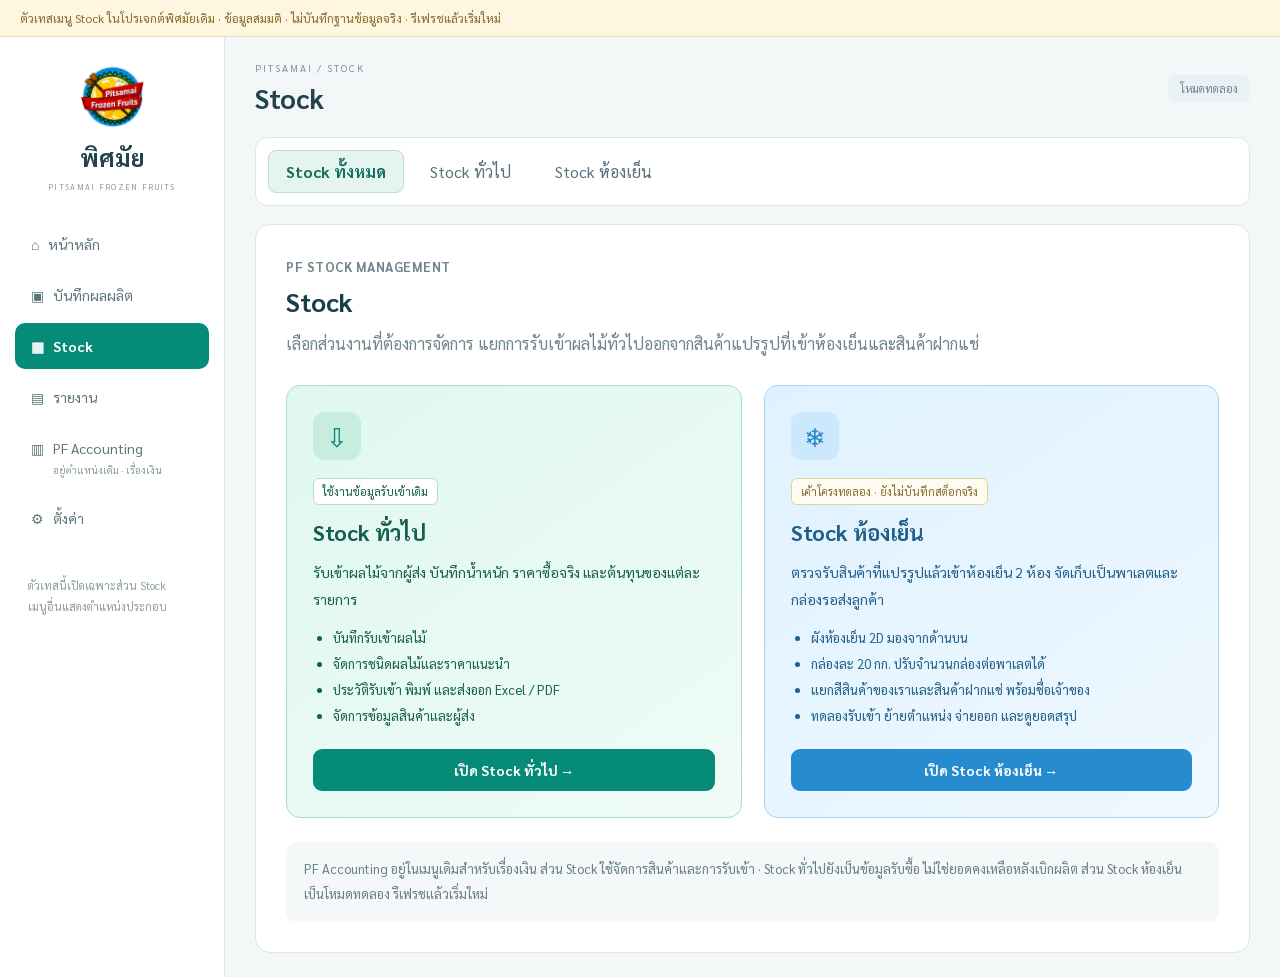
==== stock-test.html @ 8ff1a162 "Add files via upload" ====
<!doctype html><html lang="th"><head><meta charset="utf-8"><meta name="viewport" content="width=device-width,initial-scale=1"><title>พิศมัย · ตัวเทส Stock สองส่วน</title><link rel="stylesheet" href="styles.css"><link rel="stylesheet" href="stock.css?v=stock-colors"><link rel="stylesheet" href="stock-test.css"></head><body><div class="st-banner">ตัวเทสเมนู Stock ในโปรเจกต์พิศมัยเดิม · ข้อมูลสมมติ · ไม่บันทึกฐานข้อมูลจริง · รีเฟรชแล้วเริ่มใหม่</div><div class="st-shell"><aside class="st-sidebar"><div class="st-brand"><img src="assets/pitsamai-logo.png" alt=""><strong>พิศมัย</strong><small>PITSAMAI FROZEN FRUITS</small></div><div class="st-item">⌂ &nbsp; หน้าหลัก</div><div class="st-item">▣ &nbsp; บันทึกผลผลิต</div><button class="st-item st-active" data-route="stock" type="button">▦ &nbsp; Stock</button><div class="st-item">▤ &nbsp; รายงาน</div><div class="st-item">▥ &nbsp; PF Accounting<small>อยู่ตำแหน่งเดิม · เรื่องเงิน</small></div><div class="st-item">⚙ &nbsp; ตั้งค่า</div><p class="st-sidebar-note">ตัวเทสนี้เปิดเฉพาะส่วน Stock<br>เมนูอื่นแสดงตำแหน่งประกอบ</p></aside><main class="st-main"><header class="st-header"><div><p>PITSAMAI / STOCK</p><h1 id="st-title">Stock</h1></div><span>โหมดทดลอง</span></header><div id="st-content"></div></main></div><script src="stock-test.js"></script></body></html>
---- styles.css ----
:root {
  --bg: #eef2f6;
  --surface: #ffffff;
  --surface-soft: #f7fafc;
  --line: #d7dee8;
  --text: #1f2937;
  --muted: #667085;
  --primary: #0f766e;
  --primary-dark: #115e59;
  --danger: #b42318;
  --danger-soft: #fef3f2;
  --warning: #a15c07;
  --warning-soft: #fffaeb;
  --success: #067647;
  --success-soft: #ecfdf3;
  --shadow: 0 16px 40px rgba(16, 24, 40, 0.08);
}

/* Inbound fruit purchasing */
.inbound-page-head{display:flex;align-items:flex-start;justify-content:space-between;gap:20px;margin-bottom:16px}.inbound-page-head h2{margin:3px 0 4px;font-size:26px}.inbound-page-head p{margin:0;color:var(--muted)}.inbound-head-actions{display:flex;gap:10px;flex-wrap:wrap}.inbound-head-actions .is-active{color:#fff;background:var(--primary);border-color:var(--primary)}.inbound-head-actions button:disabled{opacity:.45}.inbound-loading{padding:42px;text-align:center;color:var(--muted)}.inbound-alert{margin-bottom:14px;padding:12px 14px;border:1px solid #a6f4c5;border-radius:8px;color:var(--success);background:var(--success-soft)}.inbound-alert.is-error{color:var(--danger);border-color:#fecdca;background:var(--danger-soft)}
.inbound-entry-card{max-width:920px;padding:20px}.inbound-entry-form{display:grid;grid-template-columns:repeat(2,minmax(0,1fr));gap:15px 20px}.inbound-entry-form .field{margin:0}.inbound-entry-form .field>span,.inbound-inline-form .field>span,.inbound-price-panel .field>span{display:block;margin-bottom:6px;font-weight:700}.inbound-entry-form input,.inbound-entry-form select,.inbound-entry-form textarea,.inbound-management-grid input,.inbound-management-grid select,.inbound-management-grid textarea,.inbound-filters input,.inbound-filters select{width:100%;border:1px solid var(--line);border-radius:7px;background:#fff;color:var(--text)}.inbound-entry-form input,.inbound-entry-form select,.inbound-management-grid input,.inbound-management-grid select,.inbound-filters input,.inbound-filters select{height:42px;padding:0 11px}.inbound-entry-form textarea,.inbound-management-grid textarea{padding:10px 11px;resize:vertical}.inbound-price-hint{grid-column:1/-1;padding:10px 12px;border:1px solid #b2ddff;border-radius:7px;color:#175cd3;background:#eff8ff}.inbound-price-input{display:flex;align-items:center;gap:8px}.inbound-price-input input{flex:1}.inbound-price-input b{padding:7px 9px;border-radius:5px;color:var(--primary);background:#e7f6f3;font-size:12px;white-space:nowrap}.inbound-total{grid-column:1/-1;display:grid;grid-template-columns:auto 1fr auto;align-items:center;gap:8px;padding:14px 16px;border:1px solid #abefc6;border-radius:8px;background:#ecfdf3}.inbound-total>span{font-weight:700}.inbound-total>strong{text-align:right;color:#067647;font-size:30px}.inbound-total>small{grid-column:1/-1;text-align:right;color:#475467}.inbound-note{grid-column:1/-1}.inbound-entry-actions{grid-column:1/-1;display:flex;justify-content:flex-end;gap:10px;padding-top:4px}.inbound-empty-callout{margin-top:14px;padding:12px;color:var(--warning);background:var(--warning-soft);border-radius:7px}
.inbound-modal-backdrop{position:fixed;inset:0;z-index:1000;display:grid;place-items:center;padding:20px;background:rgba(16,24,40,.5)}.inbound-confirm{position:relative;width:min(460px,100%);padding:22px;border-radius:10px;background:#fff;box-shadow:0 24px 70px rgba(0,0,0,.24)}.inbound-confirm h3{margin:0 0 4px;font-size:22px}.inbound-confirm>p{margin:0 0 16px;color:var(--muted)}.inbound-modal-close{position:absolute;top:12px;right:12px;border:0;background:transparent;font-size:25px;cursor:pointer}.inbound-confirm dl{margin:0;border:1px solid var(--line);border-radius:8px;overflow:hidden}.inbound-confirm dl div{display:flex;justify-content:space-between;gap:16px;padding:10px 12px;border-bottom:1px solid var(--line)}.inbound-confirm dl div:last-child{border-bottom:0}.inbound-confirm dt{color:var(--muted)}.inbound-confirm dd{margin:0;font-weight:700}.inbound-confirm .is-total{color:var(--success);background:var(--success-soft);font-size:18px}.inbound-lock-note{margin:14px 0;padding:11px 12px;border:1px solid #fedf89;border-radius:7px;color:#93370d;background:#fffaeb}.inbound-confirm-actions{display:flex;justify-content:flex-end;gap:10px}
.inbound-management-grid{display:grid;grid-template-columns:minmax(0,1.55fr) minmax(300px,.8fr);gap:16px}.inbound-management-grid>.panel{padding:18px}.inbound-management-grid h3{margin:0 0 12px}.inbound-inline-form{display:grid;grid-template-columns:1fr auto;align-items:end;gap:10px;padding-bottom:18px;border-bottom:1px solid var(--line)}.inbound-inline-form .field{margin:0}.inbound-fruit-list{display:grid;gap:8px;margin-top:18px}.inbound-fruit-list>h3{margin-bottom:4px}.inbound-fruit-list article{display:grid;grid-template-columns:minmax(130px,1.2fr) minmax(130px,.8fr) minmax(130px,1fr) auto;align-items:center;gap:12px;padding:12px;border:1px solid var(--line);border-radius:7px}.inbound-fruit-list article>div{display:flex;align-items:center;gap:8px}.inbound-fruit-list article small{color:var(--muted)}.inbound-price-panel>p{color:var(--muted)}.inbound-price-panel form{display:grid;gap:13px}.inbound-price-panel .field{margin:0}
.inbound-metrics{display:grid;grid-template-columns:repeat(3,minmax(0,1fr));gap:12px;margin-bottom:14px}.inbound-metrics>div{display:grid;grid-template-columns:1fr auto;gap:3px 8px;padding:15px 17px;border:1px solid var(--line);border-radius:8px;background:#fff}.inbound-metrics span{color:var(--muted)}.inbound-metrics strong{grid-column:1;font-size:25px}.inbound-metrics small{grid-column:2;grid-row:2;align-self:end}.inbound-history-panel{padding:0;overflow:hidden}.inbound-filters{display:grid;grid-template-columns:repeat(4,minmax(120px,1fr)) minmax(180px,1.5fr) auto auto;align-items:end;gap:10px;padding:14px}.inbound-filters label{min-width:0}.inbound-filters label>span{display:block;margin-bottom:5px;color:var(--muted);font-size:12px;font-weight:700}.inbound-info-strip{padding:10px 14px;color:#175cd3;background:#eff8ff;border-top:1px solid #b2ddff;border-bottom:1px solid #b2ddff}.inbound-table{width:100%;border-collapse:collapse;min-width:1020px}.inbound-table th,.inbound-table td{padding:10px 11px;border-bottom:1px solid var(--line);text-align:left;vertical-align:middle}.inbound-table thead th{color:#475467;background:#f8fafc;font-size:12px}.inbound-table .number-cell{text-align:right;font-variant-numeric:tabular-nums}.inbound-table .is-price{background:#fffaeb}.inbound-table tfoot th{color:#067647;background:#f0fdf4}.inbound-table tbody tr:hover td{background:#f9fafb}.inbound-table tbody tr:hover .is-price{background:#fff4d6}
@media(max-width:1050px){.inbound-management-grid{grid-template-columns:1fr}.inbound-filters{grid-template-columns:repeat(3,1fr)}.inbound-fruit-list article{grid-template-columns:1fr 1fr}.inbound-metrics{grid-template-columns:1fr 1fr 1fr}}
.inbound-selection-bar{display:flex;align-items:center;justify-content:space-between;gap:16px;padding:12px 14px;border-top:1px solid var(--line);background:#fff}.inbound-selection-bar>div:first-child{display:flex;flex-direction:column;gap:2px}.inbound-selection-bar small{color:var(--muted)}.inbound-selection-bar>div:last-child{display:flex;gap:8px}.inbound-selection-bar .btn:disabled{opacity:.45}.inbound-check-cell{width:42px!important;padding-left:14px!important;padding-right:6px!important;text-align:center!important}.inbound-check-cell input{width:17px;height:17px;accent-color:var(--primary);cursor:pointer}.inbound-table tbody tr.is-selected td{background:#ecfdf3}.inbound-table tbody tr.is-selected .is-price{background:#dcfae6}
@media(max-width:720px){.inbound-page-head{flex-direction:column}.inbound-head-actions{width:100%}.inbound-head-actions .btn{flex:1}.inbound-entry-form{grid-template-columns:1fr}.inbound-price-hint,.inbound-total,.inbound-note,.inbound-entry-actions{grid-column:1}.inbound-metrics{grid-template-columns:1fr}.inbound-filters{grid-template-columns:1fr 1fr}.inbound-filters .is-search{grid-column:1/-1}.inbound-fruit-list article{grid-template-columns:1fr}.inbound-inline-form{grid-template-columns:1fr}.inbound-entry-card{padding:14px}.inbound-selection-bar{align-items:stretch;flex-direction:column}.inbound-selection-bar>div:last-child{display:grid;grid-template-columns:repeat(3,1fr)}}

/* Production save queue */
.production-queue-open-button {
  display: inline-flex;
  align-items: center;
  gap: 8px;
}

.production-queue-count {
  display: inline-grid;
  place-items: center;
  min-width: 22px;
  height: 22px;
  padding: 0 6px;
  border-radius: 11px;
  color: #ffffff;
  background: var(--primary);
  font-size: 12px;
  font-weight: 700;
}

.production-queue-count[hidden] {
  display: none;
}

.production-queue-page {
  display: grid;
  gap: 16px;
  min-width: 0;
}

.production-queue-header {
  display: flex;
  align-items: flex-start;
  justify-content: space-between;
  gap: 20px;
}

.production-queue-header h2 {
  margin: 5px 0 4px;
}

.production-queue-header p {
  margin: 0;
  color: var(--muted);
}

.production-queue-breadcrumb {
  color: #667085;
  font-size: 13px;
}

.production-queue-breadcrumb b {
  margin: 0 5px;
  color: #98a2b3;
}

.production-queue-header-actions {
  display: flex;
  align-items: center;
  gap: 12px;
}

.production-queue-online {
  display: inline-flex;
  align-items: center;
  gap: 8px;
  color: #087443;
  white-space: nowrap;
}

.production-queue-online i {
  width: 8px;
  height: 8px;
  border-radius: 50%;
  background: #22a866;
  box-shadow: 0 0 0 4px #dcfce7;
}

.production-queue-metrics {
  display: grid;
  grid-template-columns: repeat(4, minmax(0, 1fr));
  border: 1px solid var(--line);
  border-radius: 7px;
  background: #ffffff;
  overflow: hidden;
}

.production-queue-metrics > div {
  display: grid;
  grid-template-columns: minmax(0, 1fr) auto;
  gap: 2px 10px;
  min-width: 0;
  padding: 14px 16px;
  border-right: 1px solid var(--line);
}

.production-queue-metrics > div:last-child {
  border-right: 0;
}

.production-queue-metrics span,
.production-queue-metrics small {
  overflow: hidden;
  color: #667085;
  text-overflow: ellipsis;
  white-space: nowrap;
}

.production-queue-metrics strong {
  grid-column: 2;
  grid-row: 1 / 3;
  align-self: center;
  color: #101828;
  font-size: 24px;
}

.production-queue-panel {
  padding: 0;
  overflow: hidden;
}

.production-fruit-creator {
  display: grid;
  grid-template-columns: minmax(220px, .7fr) minmax(0, 2fr);
  gap: 20px;
  margin: 0 0 18px;
  padding: 20px;
  border: 1px solid #b7e4cc;
  border-radius: 18px;
  background: linear-gradient(135deg, #f0fdf4 0%, #ffffff 68%);
  box-shadow: 0 14px 34px rgba(15, 122, 61, .09);
}

.production-fruit-menu-actions {
  flex-wrap: nowrap;
  align-items: center;
  overflow-x: auto;
  padding-bottom: 2px;
}

.production-fruit-menu-actions .btn {
  flex: 0 0 auto;
  white-space: nowrap;
}

.production-fruit-creator h3,
.production-fruit-creator p {
  margin: 0;
}

.production-fruit-creator p {
  margin-top: 5px;
  color: #667085;
}

.production-fruit-creator form {
  display: grid;
  grid-template-columns: repeat(3, minmax(0, 1fr));
  gap: 12px;
}

.production-fruit-category-editor {
  display: grid;
  gap: 9px;
  grid-column: span 2;
}

.production-fruit-category-editor > span {
  font-weight: 700;
}

.production-fruit-category-editor small {
  color: #667085;
}

.production-fruit-category-row {
  display: grid;
  grid-template-columns: minmax(180px, 1fr) auto;
  gap: 8px;
  margin-bottom: 8px;
}

.production-fruit-category-row input {
  min-width: 0;
}

.production-fruit-creator-actions {
  display: flex;
  align-items: flex-end;
  gap: 8px;
}

.production-fruit-creator [hidden] {
  display: none;
}

.production-queue-toolbar {
  display: flex;
  align-items: flex-end;
  justify-content: space-between;
  gap: 14px;
  padding: 12px 14px;
  border-bottom: 1px solid var(--line);
}

.production-queue-search {
  width: min(300px, 100%);
  margin: 0;
}

.production-queue-columns,
.production-queue-row {
  display: grid;
  grid-template-columns: minmax(74px, .65fr) minmax(170px, 1.45fr) minmax(105px, .85fr) minmax(180px, 1.2fr) minmax(125px, 1fr) minmax(190px, 1.55fr) minmax(112px, 1fr);
  gap: 10px;
  align-items: center;
}

.production-queue-columns {
  min-height: 38px;
  padding: 0 14px;
  color: #667085;
  background: #f8fafc;
  border-bottom: 1px solid var(--line);
  font-size: 12px;
  font-weight: 700;
}

.production-queue-list {
  min-width: 0;
}

.production-queue-row {
  position: relative;
  min-height: 76px;
  padding: 10px 14px;
  border-bottom: 1px solid var(--line);
  background: #ffffff;
}

.production-queue-row:last-child {
  border-bottom: 0;
}

.production-queue-row.status-review,
.production-queue-row.status-failed {
  background: #fffaf3;
  box-shadow: inset 3px 0 0 #f59e0b;
}

.production-queue-cell {
  display: flex;
  flex-direction: column;
  gap: 3px;
  min-width: 0;
}

.production-queue-cell > span {
  display: none;
  color: #667085;
  font-size: 11px;
}

.production-queue-cell strong,
.production-queue-cell small {
  overflow: hidden;
  text-overflow: ellipsis;
  white-space: nowrap;
}

.production-queue-cell.queue-date small,
.production-queue-cell.queue-actor small {
  overflow: visible;
  line-height: 1.35;
  white-space: normal;
}

.production-queue-cell strong {
  color: #101828;
}

.production-queue-cell small {
  color: #667085;
  font-size: 12px;
}

.production-queue-weight-details {
  display: flex;
  flex-wrap: wrap;
  gap: 4px;
}

.production-queue-weight-chip,
.production-queue-weight-total {
  display: inline-flex;
  align-items: center;
  gap: 3px;
  width: fit-content;
  padding: 2px 7px;
  border-radius: 999px;
  color: #175cd3;
  background: #eff8ff;
  font-size: 12px;
  white-space: nowrap;
}

.production-queue-weight-chip b {
  color: #1849a9;
}

.production-queue-weight-total {
  color: #344054;
  background: #f2f4f7;
}

.production-queue-status {
  display: flex;
  align-items: center;
  gap: 7px;
  min-width: 0;
}

.production-queue-cell.queue-status > small {
  overflow: visible;
  white-space: normal;
}

.production-queue-status i {
  display: inline-grid;
  place-items: center;
  flex: 0 0 24px;
  width: 24px;
  height: 24px;
  border-radius: 50%;
  font-style: normal;
  font-weight: 700;
}

.production-queue-status.queued {
  color: #667085;
}

.production-queue-status.queued i {
  background: #f2f4f7;
}

.production-queue-status.processing {
  color: #075985;
}

.production-queue-status.processing i {
  color: transparent;
  border: 2px solid #38a3cf;
  border-right-color: transparent;
  animation: production-queue-spin .8s linear infinite;
}

.production-queue-status.succeeded {
  color: #087443;
}

.production-queue-status.succeeded i {
  color: #087443;
  background: #dcfce7;
}

.production-queue-status.review,
.production-queue-status.failed {
  color: #9a4407;
}

.production-queue-status.review i,
.production-queue-status.failed i {
  color: #9a4407;
  background: #ffedd5;
}

.production-queue-status.cancelled {
  color: #667085;
}

.production-queue-status.cancelled i {
  background: #eaecf0;
}

.production-queue-row-actions {
  display: flex;
  flex-wrap: wrap;
  gap: 5px;
}

.production-queue-row-actions .btn {
  min-width: 0;
}

.production-queue-row-actions .production-queue-confirm-save {
  color: #ffffff;
  background: #087443;
  border-color: #087443;
}

.production-queue-locked {
  color: #98a2b3;
  font-size: 12px;
}

.production-queue-pagination {
  display: grid;
  grid-template-columns: 1fr auto 1fr;
  align-items: center;
  gap: 12px;
  padding: 11px 14px;
  border-top: 1px solid var(--line);
  color: #667085;
  font-size: 12px;
}

.production-queue-pagination > div {
  display: flex;
  align-items: center;
  gap: 10px;
}

.production-queue-history-note {
  text-align: right;
}

@keyframes production-queue-spin {
  to { transform: rotate(360deg); }
}

@media (prefers-reduced-motion: reduce) {
  .production-queue-status.processing i {
    animation: none;
    border-right-color: #38a3cf;
  }
}

@media (max-width: 1180px) {
  .production-queue-columns {
    display: none;
  }

  .production-queue-row {
    grid-template-columns: minmax(72px, .55fr) minmax(170px, 1.4fr) minmax(100px, .8fr) minmax(100px, .8fr) minmax(185px, 1.4fr);
  }

  .production-queue-row .queue-actor {
    display: none;
  }

  .production-queue-row .queue-actions {
    grid-column: 4 / 6;
  }

  .production-queue-cell > span {
    display: block;
  }
}

@media (max-width: 900px) {
  .settings-pile-editor form { grid-template-columns: repeat(2, minmax(0, 1fr)); }
  .settings-pile-editor form .btn { width: 100%; }
  .production-queue-header,
  .production-queue-toolbar {
    align-items: flex-start;
    flex-direction: column;
  }

  .production-queue-metrics {
    grid-template-columns: repeat(2, minmax(0, 1fr));
  }

  .production-queue-metrics > div:nth-child(2) {
    border-right: 0;
  }

  .production-queue-metrics > div:nth-child(-n + 2) {
    border-bottom: 1px solid var(--line);
  }

  .production-queue-row {
    grid-template-columns: minmax(72px, .55fr) minmax(170px, 1.35fr) minmax(100px, .8fr) minmax(180px, 1.25fr);
  }

  .production-queue-row .queue-date {
    display: none;
  }

  .production-queue-row .queue-actions {
    grid-column: 3 / 5;
  }
}

@media (max-width: 680px) {
  .production-queue-header-actions {
    align-items: flex-start;
    flex-direction: column;
  }

  .production-queue-metrics {
    grid-template-columns: 1fr;
  }

  .production-queue-metrics > div {
    border-right: 0;
    border-bottom: 1px solid var(--line);
  }

  .production-queue-row {
    grid-template-columns: 72px minmax(0, 1fr);
    gap: 8px 12px;
  }

  .production-queue-row .queue-amount,
  .production-queue-row .queue-status,
  .production-queue-row .queue-actions {
    grid-column: 2;
  }

  .production-queue-pagination {
    grid-template-columns: 1fr;
  }

  .production-queue-history-note {
    text-align: left;
  }
}

* {
  box-sizing: border-box;
}

body {
  margin: 0;
  min-width: 320px;
  min-height: 100vh;
  color: var(--text);
  background: var(--bg);
  font-family: "Segoe UI", Arial, sans-serif;
}

button,
input,
select {
  font: inherit;
}

button {
  cursor: pointer;
}

.page {
  min-height: 100vh;
}

.login-page {
  position: relative;
  display: grid;
  min-height: 100vh;
  place-items: center;
  overflow: hidden;
  padding: 32px 16px 64px;
  background:
    radial-gradient(circle at 93% 11%, rgba(22, 163, 74, 0.2) 0 8%, transparent 22%),
    radial-gradient(circle at 95% 73%, rgba(244, 63, 94, 0.17) 0 7%, transparent 20%),
    linear-gradient(105deg, #042d22 0 41%, #f8faf7 41% 100%);
}

.login-shell {
  position: relative;
  display: grid;
  z-index: 1;
  width: min(1280px, 100%);
  min-height: 640px;
  grid-template-columns: minmax(0, 0.95fr) minmax(440px, 1.05fr);
  overflow: visible;
  border: 0;
  border-radius: 0;
  background: transparent;
  box-shadow: none;
}

.login-intro {
  position: relative;
  display: flex;
  flex-direction: column;
  justify-content: space-between;
  overflow: hidden;
  min-height: 640px;
  padding: 54px 54px 44px;
  color: #ffffff;
  background:
    linear-gradient(180deg, rgba(2, 44, 34, 0.78), rgba(2, 31, 31, 0.9)),
    radial-gradient(circle at 22% 21%, rgba(79, 172, 86, 0.28), transparent 23%),
    radial-gradient(circle at 24% 87%, rgba(253, 224, 71, 0.22), transparent 19%),
    linear-gradient(135deg, #053826, #071f25);
  border-right: 6px solid #d4a83d;
  border-radius: 0 46% 46% 0 / 0 100% 100% 0;
  box-shadow: 16px 0 34px rgba(83, 64, 22, 0.2);
}

.login-intro::before,
.login-intro::after {
  position: absolute;
  content: "";
  pointer-events: none;
}

.login-intro::before {
  inset: auto auto -85px -45px;
  width: 360px;
  height: 220px;
  border: 2px solid rgba(255, 255, 255, 0.12);
  border-radius: 50%;
  background:
    radial-gradient(circle at 25% 36%, rgba(104, 163, 45, 0.75) 0 9px, transparent 10px),
    radial-gradient(circle at 43% 30%, rgba(71, 128, 32, 0.75) 0 11px, transparent 12px),
    radial-gradient(circle at 58% 42%, rgba(47, 101, 29, 0.72) 0 10px, transparent 11px),
    radial-gradient(circle at 35% 57%, rgba(124, 58, 237, 0.36) 0 30px, transparent 31px),
    rgba(158, 120, 72, 0.24);
  filter: blur(0.2px);
  transform: rotate(-9deg);
}

.login-intro::after {
  inset: 0;
  background:
    radial-gradient(ellipse at 20% 27%, rgba(255, 255, 255, 0.08), transparent 22%),
    radial-gradient(ellipse at 39% 12%, rgba(255, 255, 255, 0.06), transparent 17%),
    radial-gradient(ellipse at 11% 74%, rgba(255, 255, 255, 0.05), transparent 21%);
  mix-blend-mode: screen;
}

.eyebrow {
  margin: 0;
  color: var(--primary);
  font-size: 13px;
  font-weight: 700;
  letter-spacing: 0.04em;
  text-transform: uppercase;
}

h1,
h2,
h3,
p {
  margin-top: 0;
}

.login-intro h1 {
  max-width: 520px;
  margin: 22px 0 8px;
  color: #ffffff;
  font-size: 60px;
  line-height: 1;
  text-shadow: 0 12px 28px rgba(0, 0, 0, 0.24);
}

.login-intro h1 span {
  color: #69c346;
}

.intro-text {
  max-width: 430px;
  color: rgba(255, 255, 255, 0.92);
  font-size: 18px;
  line-height: 1.7;
  text-align: center;
}

.brand-mark,
.login-copy,
.login-feature-row {
  position: relative;
  z-index: 1;
}

.brand-mark {
  display: flex;
  justify-content: center;
}

.brand-logo {
  display: block;
  width: clamp(188px, 18vw, 244px);
  height: auto;
  object-fit: contain;
  filter: drop-shadow(0 18px 28px rgba(0, 0, 0, 0.34));
}

.login-copy {
  display: grid;
  justify-items: center;
  margin-top: 8px;
}

.login-copy .eyebrow {
  color: #a7f3d0;
}

.brand-subtitle {
  margin: 0;
  color: rgba(255, 255, 255, 0.94);
  font-size: 24px;
  font-weight: 700;
}

.login-divider {
  width: min(380px, 76%);
  height: 1px;
  margin: 24px 0 22px;
  background: linear-gradient(90deg, transparent, #d4a83d, transparent);
}

.login-feature-row {
  display: grid;
  grid-template-columns: repeat(3, 1fr);
  gap: 10px;
}

.login-feature-row div {
  min-height: 78px;
  border: 1px solid rgba(212, 168, 61, 0.42);
  border-radius: 8px;
  padding: 14px;
  background: rgba(255, 255, 255, 0.08);
  backdrop-filter: blur(8px);
}

.login-feature-row span {
  display: block;
  color: #a7f3d0;
  font-size: 12px;
  font-weight: 700;
  text-transform: uppercase;
}

.login-feature-row strong {
  display: block;
  margin-top: 8px;
  color: #ffffff;
  font-size: 14px;
}

.login-panel {
  position: relative;
  display: grid;
  align-items: center;
  min-height: 640px;
  padding: 40px 64px;
}

.login-panel::before,
.login-panel::after {
  position: absolute;
  content: "";
  pointer-events: none;
}

.login-panel::before {
  top: -64px;
  right: -30px;
  width: 220px;
  height: 250px;
  border-radius: 60% 40% 52% 48%;
  background:
    radial-gradient(ellipse at 40% 28%, rgba(90, 131, 61, 0.28), transparent 40%),
    radial-gradient(ellipse at 68% 24%, rgba(121, 169, 74, 0.22), transparent 42%);
  filter: blur(2px);
  transform: rotate(19deg);
}

.login-panel::after {
  right: 4%;
  bottom: 5%;
  width: 170px;
  height: 170px;
  border-radius: 50%;
  background:
    radial-gradient(circle at 50% 50%, rgba(255, 255, 255, 0.88) 0 28%, transparent 29%),
    conic-gradient(from 0deg, rgba(244, 63, 94, 0.2), rgba(250, 204, 21, 0.16), rgba(22, 163, 74, 0.12), rgba(244, 63, 94, 0.2));
  filter: blur(1px);
  opacity: 0.72;
}

.login-card {
  position: relative;
  z-index: 1;
  width: min(520px, 100%);
  margin: 0 auto;
  border: 1px solid rgba(215, 222, 232, 0.82);
  border-radius: 12px;
  padding: 30px 42px;
  background: rgba(255, 255, 255, 0.86);
  box-shadow: 0 22px 56px rgba(15, 23, 42, 0.16);
  backdrop-filter: blur(14px);
  text-align: center;
}

.login-card h2 {
  margin: 14px 0 6px;
  color: #2e7d32;
  font-size: 32px;
  line-height: 1.2;
}

.login-card .hint {
  margin-bottom: 20px;
  color: var(--muted);
}

.login-lock {
  display: grid;
  width: 64px;
  height: 64px;
  place-items: center;
  margin: 4px auto 0;
  border-radius: 50%;
  background: #eef7ec;
}

.login-lock span {
  position: relative;
  display: block;
  width: 25px;
  height: 22px;
  border: 3px solid #2e7d32;
  border-radius: 5px;
}

.login-lock span::before {
  position: absolute;
  left: 3px;
  top: -18px;
  width: 13px;
  height: 16px;
  border: 3px solid #2e7d32;
  border-bottom: 0;
  border-radius: 12px 12px 0 0;
  content: "";
}

.field {
  display: block;
  margin-bottom: 14px;
  text-align: left;
}

.field span {
  display: block;
  margin-bottom: 8px;
  color: #344054;
  font-size: 14px;
  font-weight: 600;
}

.field input,
.field select,
.field textarea {
  width: 100%;
  border: 1px solid #cbd5e1;
  border-radius: 6px;
  padding: 0 14px;
  color: #111827;
  background: #ffffff;
  outline: none;
}

.field input,
.field select {
  height: 50px;
}

.field textarea {
  min-height: 120px;
  padding: 12px 14px;
  resize: vertical;
}

.login-card .field input {
  border-color: #d3dae3;
  background: rgba(255, 255, 255, 0.9);
}

.field input:focus,
.field select:focus,
.field textarea:focus {
  border-color: var(--primary);
  box-shadow: 0 0 0 3px rgba(15, 118, 110, 0.13);
}

.btn {
  display: inline-flex;
  min-height: 42px;
  align-items: center;
  justify-content: center;
  gap: 8px;
  border: 1px solid transparent;
  border-radius: 6px;
  padding: 0 16px;
  font-weight: 700;
}

.btn-primary {
  width: 100%;
  height: 48px;
  color: #ffffff;
  background: var(--primary);
}

.btn-primary:hover {
  background: var(--primary-dark);
}

.login-options {
  display: flex;
  align-items: center;
  justify-content: space-between;
  gap: 12px;
  margin: 2px 0 20px;
  color: #475467;
  font-size: 14px;
  line-height: 1.35;
}

.remember-check {
  display: inline-flex;
  align-items: center;
  gap: 9px;
  min-height: 24px;
  text-align: left;
}

.remember-check input {
  position: relative;
  display: grid;
  flex: 0 0 auto;
  width: 18px;
  height: 18px;
  place-content: center;
  border: 1px solid #cbd5e1;
  border-radius: 4px;
  margin: 0;
  appearance: none;
  background: #ffffff;
}

.remember-check input:checked {
  border-color: #3f8f35;
  background: #3f8f35;
}

.remember-check input:checked::after {
  width: 5px;
  height: 9px;
  border-right: 2px solid #ffffff;
  border-bottom: 2px solid #ffffff;
  content: "";
  transform: translateY(-1px) rotate(45deg);
}

.forgot-button {
  display: inline-flex;
  min-height: 24px;
  align-items: center;
  border: 0;
  padding: 0;
  color: #2e7d32;
  background: transparent;
  font-weight: 700;
}

.login-submit {
  height: 54px;
  align-items: center;
  justify-content: center;
  gap: 12px;
  border-radius: 7px;
  background: linear-gradient(180deg, #43a337, #348d2e);
  box-shadow: 0 13px 24px rgba(52, 141, 46, 0.2);
  font-size: 16px;
  line-height: 1;
}

.login-submit:hover {
  background: linear-gradient(180deg, #378d2f, #287624);
}

.login-arrow {
  position: relative;
  display: inline-grid;
  width: 22px;
  height: 22px;
  flex: 0 0 auto;
  place-items: center;
  border: 2px solid rgba(255, 255, 255, 0.88);
  border-radius: 50%;
}

.login-arrow::before,
.login-arrow::after {
  position: absolute;
  content: "";
}

.login-arrow::before {
  width: 7px;
  height: 7px;
  border-right: 2px solid #ffffff;
  border-bottom: 2px solid #ffffff;
  transform: translateX(-1px) rotate(-45deg);
}

.login-arrow::after {
  width: 9px;
  height: 2px;
  border-radius: 999px;
  background: #ffffff;
  transform: translateX(-2px);
}

.login-separator {
  display: flex;
  align-items: center;
  gap: 16px;
  margin: 22px 0 18px;
  color: #98a2b3;
  font-size: 14px;
}

.login-separator::before,
.login-separator::after {
  flex: 1;
  height: 1px;
  background: #d7dee8;
  content: "";
}

.secure-note {
  position: relative;
  min-height: 64px;
  margin: 0;
  border: 1px solid #d1e6ca;
  border-radius: 8px;
  padding: 14px 18px 14px 58px;
  color: #2f6d2e;
  background: linear-gradient(180deg, #f5fbf2, #edf7e9);
  font-size: 14px;
  font-weight: 600;
  line-height: 1.45;
  text-align: left;
}

.secure-note::before {
  position: absolute;
  left: 18px;
  top: 18px;
  display: grid;
  width: 26px;
  height: 26px;
  place-items: center;
  border-radius: 50%;
  color: #ffffff;
  background: #3f8f35;
  content: "";
  font-weight: 900;
}

.secure-note::after {
  position: absolute;
  left: 27px;
  top: 26px;
  width: 7px;
  height: 12px;
  border-right: 2px solid #ffffff;
  border-bottom: 2px solid #ffffff;
  content: "";
  transform: rotate(42deg);
}

.login-footer {
  position: absolute;
  z-index: 1;
  right: 40px;
  bottom: 22px;
  display: flex;
  width: min(560px, calc(56% - 72px));
  align-items: center;
  justify-content: center;
  gap: 24px;
  color: #667085;
  font-size: 14px;
}

.login-footer span + span {
  border-left: 1px solid #c8ced8;
  padding-left: 24px;
}

.btn-outline {
  color: #344054;
  border-color: #cbd5e1;
  background: #ffffff;
}

.btn-outline:hover {
  background: #f8fafc;
}

.btn-small {
  min-height: 34px;
  padding: 0 10px;
  font-size: 13px;
}

.btn-danger {
  color: #ffffff;
  background: var(--danger);
}

.btn-danger:hover {
  background: #912018;
}

.btn:disabled,
input:disabled {
  cursor: not-allowed;
  opacity: 0.55;
}

.alert {
  margin-bottom: 16px;
  border-radius: 6px;
  padding: 12px 14px;
  font-size: 14px;
  line-height: 1.5;
  white-space: pre-wrap;
}

.alert-error {
  color: var(--danger);
  border: 1px solid #fecdca;
  background: var(--danger-soft);
}

.alert-success {
  color: var(--success);
  border: 1px solid #abefc6;
  background: var(--success-soft);
}

.demo-note {
  margin-top: 18px;
  color: var(--muted);
  font-size: 13px;
  line-height: 1.6;
}

.app-layout {
  min-height: 100vh;
}

.welcome-toast {
  position: fixed;
  top: 78px;
  left: 50%;
  z-index: 120;
  max-width: min(360px, calc(100vw - 32px));
  border: 1px solid rgba(167, 243, 208, 0.42);
  border-radius: 8px;
  padding: 12px 16px;
  color: #ffffff;
  background: rgba(15, 118, 110, 0.96);
  box-shadow: 0 16px 36px rgba(15, 23, 42, 0.18);
  font-weight: 800;
  line-height: 1.45;
  text-align: center;
  transform: translateX(-50%);
  transition: opacity 0.24s ease, transform 0.24s ease;
}

.welcome-toast-hide {
  opacity: 0;
  transform: translate(-50%, -8px);
  pointer-events: none;
}

.topbar {
  border-bottom: 1px solid #0f1c2a;
  background: #0f1723;
}

.topbar-inner {
  display: flex;
  width: min(1280px, 100%);
  align-items: center;
  justify-content: space-between;
  gap: 16px;
  margin: 0 auto;
  padding: 16px 20px;
}

.topbar-brand-row {
  display: flex;
  min-width: 0;
  align-items: center;
  gap: 12px;
}

.mobile-menu-button,
.drawer-overlay {
  display: none;
}

.mobile-menu-button {
  position: relative;
  width: 42px;
  height: 42px;
  flex: 0 0 auto;
  place-items: center;
  border: 1px solid rgba(215, 224, 236, 0.2);
  border-radius: 8px;
  padding: 9px;
  background: rgba(255, 255, 255, 0.06);
}

.mobile-notification-badge,
.nav-notification-badge {
  display: inline-grid;
  min-width: 20px;
  height: 20px;
  flex: 0 0 auto;
  place-items: center;
  border: 2px solid #142236;
  border-radius: 999px;
  padding: 0 5px;
  color: #ffffff;
  background: #dc2626;
  box-shadow: 0 0 0 3px rgba(220, 38, 38, 0.16);
  font-size: 11px;
  font-weight: 900;
  line-height: 1;
}

.mobile-notification-badge[hidden],
.nav-notification-badge[hidden] {
  display: none;
}

.mobile-notification-badge {
  position: absolute;
  top: -7px;
  right: -8px;
  border-color: #ffffff;
}

.mobile-menu-button span {
  display: block;
  width: 20px;
  height: 2px;
  border-radius: 999px;
  background: #ffffff;
}

.brand-title {
  margin: 3px 0 0;
  color: #ffffff;
  font-size: 20px;
  font-weight: 800;
}

.topbar-clock {
  display: block;
  margin-top: 4px;
  color: #a8b3c3;
  font-size: 13px;
  font-weight: 700;
}

.user-box {
  display: flex;
  align-items: center;
  gap: 12px;
}

.online-users-widget {
  display: inline-flex;
  min-height: 34px;
  align-items: center;
  gap: 7px;
  border: 1px solid rgba(167, 243, 208, 0.26);
  border-radius: 999px;
  padding: 0 12px;
  color: #d7e0ec;
  background: rgba(15, 118, 110, 0.2);
  font-size: 13px;
  font-weight: 800;
  white-space: nowrap;
}

.online-users-widget strong {
  color: #ffffff;
}

.online-dot {
  width: 8px;
  height: 8px;
  border-radius: 999px;
  background: #22c55e;
  box-shadow: 0 0 0 4px rgba(34, 197, 94, 0.16);
}

.user-meta {
  text-align: right;
}

.user-meta strong,
.user-meta span {
  display: block;
}

.user-meta span {
  color: #a8b3c3;
  font-size: 13px;
}

.user-meta strong {
  color: #ffffff;
}

.content {
  display: grid;
  width: min(1280px, 100%);
  grid-template-columns: 260px minmax(0, 1fr);
  gap: 20px;
  margin: 0 auto;
  padding: 24px 20px;
}

.sidebar,
.panel,
.metric-card,
.table-card {
  border: 1px solid var(--line);
  border-radius: 8px;
  background: var(--surface);
  box-shadow: 0 6px 20px rgba(16, 24, 40, 0.04);
}

.sidebar {
  position: sticky;
  top: 20px;
  display: flex;
  min-height: calc(100vh - 112px);
  flex-direction: column;
  height: fit-content;
  padding: 12px;
  color: #d7e0ec;
  border-color: #132236;
  background: #142236;
}

.nav-button {
  display: flex;
  width: 100%;
  min-height: 44px;
  align-items: center;
  justify-content: space-between;
  border: 0;
  border-radius: 6px;
  padding: 0 12px;
  color: #d7e0ec;
  background: transparent;
  text-align: left;
}

.nav-button:hover,
.nav-button.active {
  color: #ffffff;
  background: #16a34a;
}

.nav-button.has-notification:not(.active) {
  color: #ffffff;
  background: rgba(220, 38, 38, 0.12);
  box-shadow: inset 3px 0 #ef4444;
}

.nav-button.active .nav-notification-badge,
.nav-button:hover .nav-notification-badge {
  border-color: #16a34a;
}

.nav-button.locked {
  color: #718096;
  cursor: pointer;
  opacity: 0.65;
}

.nav-button.locked:hover {
  color: #d7e0ec;
  background: rgba(148, 163, 184, 0.14);
}

.nav-lock {
  flex: 0 0 auto;
  border: 1px solid rgba(148, 163, 184, 0.28);
  border-radius: 999px;
  padding: 2px 6px;
  color: #cbd5e1;
  font-size: 11px;
  font-weight: 800;
}

.nav-label {
  display: inline-flex;
  min-width: 0;
  align-items: center;
  gap: 10px;
}

.nav-icon {
  display: inline-grid;
  width: 22px;
  height: 22px;
  place-items: center;
  color: currentColor;
  font-size: 15px;
  line-height: 1;
}

.nav-stack {
  display: grid;
  gap: 4px;
}

.sidebar-brand {
  display: grid;
  gap: 6px;
  border-bottom: 1px solid rgba(215, 224, 236, 0.14);
  padding: 4px 6px 14px;
  margin-bottom: 12px;
}

.sidebar-brand strong {
  color: #ffffff;
  font-size: 15px;
}

.sidebar-brand span {
  color: #a8b3c3;
  font-size: 12px;
}

.sidebar-session {
  display: grid;
  gap: 8px;
  margin-top: auto;
  border: 1px solid rgba(215, 224, 236, 0.18);
  border-radius: 8px;
  padding: 12px;
  background: rgba(15, 23, 35, 0.58);
}

.sidebar-session strong {
  color: #a7f3d0;
  font-size: 13px;
}

.sidebar-session span {
  color: #d7e0ec;
  font-size: 12px;
}

.sidebar-session b {
  color: #ffffff;
  font-weight: 800;
}

.sidebar-logout {
  min-height: 36px;
  border: 0;
  border-radius: 6px;
  color: #ffffff;
  background: #dc2626;
  font-weight: 800;
}

.sidebar-logout:hover {
  background: #b91c1c;
}

.main-stack {
  display: grid;
  gap: 20px;
}

.panel {
  padding: 22px;
}

.compact-panel {
  padding: 16px 22px;
}

.panel-head {
  display: flex;
  align-items: flex-start;
  justify-content: space-between;
  gap: 16px;
  margin-bottom: 18px;
}

.panel-head h2 {
  margin-bottom: 6px;
  color: #111827;
  font-size: 24px;
}

.panel-head p {
  margin-bottom: 0;
  color: var(--muted);
  line-height: 1.6;
}

.metrics {
  display: grid;
  grid-template-columns: repeat(4, 1fr);
  gap: 14px;
}

.factory-dashboard {
  display: grid;
  gap: 20px;
}

.factory-hero {
  display: grid;
  grid-template-columns: minmax(0, 1fr) 280px;
  gap: 24px;
  overflow: hidden;
  border: 1px solid #c9d5df;
  border-radius: 8px;
  padding: 32px;
  color: #ffffff;
  background:
    linear-gradient(135deg, rgba(5, 56, 38, 0.96), rgba(14, 39, 57, 0.95)),
    linear-gradient(90deg, #053826, #142236);
  box-shadow: var(--shadow);
}

.factory-hero-copy {
  display: flex;
  min-height: 260px;
  flex-direction: column;
  justify-content: center;
}

.factory-hero .eyebrow {
  color: #bbf7d0;
}

.factory-hero h2 {
  max-width: 760px;
  margin: 12px 0 12px;
  color: #ffffff;
  font-size: 38px;
  line-height: 1.18;
}

.factory-hero p {
  max-width: 680px;
  margin-bottom: 0;
  color: rgba(255, 255, 255, 0.86);
  font-size: 17px;
  line-height: 1.7;
}

.factory-hero-actions {
  display: flex;
  flex-wrap: wrap;
  gap: 12px;
  margin-top: 28px;
}

.factory-hero-actions .btn {
  width: auto;
}

.factory-hero-actions .btn-primary {
  min-width: 160px;
  background: #16a34a;
}

.factory-hero-actions .btn-outline {
  color: #ffffff;
  border-color: rgba(255, 255, 255, 0.52);
  background: rgba(255, 255, 255, 0.08);
}

.factory-hero-brand {
  display: grid;
  place-items: center;
  align-content: center;
  gap: 16px;
  border-left: 1px solid rgba(212, 168, 61, 0.48);
  padding-left: 24px;
  text-align: center;
}

.factory-hero-brand img {
  width: min(190px, 100%);
  height: auto;
  filter: drop-shadow(0 18px 28px rgba(0, 0, 0, 0.28));
}

.factory-hero-brand span {
  color: #fde68a;
  font-weight: 800;
}

.factory-status-strip {
  display: grid;
  grid-template-columns: repeat(3, minmax(0, 1fr));
  gap: 14px;
}

.factory-status-strip div,
.factory-section,
.factory-action-card,
.factory-notice {
  border: 1px solid var(--line);
  border-radius: 8px;
  background: var(--surface);
  box-shadow: 0 6px 20px rgba(16, 24, 40, 0.04);
}

.factory-status-strip div {
  padding: 18px;
}

.factory-status-strip span,
.factory-action-card small,
.factory-section p,
.factory-notice p {
  color: var(--muted);
}

.factory-status-strip span {
  display: block;
  margin-bottom: 8px;
  font-size: 13px;
  font-weight: 700;
}

.factory-status-strip strong {
  color: #111827;
  font-size: 17px;
}

.factory-section {
  padding: 22px;
}

.factory-section h3,
.factory-notice h3 {
  margin-bottom: 6px;
  color: #111827;
}

.factory-action-grid {
  display: grid;
  grid-template-columns: repeat(4, minmax(0, 1fr));
  gap: 14px;
  margin-top: 16px;
}

.factory-action-card {
  display: grid;
  min-height: 156px;
  align-content: start;
  gap: 10px;
  padding: 18px;
  text-align: left;
  position: relative;
}

.factory-action-card:hover {
  border-color: #16a34a;
  box-shadow: 0 10px 28px rgba(16, 24, 40, 0.09);
}

.factory-action-card.locked {
  background: #f8fafc;
  border-style: dashed;
}

.factory-action-card.locked .factory-action-icon {
  color: #64748b;
  background: #e2e8f0;
}

.factory-action-card.locked strong,
.factory-action-card.locked small {
  color: #64748b;
}

.factory-card-lock {
  align-self: end;
  display: inline-flex;
  width: fit-content;
  padding: 5px 8px;
  border-radius: 999px;
  color: #475569;
  background: #e2e8f0;
  font-size: 12px;
  font-weight: 800;
}

.btn-locked {
  color: #475569;
  border-color: #cbd5e1;
  background: #f8fafc;
}

.factory-action-icon {
  display: inline-grid;
  width: 42px;
  height: 42px;
  place-items: center;
  border-radius: 8px;
  color: #0f5132;
  background: #dcfce7;
  font-size: 20px;
  font-weight: 800;
}

.factory-action-card strong {
  color: #111827;
  font-size: 17px;
}

.factory-action-card small {
  line-height: 1.55;
}

.factory-notice {
  display: flex;
  align-items: center;
  justify-content: space-between;
  gap: 18px;
  padding: 20px;
  background: #f8fafc;
}

.summary-page {
  display: grid;
  gap: 18px;
}

.summary-menu-page {
  align-content: start;
  gap: 14px;
  padding-top: 4px;
}

.summary-menu-page .summary-header {
  width: min(680px, 100%);
  justify-self: center;
}

.summary-choice-grid {
  display: grid;
  width: min(680px, 100%);
  grid-template-columns: 1fr;
  gap: 10px;
  justify-self: center;
}

.summary-choice-button {
  display: grid;
  grid-template-columns: 10px minmax(0, 1fr) auto;
  min-height: 74px;
  align-items: center;
  gap: 14px;
  border: 1px solid #dce3ea;
  border-radius: 8px;
  padding: 16px 18px;
  color: #111827;
  background: rgba(255, 255, 255, 0.82);
  box-shadow: none;
  text-align: left;
  transition: border-color 0.16s ease, background 0.16s ease, transform 0.16s ease;
}

.summary-choice-button:hover {
  border-color: #9bb7b2;
  background: #ffffff;
  transform: translateY(-1px);
}

.summary-choice-icon {
  display: block;
  width: 7px;
  height: 7px;
  overflow: hidden;
  border-radius: 999px;
  color: transparent;
  background: var(--primary);
}

.summary-choice-button strong {
  display: block;
  color: #111827;
  font-size: 16px;
  line-height: 1.4;
}

.summary-choice-copy {
  display: grid;
  gap: 2px;
  min-width: 0;
}

.summary-choice-copy small {
  color: #7a8594;
  font-size: 12px;
  line-height: 1.45;
}

.summary-choice-arrow {
  color: #98a2b3;
  font-size: 20px;
  line-height: 1;
  transition: color 0.16s ease, transform 0.16s ease;
}

.summary-choice-button:hover .summary-choice-arrow {
  color: var(--primary-dark);
  transform: translateX(2px);
}

.summary-header {
  display: flex;
  align-items: flex-start;
  justify-content: space-between;
  gap: 16px;
}

.summary-header h2 {
  margin-bottom: 6px;
  color: #111827;
  font-size: 28px;
}

.summary-header p {
  margin: 0;
  color: var(--muted);
}

.summary-filters {
  display: flex;
  flex-wrap: wrap;
  gap: 10px;
  justify-content: flex-end;
}

.summary-date-field {
  display: grid;
  gap: 6px;
  color: #344054;
  font-size: 13px;
  font-weight: 700;
}

.summary-date-field input,
.summary-date-field select {
  height: 42px;
  border: 1px solid #cbd5e1;
  border-radius: 6px;
  padding: 0 12px;
  color: #111827;
  background: #ffffff;
}

.summary-mode-pill {
  display: inline-flex;
  min-height: 42px;
  align-items: center;
  align-self: end;
  border: 1px solid #cbd5e1;
  border-radius: 6px;
  padding: 0 14px;
  color: #344054;
  background: #ffffff;
  font-weight: 700;
}

.summary-metrics {
  display: grid;
  grid-template-columns: repeat(4, minmax(0, 1fr));
  gap: 14px;
}

.summary-export-panel {
  display: grid;
  grid-template-columns: minmax(220px, 1fr) auto auto auto;
  gap: 16px;
  align-items: center;
  border: 1px solid var(--line);
  border-radius: 8px;
  padding: 16px;
  background: #ffffff;
}

.summary-export-panel strong,
.summary-export-panel span {
  display: block;
}

.summary-export-panel strong {
  color: #111827;
  font-size: 16px;
}

.summary-export-panel > div > span {
  margin-top: 4px;
  color: var(--muted);
  font-size: 13px;
}

.summary-export-range {
  display: flex;
  flex-wrap: wrap;
  gap: 10px;
}

.summary-export-range label {
  display: grid;
  gap: 5px;
  color: #344054;
  font-size: 13px;
  font-weight: 700;
}

.summary-export-range input,
.summary-export-range select {
  height: 38px;
  min-width: 150px;
  border: 1px solid #cbd5e1;
  border-radius: 6px;
  padding: 0 10px;
  color: #111827;
  background: #ffffff;
}

.summary-main-export-workspace .summary-export-range .summary-mode-pill {
  align-self: end;
  min-height: 38px;
}

.summary-export-options {
  display: flex;
  flex-wrap: wrap;
  gap: 10px;
}

.summary-export-options label {
  display: inline-flex;
  min-height: 38px;
  align-items: center;
  gap: 8px;
  border: 1px solid #d7dee8;
  border-radius: 6px;
  padding: 0 12px;
  color: #344054;
  background: #f8fafc;
  font-weight: 700;
}

.summary-export-options input {
  width: 16px;
  height: 16px;
  accent-color: var(--primary);
}

.summary-main-export-workspace {
  position: relative;
  grid-template-columns: minmax(260px, 0.9fr) minmax(320px, 1.1fr);
  align-items: start;
}

.summary-main-export-workspace > div:first-child {
  grid-column: 1;
}

.summary-main-export-workspace .summary-export-range {
  grid-column: 2;
  justify-content: flex-end;
}

.summary-main-export-workspace .summary-export-options {
  display: grid;
  grid-column: 1 / -1;
  grid-template-columns: repeat(3, minmax(0, 1fr));
}

.summary-main-export-workspace .summary-export-options label {
  justify-content: center;
}

.summary-main-export-workspace .summary-field-options {
  grid-column: 1 / -1;
}

.summary-main-export-workspace .summary-export-button {
  grid-column: 1;
  width: min(280px, 100%);
}

.summary-main-export-workspace .summary-main-export-menu {
  grid-column: 1 / -1;
  grid-template-columns: repeat(3, minmax(220px, 1fr));
}

.summary-field-options {
  display: grid;
  grid-template-columns: repeat(3, minmax(0, 1fr));
  gap: 12px;
}

.summary-field-group {
  display: grid;
  gap: 9px;
  border: 1px solid #d0d5dd;
  border-radius: 8px;
  padding: 12px;
  background: #ffffff;
}

.summary-field-group strong {
  color: #101828;
  font-size: 13px;
}

.summary-field-group div {
  display: grid;
  gap: 8px;
}

.summary-field-group label {
  display: inline-flex;
  align-items: center;
  gap: 8px;
  color: #344054;
  font-size: 13px;
  font-weight: 700;
}

.summary-field-group input {
  accent-color: #0f766e;
}

.summary-export-button {
  width: auto;
  min-width: 120px;
}

.summary-export-workspace {
  display: grid;
  gap: 18px;
}

.summary-export-form {
  display: grid;
  grid-template-columns: repeat(4, minmax(0, 1fr));
  gap: 14px;
}

.summary-export-form .field {
  display: grid;
  gap: 7px;
  color: #344054;
  font-size: 13px;
  font-weight: 700;
}

.summary-export-form input,
.summary-export-form select {
  height: 42px;
  border: 1px solid #cbd5e1;
  border-radius: 6px;
  padding: 0 12px;
  color: #111827;
  background: #ffffff;
}

.summary-export-preview {
  display: grid;
  grid-template-columns: repeat(4, minmax(0, 1fr));
  border: 1px solid #dce3ea;
  border-radius: 8px;
  overflow: hidden;
  background: #ffffff;
}

.summary-export-preview div {
  display: grid;
  gap: 4px;
  min-height: 72px;
  align-content: center;
  border-right: 1px solid #dce3ea;
  padding: 14px;
}

.summary-export-preview div:last-child {
  border-right: 0;
}

.summary-export-preview span {
  color: var(--muted);
  font-size: 12px;
  font-weight: 700;
}

.summary-export-preview strong {
  color: #111827;
  font-size: 15px;
}

.summary-export-actions {
  display: flex;
  flex-wrap: wrap;
  gap: 10px;
  justify-content: flex-end;
}

.metric-card {
  padding: 18px;
}

.metric-green {
  border-color: #abefc6;
  background: #f0fdf4;
}

.metric-blue {
  border-color: #bfdbfe;
  background: #eff6ff;
}

.metric-purple {
  border-color: #ddd6fe;
  background: #f5f3ff;
}

.metric-orange {
  border-color: #fed7aa;
  background: #fff7ed;
}

.metric-card span {
  color: var(--muted);
  font-size: 13px;
  font-weight: 700;
}

.metric-card strong {
  display: block;
  margin-top: 10px;
  color: #111827;
  font-size: 26px;
}

.metric-card small {
  display: block;
  margin-top: 8px;
  color: var(--success);
}

.badge {
  display: inline-flex;
  min-height: 28px;
  align-items: center;
  border-radius: 999px;
  padding: 0 10px;
  font-size: 13px;
  font-weight: 700;
}

.badge-success {
  color: var(--success);
  background: var(--success-soft);
}

.badge-warning {
  color: var(--warning);
  background: var(--warning-soft);
}

.badge-danger {
  color: var(--danger);
  background: var(--danger-soft);
}

.pay-group-pill {
  display: inline-flex;
  min-width: 96px;
  min-height: 34px;
  align-items: center;
  justify-content: center;
  border: 1px solid transparent;
  border-radius: 8px;
  padding: 5px 10px;
  font-size: 13px;
  font-weight: 800;
  line-height: 1.25;
  text-align: center;
  white-space: normal;
}

.pay-group-select {
  border-width: 2px;
  font-weight: 800;
}

.pay-group-factory {
  border-color: #7dd3fc;
  color: #075985;
  background: #e0f2fe;
}

.pay-group-non {
  border-color: #fcd34d;
  color: #92400e;
  background: #fef3c7;
}

.pay-group-pui {
  border-color: #86efac;
  color: #166534;
  background: #dcfce7;
}

.pay-group-custom {
  border-color: #c4b5fd;
  color: #5b21b6;
  background: #ede9fe;
}

.pay-group-custom-1 {
  border-color: #93c5fd;
  color: #1e40af;
  background: #dbeafe;
}

.pay-group-custom-2 {
  border-color: #fda4af;
  color: #9f1239;
  background: #ffe4e6;
}

.pay-group-custom-3 {
  border-color: #67e8f9;
  color: #155e75;
  background: #cffafe;
}

.pay-group-custom-4 {
  border-color: #c4b5fd;
  color: #5b21b6;
  background: #ede9fe;
}

.pay-group-custom-5 {
  border-color: #fdba74;
  color: #9a3412;
  background: #ffedd5;
}

.pay-group-custom-6 {
  border-color: #f9a8d4;
  color: #9d174d;
  background: #fce7f3;
}

.employee-pay-group-field {
  min-width: 0;
}

.employee-pay-group-control {
  display: grid;
  grid-template-columns: minmax(0, 1fr) auto;
  gap: 8px;
}

.employee-pay-group-add {
  min-height: 50px;
  padding: 0 12px;
  white-space: nowrap;
}

.employee-pay-group-add span {
  display: inline;
  margin: 0;
  color: currentColor;
  font-size: 18px;
  line-height: 1;
}

.employee-pay-group-creator {
  display: grid;
  grid-column: 1 / -1;
  gap: 8px;
  border: 1px solid #99d5ca;
  border-radius: 8px;
  margin-top: 10px;
  padding: 12px;
  background: #f0fdfa;
}

.employee-pay-group-creator[hidden] {
  display: none;
}

.employee-pay-group-creator > label {
  color: #134e4a;
  font-size: 13px;
  font-weight: 800;
}

.employee-pay-group-creator > div {
  display: grid;
  grid-template-columns: minmax(160px, 1fr) auto auto;
  gap: 8px;
}

.employee-pay-group-creator small {
  color: #52706b;
  font-size: 12px;
  line-height: 1.5;
}

.employee-pay-group-error {
  min-height: 0;
  margin: 0;
  color: #b42318;
  font-size: 12px;
  font-weight: 700;
}

.table-card {
  overflow: hidden;
}

.table-heading {
  border-bottom: 1px solid var(--line);
  padding: 14px 16px;
  color: #111827;
  font-size: 16px;
  font-weight: 800;
  background: var(--surface);
}

.summary-grid {
  display: grid;
  grid-template-columns: minmax(0, 1.15fr) minmax(360px, 0.85fr);
  gap: 20px;
}

.chart-panel {
  min-height: 300px;
}

.chart-legend {
  display: flex;
  gap: 14px;
  color: var(--muted);
  font-size: 13px;
  font-weight: 700;
}

.chart-legend span {
  display: inline-flex;
  align-items: center;
  gap: 6px;
}

.chart-legend i {
  display: inline-block;
  width: 12px;
  height: 12px;
  border-radius: 3px;
}

.legend-water,
.summary-bar.water {
  background: #2563eb;
}

.legend-flower,
.summary-bar.flower {
  background: #f59e0b;
}

.bar-chart {
  display: grid;
  min-height: 230px;
  grid-template-columns: repeat(auto-fit, minmax(84px, 1fr));
  gap: 18px;
  align-items: end;
  border-left: 1px solid var(--line);
  border-bottom: 1px solid var(--line);
  padding: 18px 16px 0;
}

.summary-chart {
  display: grid;
  min-height: 230px;
  grid-template-columns: repeat(auto-fit, minmax(84px, 1fr));
  gap: 18px;
  align-items: end;
  border-left: 1px solid var(--line);
  border-bottom: 1px solid var(--line);
  padding: 18px 16px 0;
}

.summary-bar-group {
  display: grid;
  min-height: 210px;
  grid-template-rows: 1fr auto;
  gap: 10px;
  text-align: center;
}

.summary-bars {
  display: flex;
  height: 170px;
  align-items: end;
  justify-content: center;
  gap: 8px;
}

.summary-bar {
  position: relative;
  width: 28px;
  min-height: 8px;
  border-radius: 4px 4px 0 0;
}

.summary-bar span {
  position: absolute;
  left: 50%;
  bottom: calc(100% + 6px);
  transform: translateX(-50%);
  color: #344054;
  font-size: 11px;
  font-weight: 700;
  white-space: nowrap;
}

.summary-bar-group strong {
  color: #475467;
  font-size: 13px;
}

.table-scroll {
  overflow-x: auto;
}

table {
  width: 100%;
  border-collapse: collapse;
}

th,
td {
  border-bottom: 1px solid var(--line);
  padding: 14px 16px;
  text-align: left;
  vertical-align: middle;
}

th {
  color: #475467;
  background: var(--surface-soft);
  font-size: 13px;
}

td {
  color: #344054;
  font-size: 14px;
}

tr:last-child td {
  border-bottom: 0;
}

.toolbar,
.search-form {
  display: flex;
  align-items: flex-end;
  gap: 14px;
}

.toolbar {
  justify-content: space-between;
}

.search-form {
  width: 100%;
}

.search-box {
  display: block;
  width: min(460px, 100%);
}

.search-box span {
  display: block;
  margin-bottom: 8px;
  color: #344054;
  font-size: 14px;
  font-weight: 700;
}

.search-box input {
  width: 100%;
  height: 44px;
  border: 1px solid #cbd5e1;
  border-radius: 6px;
  padding: 0 12px;
  outline: none;
}

.search-box input:focus {
  border-color: var(--primary);
  box-shadow: 0 0 0 3px rgba(15, 118, 110, 0.13);
}

.section-title-row {
  display: flex;
  align-items: center;
  justify-content: space-between;
  gap: 16px;
  margin-bottom: 16px;
}

.section-title-row h3 {
  margin: 0;
  color: #111827;
  font-size: 18px;
}

.employee-form,
.rate-form,
.fast-input-form {
  display: grid;
  gap: 14px;
  align-items: end;
}

.employee-form {
  grid-template-columns: 0.8fr 1.25fr 1fr minmax(260px, 1.4fr) 0.75fr auto;
}

.rate-form {
  grid-template-columns: 1fr 1fr 1fr auto;
}

.fast-input-form {
  grid-template-columns: 150px 110px 160px minmax(180px, 1.3fr) minmax(110px, 1fr) minmax(110px, 1fr) auto;
}

.employee-form .field,
.rate-form .field,
.fast-input-form .field,
.compact-field {
  margin-bottom: 0;
}

.fast-input-panel {
  border-left: 4px solid var(--primary);
}

.production-pile-tone-1 { --production-pile-color: #1d4ed8; }
.production-pile-tone-2 { --production-pile-color: #dc2626; }
.production-pile-tone-3 { --production-pile-color: #111111; }
.production-pile-tone-4 { --production-pile-color: #7e22ce; }
.production-pile-tone-5 { --production-pile-color: #15803d; }
.production-pile-tone-6 { --production-pile-color: #92400e; }

.production-pile-select,
.production-pile-weight,
.batch-side .batch-weight-cell input,
.batch-side .batch-side-head h3 {
  color: var(--production-pile-color, #111111);
  font-weight: 800;
}

.production-pile-select option[value="1"] { color: #1d4ed8; }
.production-pile-select option[value="2"] { color: #dc2626; }
.production-pile-select option[value="3"] { color: #111111; }
.production-pile-select option[value="4"] { color: #7e22ce; }
.production-pile-select option[value="5"] { color: #15803d; }
.production-pile-select option[value="6"] { color: #92400e; }

.batch-side[class*="production-pile-tone-"] {
  border-left: 4px solid var(--production-pile-color);
}

.employee-result {
  min-height: 46px;
  border: 1px solid var(--line);
  border-radius: 6px;
  padding: 6px 12px;
  background: var(--surface-soft);
}

.employee-result span {
  display: block;
  color: var(--muted);
  font-size: 12px;
  font-weight: 700;
}

.employee-result strong {
  display: block;
  margin-top: 4px;
  color: #111827;
  font-size: 15px;
}

.rate-current-grid {
  display: grid;
  grid-template-columns: 240px 1fr 1fr;
  gap: 14px;
  align-items: end;
}

.report-toolbar {
  display: grid;
  grid-template-columns: 240px auto auto;
  gap: 14px;
  align-items: end;
}

.personal-report-form {
  display: grid;
  grid-template-columns: minmax(240px, 1.4fr) minmax(150px, 0.8fr) 170px 170px;
  gap: 14px;
  align-items: end;
}

.personal-report-actions {
  grid-column: 1 / -1;
  display: flex;
  flex-wrap: wrap;
  gap: 10px;
}

.personal-report-actions .btn {
  min-width: 150px;
  white-space: nowrap;
}

.time-entry-form {
  display: grid;
  grid-template-columns: repeat(2, minmax(0, 1fr));
  gap: 14px;
  align-items: end;
}

.time-entry-form .field {
  margin-bottom: 0;
}

.time-entry-form .form-submit {
  width: auto;
  min-width: 180px;
  justify-self: start;
}

.time-page {
  display: grid;
  gap: 18px;
}

.time-mode-switch {
  display: grid;
  grid-template-columns: repeat(2, minmax(0, 1fr));
  gap: 14px;
}

.time-mode-card {
  display: grid;
  gap: 6px;
  border: 1px solid #d0d5dd;
  border-radius: 8px;
  padding: 18px;
  color: #344054;
  background: #ffffff;
  text-align: left;
  box-shadow: 0 8px 22px rgba(16, 24, 40, 0.04);
}

.time-mode-card strong {
  color: #101828;
  font-size: 18px;
}

.time-mode-card span {
  color: #667085;
  font-weight: 700;
}

.time-mode-card.active {
  border-color: #0f766e;
  background: #ecfdf3;
  box-shadow: 0 0 0 3px rgba(15, 118, 110, 0.12);
}

.time-hero {
  display: flex;
  align-items: stretch;
  justify-content: space-between;
  gap: 22px;
  border-top: 4px solid #0f766e;
}

.time-hero h2 {
  margin-bottom: 8px;
  color: #101828;
  font-size: 26px;
}

.time-hero p {
  max-width: 760px;
  margin-bottom: 0;
  color: #475467;
  line-height: 1.65;
}

.time-hero-status {
  display: grid;
  min-width: 210px;
  align-content: center;
  border-left: 1px solid var(--line);
  padding-left: 22px;
  text-align: right;
}

.time-hero-status span,
.time-hero-status small,
.time-section-head span,
.time-table-head span {
  color: #667085;
  font-size: 12px;
  font-weight: 800;
  letter-spacing: 0.04em;
  text-transform: uppercase;
}

.time-hero-status strong {
  display: block;
  margin-top: 8px;
  color: #101828;
  font-size: 22px;
}

.time-hero-status small {
  margin-top: 8px;
}

.time-workspace {
  display: grid;
  grid-template-columns: minmax(0, 1.55fr) minmax(300px, 0.8fr);
  gap: 18px;
}

.time-queue-panel {
  padding: 18px;
  overflow: hidden;
}

.time-hero-actions {
  display: flex;
  align-items: stretch;
  gap: 10px;
}

.time-hero-actions .btn {
  min-height: 52px;
  white-space: nowrap;
}

.time-queue-head,
.time-queue-metrics,
.time-queue-row {
  display: flex;
  align-items: center;
}

.time-queue-head {
  justify-content: space-between;
  gap: 20px;
  margin-bottom: 14px;
}

.time-queue-head h3,
.time-queue-head p { margin: 0; }
.time-queue-head > div > span { color: #087f5b; font-size: 12px; font-weight: 800; text-transform: uppercase; }
.time-queue-head p { color: #64748b; font-size: 13px; }
.time-queue-metrics { gap: 10px; flex-wrap: wrap; justify-content: flex-end; }
.time-queue-metrics > span { padding: 7px 10px; border: 1px solid #cbd5e1; background: #f8fafc; border-radius: 6px; font-size: 12px; }
.time-queue-metrics .has-review { border-color: #fdba74; background: #fff7ed; color: #9a3412; }
.time-queue-filters { display: flex; gap: 6px; margin-bottom: 14px; flex-wrap: wrap; }
.time-queue-list { display: grid; gap: 8px; }
.time-queue-row { display: grid; grid-template-columns: 92px minmax(170px, 1fr) minmax(190px, 1.1fr) minmax(110px, .65fr) minmax(220px, 1.25fr) minmax(250px, 1.35fr); align-items: center; gap: 14px; min-height: 78px; padding: 12px 14px; border: 1px solid #dbe3ed; border-left: 4px solid #94a3b8; background: #fff; }
.time-queue-row.processing { border-left-color: #0284c7; }
.time-queue-row.succeeded { border-left-color: #16a34a; }
.time-queue-row.review { border-left-color: #dc2626; background: #fffafa; }
.time-queue-row small { display: block; color: #64748b; font-size: 11px; }
.time-queue-row strong { display: block; color: #0f172a; font-size: 13px; overflow-wrap: anywhere; }
.time-queue-status span { display: inline-block; padding: 5px 8px; border-radius: 5px; background: #f1f5f9; font-size: 12px; font-weight: 800; }
.time-queue-row.succeeded .time-queue-status span { background: #dcfce7; color: #166534; }
.time-queue-row.processing .time-queue-status span { background: #e0f2fe; color: #075985; }
.time-queue-row.review .time-queue-status span { background: #fee2e2; color: #991b1b; }
.time-queue-status small { margin-top: 3px; white-space: normal; overflow-wrap: anywhere; }
.time-queue-status > strong { margin-top: 5px; }
.time-queue-technical { color: #9a3412 !important; }
.time-queue-actions { display: grid; grid-template-columns: repeat(3, minmax(0, 1fr)); gap: 6px; }
.time-queue-actions .btn { width: 100%; min-width: 0; white-space: normal; }
.time-queue-editor { padding: 18px; }
.time-queue-edit-grid { display: grid; gap: 10px; }
.time-queue-edit-row { display: grid; grid-template-columns: minmax(160px, .8fr) minmax(190px, 1fr) 130px 130px; gap: 12px; padding: 12px; border: 1px solid #dbe3ed; background: #f8fafc; }
.time-queue-editor-actions { display: flex; justify-content: flex-end; margin-top: 14px; }

@media (max-width: 980px) {
  .time-hero-actions { width: 100%; }
  .time-queue-head { align-items: flex-start; flex-direction: column; }
  .time-queue-metrics { justify-content: flex-start; }
  .time-queue-row { grid-template-columns: 90px 1fr 1fr; }
  .time-queue-status { grid-column: 2 / 4; }
  .time-queue-actions { grid-column: 1 / 4; }
  .time-queue-edit-row { grid-template-columns: 1fr 1fr; }
}

@media (max-width: 640px) {
  .time-hero-actions { flex-direction: column; }
  .time-queue-row { grid-template-columns: 80px 1fr; }
  .time-queue-status { grid-column: 1 / 3; }
  .time-queue-actions { grid-column: 1 / 3; grid-template-columns: 1fr; }
  .time-queue-edit-row { grid-template-columns: 1fr; }
}

.time-form-panel,
.time-policy-panel {
  border-color: #d0d5dd;
}

.time-section-head,
.time-table-head {
  display: flex;
  align-items: flex-start;
  justify-content: space-between;
  gap: 16px;
  margin-bottom: 18px;
}

.time-section-head h3,
.time-table-head h3 {
  margin: 4px 0 0;
  color: #101828;
  font-size: 18px;
}

.time-section-head b {
  align-self: center;
  border: 1px solid #d0d5dd;
  border-radius: 999px;
  padding: 7px 11px;
  color: #344054;
  background: #f8fafc;
  font-size: 12px;
}

.time-policy-list {
  display: grid;
  gap: 10px;
}

.time-policy-list div {
  display: grid;
  gap: 5px;
  border-bottom: 1px solid #eaecf0;
  padding-bottom: 10px;
}

.time-policy-list div:last-child {
  border-bottom: 0;
  padding-bottom: 0;
}

.time-policy-list span {
  color: #667085;
  font-size: 13px;
  font-weight: 700;
}

.time-policy-list strong {
  color: #101828;
  font-size: 15px;
}

.time-weekly-panel {
  border-top: 4px solid #0f766e;
}

.time-summary-page {
  display: grid;
  gap: 18px;
}

.time-summary-header {
  align-items: center;
}

.time-summary-control-panel {
  display: grid;
  gap: 14px;
  border-top: 4px solid #0f766e;
}

.time-summary-form {
  display: grid;
  grid-template-columns: repeat(3, minmax(160px, 1fr)) auto auto;
  gap: 14px;
  align-items: end;
}

.time-summary-form .field {
  margin-bottom: 0;
}

.time-summary-export-button {
  min-width: 130px;
}

.time-summary-export-options {
  display: flex;
  flex-wrap: wrap;
  gap: 10px;
}

.time-summary-export-options label {
  display: inline-flex;
  align-items: center;
  gap: 8px;
  border: 1px solid #d0d5dd;
  border-radius: 8px;
  padding: 9px 12px;
  color: #344054;
  background: #f8fafc;
  font-size: 13px;
  font-weight: 800;
}

.time-summary-export-options input {
  accent-color: #0f766e;
}

.time-summary-export-menu {
  display: grid;
  grid-template-columns: repeat(2, minmax(220px, 1fr));
  gap: 12px;
}

.time-export-choice {
  display: grid;
  gap: 6px;
  min-height: 86px;
  border: 1px solid #b8d8d1;
  border-radius: 8px;
  padding: 14px;
  color: #164e44;
  background: #f6fbfa;
  text-align: left;
  cursor: pointer;
}

.time-export-choice:hover:not(:disabled) {
  border-color: #0f766e;
  background: #ecfdf8;
}

.time-export-choice:disabled {
  color: #8a97a4;
  background: #f3f4f6;
  border-color: #d0d5dd;
  cursor: not-allowed;
}

.time-export-choice strong {
  color: inherit;
  font-size: 15px;
}

.time-export-choice span {
  color: #667085;
  font-size: 13px;
  line-height: 1.45;
}

.time-summary-metrics {
  grid-template-columns: repeat(4, minmax(0, 1fr));
}

.time-summary-grid {
  display: grid;
  grid-template-columns: minmax(0, 0.85fr) minmax(0, 1.15fr);
  gap: 18px;
  align-items: start;
}

.weekly-control-bar {
  display: grid;
  grid-template-columns: minmax(280px, 1.2fr) 190px minmax(220px, 0.8fr);
  gap: 14px;
  align-items: end;
  margin-bottom: 18px;
}

.weekly-control-bar .field {
  margin-bottom: 0;
}

.weekly-auto-note {
  display: grid;
  min-height: 50px;
  align-content: center;
  border: 1px solid #d0d5dd;
  border-radius: 8px;
  padding: 9px 12px;
  background: #f8fafc;
}

.weekly-auto-note span {
  color: #667085;
  font-size: 12px;
  font-weight: 800;
}

.weekly-auto-note strong {
  margin-top: 3px;
  color: #101828;
  font-size: 14px;
}

.weekly-grid-scroll {
  overflow-x: auto;
  padding-bottom: 4px;
}

.weekly-grid {
  display: grid;
  min-width: 980px;
  grid-template-columns: repeat(7, minmax(132px, 1fr));
  gap: 10px;
}

.weekly-day-card {
  display: grid;
  gap: 10px;
  border: 1px solid #d0d5dd;
  border-radius: 8px;
  padding: 12px;
  background: #ffffff;
}

.weekly-day-card header {
  border-bottom: 1px solid #eaecf0;
  padding-bottom: 10px;
}

.weekly-day-card header span,
.weekly-day-card label span,
.weekly-day-total span {
  display: block;
  color: #667085;
  font-size: 12px;
  font-weight: 800;
}

.weekly-day-card header strong {
  display: block;
  margin-top: 4px;
  color: #101828;
  font-size: 13px;
}

.weekly-day-card label {
  display: grid;
  gap: 6px;
}

.weekly-day-card input {
  width: 100%;
  height: 40px;
  border: 1px solid #cbd5e1;
  border-radius: 6px;
  padding: 0 8px;
  color: #101828;
  background: #fcfcfd;
  outline: none;
}

.weekly-day-card input:focus {
  border-color: var(--primary);
  box-shadow: 0 0 0 3px rgba(15, 118, 110, 0.13);
}

.weekly-day-total {
  border-radius: 6px;
  padding: 10px;
  background: #f8fafc;
}

.weekly-day-total strong {
  display: block;
  margin-top: 4px;
  color: #101828;
  font-size: 18px;
}

.weekly-day-total strong[data-state="valid"] {
  color: #0f766e;
}

.weekly-day-total strong[data-state="error"] {
  color: #b42318;
}

.weekly-footer {
  display: flex;
  align-items: flex-end;
  justify-content: space-between;
  gap: 18px;
  margin-top: 18px;
  border-top: 1px solid #eaecf0;
  padding-top: 16px;
}

.weekly-policy {
  grid-template-columns: repeat(2, minmax(0, 1fr));
  flex: 1;
}

.weekly-actions {
  display: flex;
  flex-wrap: wrap;
  gap: 10px;
  justify-content: flex-end;
}

.weekly-saved-records {
  margin-top: 18px;
}

.group-report-page {
  display: grid;
  gap: 18px;
}

.group-report-controls {
  border-top: 4px solid #0f766e;
}

.group-report-form {
  display: grid;
  grid-template-columns: repeat(5, minmax(140px, 1fr)) auto;
  gap: 14px;
  align-items: end;
}

.group-report-form .field {
  margin-bottom: 0;
}

.group-report-export-panel {
  display: flex;
  flex-direction: column;
  align-items: stretch;
}

.group-report-export-panel .summary-export-options {
  display: grid;
  grid-template-columns: repeat(4, minmax(0, 1fr));
}

.group-report-export-panel .summary-export-button {
  max-width: 280px;
}

.group-report-export-menu {
  grid-template-columns: repeat(2, minmax(220px, 1fr));
}

.group-report-bars {
  display: grid;
  min-height: 210px;
  grid-template-columns: repeat(3, minmax(0, 1fr));
  gap: 14px;
  align-items: end;
  padding: 8px 6px 0;
}

.group-report-bar-item {
  display: grid;
  gap: 8px;
  justify-items: center;
  color: #344054;
  text-align: center;
}

.group-report-bar-track {
  display: grid;
  align-items: end;
  width: 54px;
  height: 145px;
  border-radius: 8px 8px 4px 4px;
  background: #ecfdf3;
  overflow: hidden;
}

.group-report-bar-fill {
  border-radius: 8px 8px 0 0;
  background: linear-gradient(180deg, #0f766e, #14b8a6);
}

.group-report-bar-item strong {
  color: #101828;
  font-size: 12px;
}

.group-report-bar-item span {
  color: #0f766e;
  font-size: 12px;
  font-weight: 800;
}

.group-report-top-grid {
  grid-template-columns: minmax(0, 1fr);
  gap: 14px;
}

.group-report-top-grid .chart-panel {
  min-height: 245px;
  padding-inline: 14px;
}

.group-report-top-grid .table-card {
  min-width: 0;
  overflow: hidden;
}

.group-report-top-grid .table-scroll {
  overflow-x: auto;
  width: 100%;
}

.group-report-compact-table {
  table-layout: auto;
  min-width: 1060px;
  width: 100%;
}

.group-report-compact-table th,
.group-report-compact-table td {
  min-width: 82px;
  padding: 11px 12px;
  font-size: 12px;
  line-height: 1.35;
  white-space: nowrap;
}

.group-report-summary-card {
  max-width: 100%;
}

.group-report-summary-card th:first-child,
.group-report-summary-card td:first-child {
  min-width: 150px;
}

.group-report-top-grid .group-report-bars {
  gap: 8px;
  padding-inline: 0;
}

.group-report-top-grid .group-report-bar-track {
  width: 42px;
  height: 135px;
}

@media (max-width: 1180px) {
  .group-report-top-grid {
    grid-template-columns: minmax(0, 1fr);
  }
}

.table-title-row {
  padding: 18px 18px 0;
}

.personal-report-grid {
  display: grid;
  grid-template-columns: minmax(0, 1fr) minmax(360px, 0.9fr);
  gap: 20px;
}

.report-primary-button {
  width: auto;
}

.module-tabs {
  display: flex;
  flex-wrap: wrap;
  gap: 8px;
}

.module-tab {
  min-height: 38px;
  border: 1px solid var(--line);
  border-radius: 6px;
  padding: 0 12px;
  color: #344054;
  background: #ffffff;
  font-weight: 700;
}

.module-tab.active,
.module-tab:hover {
  color: var(--primary-dark);
  border-color: #99d7cf;
  background: #e6f4f1;
}

.panel-actions {
  display: flex;
  flex-wrap: wrap;
  gap: 10px;
  align-items: center;
  justify-content: flex-end;
}

.production-fruit-context .panel-head {
  margin-bottom: 0;
}

.production-fruit-grid {
  display: grid;
  grid-template-columns: repeat(4, minmax(0, 1fr));
  gap: 14px;
}

.production-editor-page {
  display: grid;
  gap: 18px;
  align-content: start;
}

.production-editor-filters {
  display: grid;
  grid-template-columns: 180px 180px minmax(240px, 1fr) auto;
  gap: 14px;
  align-items: end;
}

.production-editor-search {
  min-width: 0;
}

.production-editor-filters .summary-mode-pill {
  min-height: 38px;
  display: inline-flex;
  align-items: center;
  justify-content: center;
  white-space: nowrap;
}

.production-edit-panel {
  border-left: 4px solid var(--primary);
}

.production-delete-panel {
  border-left: 4px solid #dc2626;
  background: #fffafa;
}

.production-batch-edit-panel {
  border-left: 4px solid #0f766e;
  background: #f8fffd;
}

.production-batch-edit-head,
.production-editor-table-heading {
  display: flex;
  align-items: center;
  justify-content: space-between;
  gap: 16px;
}

.production-batch-edit-head {
  margin-bottom: 14px;
}

.production-batch-edit-head span {
  color: #0f766e;
  font-size: 12px;
  font-weight: 800;
}

.production-batch-edit-head h3,
.production-batch-edit-head p {
  margin: 0;
}

.production-batch-edit-head p {
  margin-top: 4px;
  color: var(--muted);
}

.production-batch-edit-head > strong,
.production-editor-table-heading > strong {
  flex: 0 0 auto;
  color: #0f766e;
}

.production-batch-date-form {
  display: grid;
  grid-template-columns: 180px minmax(240px, 1fr) auto auto;
  gap: 12px;
  align-items: end;
}

.production-batch-reason {
  min-width: 0;
}

.production-editor-check-cell {
  width: 46px;
  min-width: 46px;
  text-align: center !important;
}

.production-editor-check-cell input {
  width: 18px;
  height: 18px;
  accent-color: #0f766e;
  cursor: pointer;
}

.production-editor-table tr.is-batch-selected td {
  background: #ecfdf5;
}

.production-edit-form {
  display: grid;
  grid-template-columns: repeat(4, minmax(0, 1fr));
  gap: 14px;
  align-items: end;
}

.production-delete-form {
  display: grid;
  grid-template-columns: minmax(0, 1fr) auto;
  gap: 14px;
  align-items: end;
}

.production-row-actions {
  display: flex;
  justify-content: flex-end;
  gap: 8px;
  min-width: 132px;
}

.production-edit-reason {
  grid-column: 1 / -1;
  margin: 0;
}

.production-edit-reason textarea {
  min-height: 76px;
  resize: vertical;
}

.production-edit-submit {
  min-width: 190px;
  justify-self: start;
}

.production-editor-table tr.is-editing td {
  background: #ecfdf3;
}

.production-editor-table tr.is-deleting td {
  background: #fff1f2;
}

.production-editor-table td:last-child,
.production-editor-table th:last-child {
  text-align: right;
}

.production-fruit-card {
  display: grid;
  min-height: 154px;
  align-content: start;
  gap: 10px;
  border: 1px solid var(--line);
  border-radius: 8px;
  padding: 18px;
  color: var(--text);
  background: var(--surface);
  text-align: left;
  box-shadow: 0 6px 20px rgba(16, 24, 40, 0.04);
}

.production-fruit-card:hover {
  border-color: #16a34a;
  box-shadow: 0 10px 28px rgba(16, 24, 40, 0.09);
}

.production-fruit-card span {
  width: fit-content;
  border-radius: 999px;
  padding: 4px 9px;
  color: #0f5132;
  background: #dcfce7;
  font-size: 12px;
  font-weight: 800;
}

.production-fruit-card strong {
  color: #111827;
  font-size: 22px;
}

.production-fruit-card small {
  color: var(--muted);
  line-height: 1.55;
}

/* Production workspace — aligned with the refreshed tropical dashboard */
.production-workspace-header,
.production-fruit-menu-panel {
  position: relative;
  overflow: hidden;
  border: 1px solid rgba(29, 112, 82, .2);
  border-radius: 22px;
  background: radial-gradient(circle at 14% 10%, rgba(255,255,255,.92), transparent 32%), linear-gradient(118deg, #eff9f4 0%, #fff9e9 62%, #f1f8e9 100%);
  box-shadow: 0 18px 45px rgba(18, 74, 54, .1);
}
.production-workspace-header::after,
.production-fruit-menu-panel::after {
  position: absolute; right: -70px; bottom: -110px; width: 230px; height: 230px;
  border-radius: 50%; background: rgba(226, 170, 51, .12); content: ""; pointer-events: none;
}
.production-workspace-header .panel-head {
  display: grid; grid-template-columns: minmax(260px, 1fr) 190px auto; align-items: center; gap: 22px;
}
.production-workspace-header .panel-head,
.production-workspace-header .module-tabs,
.production-fruit-menu-panel > * { position: relative; z-index: 1; }
.production-eyebrow {
  display: block; margin-bottom: 6px; color: #11805f; font-size: 11px; font-weight: 900; letter-spacing: .12em;
}
.production-workspace-header h2,
.production-fruit-menu-panel h2 { color: #123d31; font-size: 26px; }
.production-hero-fruit,
.production-fruit-card-art {
  background-image: url("assets/dashboard-fruits-v2.png"); background-repeat: no-repeat; background-size: 500% auto;
}
.production-hero-fruit {
  width: 190px; height: 104px; justify-self: center; filter: drop-shadow(0 13px 13px rgba(24, 67, 43, .18));
}
.production-hero-fruit-mangosteen { background-position: 0% center; }
.production-hero-fruit-durian { background-position: 25% center; }
.production-hero-fruit-mango { background-position: 50% center; }
.production-hero-fruit-pomelo { background-position: 75% center; }
.production-hero-fruit-coconut { background-position: 100% center; }
.production-workspace-header .module-tabs {
  width: fit-content; border: 1px solid rgba(15,118,110,.14); border-radius: 14px; padding: 5px; background: rgba(255,255,255,.68);
}
.production-workspace-header .module-tab { border: 0; border-radius: 10px; background: transparent; }
.production-workspace-header .module-tab.active {
  color: #fff; background: linear-gradient(135deg, #0f766e, #16835f); box-shadow: 0 7px 16px rgba(15,118,110,.22);
}
.production-entry-panel {
  border: 1px solid #d8e5df; border-left: 0; border-radius: 18px;
  background: linear-gradient(145deg, #fff 0%, #f8fcfa 100%); box-shadow: 0 12px 34px rgba(18,66,51,.07);
}
.production-entry-panel::before {
  display: block; height: 5px; margin: -20px -20px 20px; border-radius: 18px 18px 0 0;
  background: linear-gradient(90deg, var(--primary), #46a36e, #dfae3f); content: "";
}
.production-entry-panel .panel-head h2 { color: #123d31; font-size: 22px; }
.production-entry-panel .field > span { color: #38564c; }
.production-entry-panel input,
.production-entry-panel select,
.production-entry-panel .employee-result { border-radius: 11px; background-color: #fff; }
.production-entry-panel input:focus,
.production-entry-panel select:focus { border-color: #16835f; box-shadow: 0 0 0 4px rgba(22,131,95,.11); }
.production-entry-panel .form-submit,
.production-entry-panel #saveBatchEntry {
  min-height: 46px; border-radius: 11px; box-shadow: 0 9px 18px rgba(15,118,110,.18);
}
.production-latest-table {
  overflow: hidden; border: 1px solid #dbe6e1; border-radius: 18px; box-shadow: 0 10px 28px rgba(18,66,51,.06);
}
.production-latest-table thead th { color: #36574c; background: #eef7f3; }
.production-latest-table tbody tr:hover td { background: #f8fcfa; }
.production-fruit-grid { grid-template-columns: repeat(5, minmax(0, 1fr)); }
.production-fruit-card {
  min-height: 225px; overflow: hidden; border-radius: 17px; background: linear-gradient(145deg, #fff, #f5faf7);
  box-shadow: 0 10px 26px rgba(18,66,51,.07); transition: transform .18s ease, box-shadow .18s ease, border-color .18s ease;
}
.production-fruit-card:hover { transform: translateY(-4px); box-shadow: 0 17px 34px rgba(18,66,51,.13); }
.production-fruit-card-art {
  display: block; width: 100%; height: 86px; margin-bottom: 2px; filter: drop-shadow(0 9px 9px rgba(24,67,43,.14));
}
@media (max-width: 1180px) {
  .production-workspace-header .panel-head { grid-template-columns: 1fr 150px; }
  .production-workspace-header .panel-actions { grid-column: 1 / -1; justify-content: flex-start; }
  .production-fruit-grid { grid-template-columns: repeat(3, minmax(0, 1fr)); }
}
@media (max-width: 760px) {
  .production-workspace-header .panel-head { display: flex; align-items: stretch; flex-direction: column; }
  .production-hero-fruit { width: 100%; height: 92px; }
  .production-workspace-header .panel-actions { justify-content: stretch; }
  .production-workspace-header .panel-actions .btn { flex: 1; }
  .production-workspace-header .module-tabs { display: grid; width: 100%; grid-template-columns: repeat(3, 1fr); }
  .production-fruit-grid { grid-template-columns: repeat(2, minmax(0, 1fr)); }
  .production-entry-panel::before { margin: -18px -18px 18px; }
}
@media (max-width: 480px) { .production-fruit-grid { grid-template-columns: 1fr; } }

.session-form {
  display: grid;
  grid-template-columns: 1fr 1fr 1.2fr 1.5fr auto;
  gap: 14px;
  align-items: end;
}

.session-form .field {
  margin-bottom: 0;
}

.session-strip {
  display: flex;
  flex-wrap: wrap;
  gap: 12px;
  align-items: center;
  margin-bottom: 18px;
  border: 1px solid #99d7cf;
  border-radius: 8px;
  padding: 12px 14px;
  background: #e6f4f1;
}

.session-strip span,
.session-strip strong {
  color: #134e4a;
}

.batch-textarea {
  width: 100%;
  min-height: 220px;
  resize: vertical;
  border: 1px solid #cbd5e1;
  border-radius: 8px;
  padding: 14px;
  color: #111827;
  background: #ffffff;
  font: 15px/1.6 Consolas, "Courier New", monospace;
  outline: none;
}

.batch-textarea:focus {
  border-color: var(--primary);
  box-shadow: 0 0 0 3px rgba(15, 118, 110, 0.13);
}

.batch-actions {
  display: flex;
  gap: 12px;
  margin-top: 14px;
}

.batch-employee-row {
  display: grid;
  grid-template-columns: 180px 180px minmax(260px, 1fr);
  gap: 14px;
  align-items: end;
  margin-bottom: 18px;
}

.batch-grid-entry {
  display: grid;
  grid-template-columns: repeat(2, minmax(0, 1fr));
  gap: 18px;
}

.durian-grade-inputs {
  display: grid;
  grid-template-columns: repeat(5, minmax(110px, 1fr));
  gap: 10px;
  grid-column: 1 / -1;
}

.durian-grade-field {
  padding: 10px;
  border-left: 4px solid #16835f;
  background: #f5fbf8;
}

.durian-grade-field.grade-b,
.durian-grade-side.grade-b { border-left-color: #2f6fc2; }
.durian-grade-field.grade-c,
.durian-grade-side.grade-c { border-left-color: #d49b20; }
.durian-grade-field.grade-d,
.durian-grade-side.grade-d { border-left-color: #d56b32; }
.durian-grade-field.grade-e,
.durian-grade-side.grade-e { border-left-color: #a95370; }

.durian-batch-grid {
  display: grid;
  grid-template-columns: repeat(2, minmax(0, 1fr));
  gap: 16px;
  margin-top: 18px;
}

.durian-grade-side {
  border-left: 4px solid #16835f;
}

.grade-breakdown {
  display: block;
  margin-top: 3px;
  color: #47685b;
  white-space: nowrap;
}

.legend-durian,
.summary-bar.durian {
  background: #16835f;
}

@media (max-width: 900px) {
  .production-editor-filters,
  .production-edit-form,
  .production-delete-form,
  .production-batch-date-form {
    grid-template-columns: 1fr;
  }

  .production-batch-edit-head,
  .production-editor-table-heading {
    align-items: flex-start;
    flex-direction: column;
  }

  .production-edit-reason {
    grid-column: 1;
  }

  .production-edit-submit {
    width: 100%;
  }

  .durian-grade-inputs {
    grid-template-columns: repeat(2, minmax(120px, 1fr));
  }

  .durian-batch-grid {
    grid-template-columns: 1fr;
  }
}

.batch-side {
  border: 1px solid var(--line);
  border-radius: 8px;
  padding: 14px;
  background: var(--surface-soft);
}

.batch-side-head {
  display: flex;
  align-items: end;
  justify-content: space-between;
  gap: 12px;
  margin-bottom: 12px;
}

.batch-side-head h3 {
  margin: 0;
  color: #111827;
  font-size: 18px;
}

.compact-field span {
  display: block;
  margin-bottom: 6px;
  color: #344054;
  font-size: 12px;
  font-weight: 700;
}

.compact-field select,
.compact-field input {
  height: 38px;
  border: 1px solid #cbd5e1;
  border-radius: 6px;
  padding: 0 10px;
  background: #ffffff;
}

.batch-weight-grid {
  display: grid;
  grid-template-columns: repeat(5, minmax(58px, 1fr));
  gap: 8px;
}

.batch-weight-cell {
  display: grid;
  gap: 4px;
}

.batch-weight-cell span {
  color: var(--muted);
  font-size: 11px;
  font-weight: 700;
}

.batch-weight-cell input {
  width: 100%;
  height: 38px;
  border: 1px solid #cbd5e1;
  border-radius: 6px;
  padding: 0 8px;
  color: #111827;
  background: #ffffff;
  text-align: right;
  outline: none;
}

.batch-weight-cell input:focus,
.compact-field select:focus,
.compact-field input:focus {
  border-color: var(--primary);
  box-shadow: 0 0 0 3px rgba(15, 118, 110, 0.13);
}

.metrics-spaced {
  margin-top: 14px;
}

.settings-grid {
  display: grid;
  grid-template-columns: repeat(2, minmax(0, 1fr));
  gap: 14px;
}

.settings-grid-wide {
  grid-template-columns: repeat(3, minmax(0, 1fr));
}

.settings-home-panel .metric-card {
  min-height: 118px;
}

.settings-back-bar {
  display: flex;
  align-items: flex-start;
  justify-content: flex-start;
}

.settings-back-bar .btn {
  align-self: flex-start;
}

.settings-tile {
  display: block;
  min-height: 110px;
  border: 1px solid var(--line);
  border-radius: 8px;
  padding: 18px;
  color: #344054;
  background: var(--surface-soft);
  text-align: left;
}

.settings-tile:hover {
  border-color: #99d7cf;
  background: #e6f4f1;
}

.settings-tile strong,
.settings-tile span {
  display: block;
}

.settings-tile strong {
  margin-bottom: 8px;
  color: #111827;
  font-size: 16px;
}

.settings-tile span {
  color: var(--muted);
  line-height: 1.55;
}

.settings-security-form {
  display: grid;
  grid-template-columns: minmax(220px, 320px) auto;
  gap: 14px;
  align-items: end;
}

.settings-backup-form {
  grid-template-columns: minmax(220px, 320px) minmax(0, 1fr);
}

.backup-gate {
  display: grid;
  min-height: 640px;
  grid-template-columns: minmax(0, 1fr) minmax(360px, 0.92fr);
  overflow: hidden;
  border: 1px solid #d7e0e7;
  border-radius: 8px;
  background: #ffffff;
  box-shadow: 0 12px 32px rgba(18, 42, 57, 0.07);
}

.backup-gate-assurance,
.backup-gate-auth {
  padding: 44px;
}

.backup-gate-assurance {
  border-right: 1px solid #dfe6eb;
  background: #fbfcfd;
}

.backup-progress {
  display: grid;
  grid-template-columns: auto minmax(30px, 1fr) auto minmax(30px, 1fr) auto;
  gap: 12px;
  align-items: center;
  max-width: 470px;
  color: #7a8794;
  font-size: 12px;
  font-weight: 800;
}

.backup-progress i {
  height: 1px;
  background: #cfd9e1;
}

.backup-progress strong {
  color: #087443;
}

.backup-gate-copy {
  max-width: 590px;
  margin-top: 88px;
}

.backup-gate-copy h2 {
  margin: 8px 0 14px;
  color: #10243e;
  font-size: 30px;
}

.backup-gate-copy > p:last-child {
  margin: 0;
  color: #566779;
  font-size: 15px;
  line-height: 1.8;
}

.backup-assurance-list {
  display: grid;
  gap: 0;
  max-width: 590px;
  margin-top: 44px;
}

.backup-assurance-list > div {
  display: flex;
  gap: 16px;
  align-items: flex-start;
  border-top: 1px solid #dfe6eb;
  padding: 22px 0;
}

.backup-assurance-icon {
  display: inline-flex;
  width: 42px;
  height: 42px;
  flex: 0 0 42px;
  align-items: center;
  justify-content: center;
  border: 1px solid #9ed5b5;
  border-radius: 6px;
  color: #087443;
  background: #f2fbf5;
  font-size: 18px;
  font-weight: 900;
}

.backup-assurance-list strong,
.backup-assurance-list small {
  display: block;
}

.backup-assurance-list strong {
  color: #1b334c;
  font-size: 15px;
}

.backup-assurance-list small {
  margin-top: 5px;
  color: #68798a;
  line-height: 1.55;
}

.backup-gate-auth {
  display: flex;
  flex-direction: column;
  justify-content: center;
}

.backup-security-mark {
  color: #087443;
  font-size: 11px;
  font-weight: 900;
}

.backup-gate-auth h3 {
  margin: 8px 0 8px;
  color: #10243e;
  font-size: 25px;
}

.backup-gate-auth > div:first-child p {
  margin: 0;
  color: #667788;
  line-height: 1.6;
}

.backup-gate-form {
  display: grid;
  gap: 14px;
  margin-top: 27px;
}

.backup-gate-form label > span,
.backup-confirm-modal label > span {
  display: block;
  margin-bottom: 8px;
  color: #34495e;
  font-size: 13px;
  font-weight: 800;
}

.backup-password-control {
  display: grid;
  grid-template-columns: minmax(0, 1fr) 48px;
  overflow: hidden;
  border: 1px solid #bcc9d4;
  border-radius: 6px;
  background: #ffffff;
}

.backup-password-control:focus-within {
  border-color: #0f7a4d;
  box-shadow: 0 0 0 3px rgba(15, 122, 77, 0.1);
}

.backup-password-control input {
  height: 52px;
  border: 0;
  padding: 0 15px;
  color: #10243e;
  background: transparent;
  font-size: 22px;
  letter-spacing: 4px;
  outline: 0;
}

.backup-password-control button {
  border: 0;
  border-left: 1px solid #dbe2e8;
  color: #526579;
  background: #f8fafb;
  font-size: 16px;
  cursor: pointer;
}

.backup-gate-submit,
.backup-gate-back {
  min-height: 50px;
}

.backup-gate-back {
  width: 100%;
  margin-top: 12px;
}

.backup-connection-line {
  display: flex;
  align-items: center;
  justify-content: center;
  gap: 9px;
  margin-top: 28px;
  color: #087443;
  font-size: 13px;
  font-weight: 800;
}

.backup-connection-line > span,
.backup-live-status > i {
  width: 9px;
  height: 9px;
  border-radius: 50%;
  background: #0b9b58;
}

.backup-gate-user {
  display: flex;
  align-items: center;
  justify-content: space-between;
  gap: 12px;
  margin-top: 32px;
  border-top: 1px solid #e1e7ec;
  padding-top: 18px;
  color: #667788;
  font-size: 12px;
}

.backup-gate-user strong {
  color: #273b50;
}

.backup-inline-message {
  margin-top: 16px;
  border: 1px solid #a9dbc0;
  border-radius: 6px;
  padding: 11px 13px;
  color: #087443;
  background: #f2fbf5;
  font-size: 13px;
  font-weight: 700;
}

.backup-inline-message.is-error {
  border-color: #efb8b1;
  color: #a12b22;
  background: #fff5f3;
}

.backup-center {
  overflow: hidden;
  border: 1px solid #d7e0e7;
  border-radius: 8px;
  background: #ffffff;
  box-shadow: 0 10px 28px rgba(18, 42, 57, 0.06);
}

.backup-center-header {
  display: flex;
  align-items: center;
  justify-content: space-between;
  gap: 24px;
  padding: 24px 28px 20px;
}

.backup-center-header h2 {
  margin: 4px 0 0;
  color: #10243e;
  font-size: 28px;
}

.backup-center-meta {
  display: flex;
  align-items: center;
  gap: 30px;
  color: #667788;
  font-size: 12px;
}

.backup-center-meta > span {
  display: grid;
  gap: 3px;
}

.backup-center-meta b {
  color: #3e5266;
}

.backup-live-status {
  display: flex !important;
  grid-template-columns: auto 1fr;
  align-items: center;
  color: #087443;
  font-size: 13px;
  font-weight: 800;
}

.backup-tabs {
  display: grid;
  grid-template-columns: repeat(4, minmax(0, 1fr));
  margin: 0 28px;
  border: 1px solid #d5dee5;
  border-radius: 6px;
  background: #f8fafb;
}

.backup-tabs button {
  min-height: 54px;
  border: 0;
  border-right: 1px solid #d5dee5;
  color: #4b5f73;
  background: transparent;
  font: inherit;
  font-size: 14px;
  font-weight: 800;
  cursor: pointer;
}

.backup-tabs button:last-child {
  border-right: 0;
}

.backup-tabs button.active {
  color: #087443;
  background: #ffffff;
  box-shadow: inset 0 -3px 0 #0f8a52;
}

.backup-center > .backup-inline-message {
  margin: 16px 28px 0;
}

.backup-sync-status {
  display: flex;
  align-items: center;
  gap: 12px;
  margin: 16px 28px 0;
  padding: 12px 14px;
  border: 1px solid #bfdbfe;
  border-radius: 8px;
  color: #1e3a5f;
  background: #eff6ff;
}

.backup-sync-status > span {
  width: 18px;
  height: 18px;
  flex: 0 0 auto;
  border: 2px solid #93c5fd;
  border-top-color: #2563eb;
  border-radius: 50%;
  animation: backup-sync-spin .75s linear infinite;
}

.backup-sync-status strong,
.backup-sync-status small {
  display: block;
}

.backup-sync-status strong { font-size: 13px; }
.backup-sync-status small { margin-top: 2px; color: #52677f; font-size: 11px; }

@keyframes backup-sync-spin { to { transform: rotate(360deg); } }

.backup-workspace-grid {
  display: grid;
  grid-template-columns: minmax(0, 1fr) 300px;
  margin-top: 20px;
  border-top: 1px solid #e0e6eb;
}

.backup-storage-card {
  --storage-color: #0f7a3d;
  --storage-soft: #ecfdf3;
  margin-bottom: 18px;
  padding: 24px;
  overflow: hidden;
  position: relative;
  border: 1px solid #cfe5d8;
  border-radius: 20px;
  background: linear-gradient(135deg, #ffffff 0%, var(--storage-soft) 100%);
  box-shadow: 0 16px 36px rgba(15, 64, 42, 0.08);
}

.backup-storage-card.is-moderate { --storage-color: #2563eb; --storage-soft: #eff6ff; }
.backup-storage-card.is-watch { --storage-color: #d97706; --storage-soft: #fff7ed; }
.backup-storage-card.is-critical { --storage-color: #dc2626; --storage-soft: #fff1f2; border-color: #fecaca; }

.backup-storage-card-head { display: flex; align-items: flex-start; justify-content: space-between; gap: 24px; }
.backup-storage-kicker { display: flex; align-items: center; gap: 7px; color: var(--storage-color); font-size: 11px; font-weight: 800; letter-spacing: .11em; }
.backup-storage-kicker i { width: 8px; height: 8px; border-radius: 50%; background: var(--storage-color); box-shadow: 0 0 0 5px color-mix(in srgb, var(--storage-color) 12%, transparent); }
.backup-storage-card h3 { margin: 8px 0 4px; color: #12372a; font-size: 22px; }
.backup-storage-card-head p { margin: 0; color: #64748b; font-size: 13px; }
.backup-storage-score { min-width: 132px; padding: 13px 16px; text-align: right; border-radius: 15px; background: rgba(255,255,255,.75); border: 1px solid rgba(15,23,42,.07); }
.backup-storage-score strong, .backup-storage-score span { display: block; }
.backup-storage-score strong { color: var(--storage-color); font-size: 29px; line-height: 1; }
.backup-storage-score span { margin-top: 6px; color: #475569; font-size: 11px; font-weight: 700; }
.backup-storage-track { height: 18px; margin-top: 24px; position: relative; overflow: visible; border: 4px solid #fff; border-radius: 999px; background: #dce7e2; box-shadow: inset 0 2px 4px rgba(15,23,42,.1), 0 0 0 1px rgba(15,23,42,.05); }
.backup-storage-fill { display: block; height: 100%; min-width: 0; border-radius: inherit; background: linear-gradient(90deg, #22c55e, var(--storage-color)); transition: width .45s ease; }
.backup-storage-threshold { position: absolute; top: -9px; width: 2px; height: 28px; background: #991b1b; }
.backup-storage-threshold b { position: absolute; left: 50%; bottom: 31px; transform: translateX(-50%); padding: 3px 7px; border-radius: 7px; white-space: nowrap; color: #991b1b; background: #fee2e2; font: 800 10px/1.2 inherit; }
.backup-storage-scale { display: flex; justify-content: space-between; margin-top: 9px; color: #64748b; font-size: 10px; font-weight: 700; }
.backup-storage-facts { display: grid; grid-template-columns: repeat(3, 1fr); gap: 10px; margin-top: 18px; }
.backup-storage-facts > div { padding: 12px 14px; border: 1px solid rgba(15,23,42,.06); border-radius: 12px; background: rgba(255,255,255,.72); }
.backup-storage-facts span, .backup-storage-facts strong { display: block; }
.backup-storage-facts span { color: #64748b; font-size: 11px; }
.backup-storage-facts strong { margin-top: 3px; color: #183d30; font-size: 16px; }
.backup-storage-advice { display: flex; align-items: center; gap: 11px; margin-top: 15px; padding: 11px 13px; border-radius: 12px; background: color-mix(in srgb, var(--storage-color) 9%, #fff); }
.backup-storage-advice > span { display: grid; place-items: center; width: 28px; height: 28px; flex: 0 0 auto; border-radius: 50%; color: #fff; background: var(--storage-color); font-weight: 900; }
.backup-storage-advice p, .backup-storage-advice strong, .backup-storage-advice small { display: block; margin: 0; }
.backup-storage-advice strong { color: #173b2f; font-size: 13px; }
.backup-storage-advice small { margin-top: 2px; color: #64748b; font-size: 11px; }
.backup-storage-note { display: block; margin-top: 11px; color: #7c8b84; font-size: 10px; }

@media (max-width: 680px) {
  .backup-storage-card { padding: 18px; }
  .backup-storage-card-head { display: block; }
  .backup-storage-score { margin-top: 14px; text-align: left; }
  .backup-storage-facts { grid-template-columns: 1fr; }
}

.backup-primary-workspace {
  min-width: 0;
  padding: 28px;
}

.backup-section-heading {
  display: flex;
  gap: 14px;
  align-items: flex-start;
}

.backup-section-icon {
  display: inline-flex;
  width: 46px;
  height: 46px;
  flex: 0 0 46px;
  align-items: center;
  justify-content: center;
  border: 1px solid #a7d8bc;
  border-radius: 6px;
  color: #087443;
  background: #f2fbf5;
  font-size: 22px;
  font-weight: 900;
}

.backup-section-heading h3 {
  margin: 0 0 5px;
  color: #10243e;
  font-size: 22px;
}

.backup-section-heading p {
  margin: 0;
  color: #667788;
  line-height: 1.55;
}

.backup-dataset-list {
  margin-top: 22px;
  overflow: hidden;
  border: 1px solid #dbe3e9;
  border-radius: 6px;
}

.backup-dataset-row {
  display: grid;
  grid-template-columns: 54px minmax(0, 1fr) auto 62px;
  gap: 14px;
  align-items: center;
  min-height: 78px;
  border-bottom: 1px solid #e3e8ed;
  padding: 10px 18px;
}

.backup-dataset-row:last-child {
  border-bottom: 0;
}

.backup-dataset-icon {
  color: #153a65;
  font-size: 11px;
  font-weight: 900;
}

.backup-dataset-row strong,
.backup-dataset-row small {
  display: block;
}

.backup-dataset-row strong {
  color: #21384f;
  font-size: 14px;
}

.backup-dataset-row small {
  margin-top: 3px;
  color: #728191;
  font-size: 11px;
}

.backup-dataset-row > b {
  color: #40566c;
  font-size: 13px;
  white-space: nowrap;
}

.backup-ready {
  display: inline-flex;
  align-items: center;
  justify-content: center;
  border-radius: 5px;
  padding: 5px 8px;
  color: #087443;
  background: #eaf8f0;
  font-size: 11px;
  font-weight: 900;
  white-space: nowrap;
}

.backup-download-bar {
  display: flex;
  align-items: center;
  justify-content: space-between;
  gap: 18px;
  margin-top: 18px;
  border: 1px solid #dbe3e9;
  border-radius: 6px;
  padding: 16px 18px;
  background: #fbfcfd;
}

.backup-download-bar span,
.backup-download-bar strong,
.backup-download-bar small {
  display: block;
}

.backup-download-bar span,
.backup-download-bar small {
  color: #68798a;
  font-size: 11px;
}

.backup-download-bar strong {
  margin: 2px 0;
  color: #087443;
  font-size: 20px;
}

.backup-download-bar .btn {
  width: auto;
  min-width: 235px;
}

.backup-action-buttons {
  display: flex;
  align-items: center;
  justify-content: flex-end;
  gap: 8px;
}

.backup-clear-button {
  color: #ffffff;
  border-color: #b42318;
  background: #b42318;
}

.backup-clear-button:hover:not(:disabled) {
  border-color: #912018;
  background: #912018;
}

.backup-clear-button:disabled {
  cursor: not-allowed;
  opacity: .5;
}

.backup-queue-summary {
  display: grid;
  grid-template-columns: repeat(4, minmax(0, 1fr));
  overflow: hidden;
  border: 1px solid var(--line);
  border-radius: 7px;
}

.backup-queue-summary > div {
  display: grid;
  gap: 3px;
  padding: 16px;
  border-right: 1px solid var(--line);
  background: #ffffff;
}

.backup-queue-summary > div:last-child {
  border-right: 0;
}

.backup-queue-summary span,
.backup-queue-summary small {
  color: var(--muted);
}

.backup-queue-summary strong {
  color: #101828;
  font-size: 24px;
}

.backup-clear-safety-list {
  display: grid;
  gap: 7px;
  margin: 14px 0;
  padding: 12px 14px;
  border: 1px solid #fed7aa;
  border-radius: 6px;
  color: #7c2d12;
  background: #fff7ed;
}

.backup-clear-checkbox {
  display: flex;
  align-items: flex-start;
  gap: 9px;
  margin-top: 14px;
}

.backup-clear-checkbox input {
  width: 18px;
  height: 18px;
  margin-top: 2px;
}

.backup-clear-checkbox span {
  color: #344054;
  font-weight: 600;
}

.backup-warning {
  margin-top: 18px;
  border: 1px solid #efd58c;
  border-radius: 6px;
  padding: 11px 14px;
  color: #815d08;
  background: #fffaf0;
  font-size: 12px;
  line-height: 1.55;
}

.backup-warning.is-danger {
  color: #8a4e08;
}

.backup-status-rail {
  border-left: 1px solid #e0e6eb;
  padding: 28px 24px;
  background: #fbfcfd;
}

.backup-status-rail > h3 {
  margin: 0 0 18px;
  color: #20384f;
  font-size: 17px;
}

.backup-status-item {
  display: flex;
  gap: 12px;
  border-bottom: 1px solid #e1e7ec;
  padding: 15px 0;
}

.backup-status-icon {
  display: inline-flex;
  width: 40px;
  height: 40px;
  flex: 0 0 40px;
  align-items: center;
  justify-content: center;
  border: 1px solid #afd8c0;
  border-radius: 6px;
  color: #087443;
  background: #f4fbf6;
  font-size: 11px;
  font-weight: 900;
}

.backup-status-item strong,
.backup-status-item small,
.backup-status-item b {
  display: block;
}

.backup-status-item strong {
  color: #263e55;
  font-size: 12px;
}

.backup-status-item small {
  max-width: 190px;
  margin-top: 3px;
  overflow: hidden;
  color: #718091;
  font-size: 10px;
  text-overflow: ellipsis;
  white-space: nowrap;
}

.backup-status-item b {
  margin-top: 4px;
  color: #087443;
  font-size: 10px;
}

.backup-recent-activity {
  margin-top: 24px;
}

.backup-recent-activity h4 {
  margin: 0 0 12px;
  color: #2a4158;
}

.backup-recent-activity > div {
  display: flex;
  gap: 10px;
  align-items: flex-start;
  min-height: 52px;
}

.backup-recent-activity > div > span {
  width: 8px;
  height: 8px;
  flex: 0 0 8px;
  margin-top: 5px;
  border-radius: 50%;
  background: #0b9b58;
}

.backup-recent-activity p,
.backup-recent-activity strong,
.backup-recent-activity small {
  display: block;
  margin: 0;
}

.backup-recent-activity strong {
  color: #324a60;
  font-size: 11px;
}

.backup-recent-activity small,
.backup-last-import {
  margin-top: 3px;
  color: #758494;
  font-size: 10px;
}

.backup-dropzone {
  display: flex;
  min-height: 165px;
  flex-direction: column;
  align-items: center;
  justify-content: center;
  gap: 7px;
  margin-top: 22px;
  border: 2px dashed #aebdca;
  border-radius: 6px;
  color: #263f58;
  background: #fbfcfd;
  cursor: pointer;
}

.backup-dropzone:hover,
.backup-dropzone.is-dragging {
  border-color: #0f8a52;
  background: #f3fbf6;
}

.backup-dropzone.has-file {
  min-height: 125px;
}

.backup-upload-icon {
  color: #087443;
  font-size: 32px;
  font-weight: 900;
}

.backup-dropzone strong {
  font-size: 17px;
}

.backup-dropzone small {
  color: #718091;
}

.backup-selected-file {
  display: grid;
  grid-template-columns: 48px minmax(0, 1fr) auto;
  gap: 13px;
  align-items: center;
  margin-top: 14px;
  border: 1px solid #dbe3e9;
  border-radius: 6px;
  padding: 12px 15px;
}

.backup-selected-file.is-valid {
  border-color: #aad7bd;
  background: #f7fcf9;
}

.backup-selected-file.is-invalid {
  border-color: #edb9b2;
  background: #fff7f5;
}

.backup-file-icon {
  display: inline-flex;
  width: 44px;
  height: 44px;
  align-items: center;
  justify-content: center;
  border-radius: 5px;
  color: #1d456d;
  background: #edf3f8;
  font-size: 9px;
  font-weight: 900;
}

.backup-selected-file strong,
.backup-selected-file small {
  display: block;
}

.backup-selected-file strong {
  overflow: hidden;
  color: #21384f;
  text-overflow: ellipsis;
  white-space: nowrap;
}

.backup-selected-file small {
  margin-top: 3px;
  color: #718091;
  font-size: 11px;
}

.backup-selected-file > b {
  color: #087443;
  font-size: 12px;
}

.backup-selected-file.is-invalid > b {
  color: #a12b22;
}

.backup-validation-list {
  margin-top: 14px;
  overflow: hidden;
  border: 1px solid #dbe3e9;
  border-radius: 6px;
}

.backup-validation-list > div {
  display: grid;
  grid-template-columns: 30px minmax(0, 1fr) auto;
  gap: 10px;
  align-items: center;
  min-height: 54px;
  border-bottom: 1px solid #e3e8ed;
  padding: 8px 15px;
}

.backup-validation-list > div:last-child {
  border-bottom: 0;
}

.backup-validation-list span,
.backup-validation-list b {
  color: #087443;
  font-size: 12px;
  font-weight: 900;
}

.backup-validation-list strong {
  color: #2b4258;
  font-size: 13px;
}

.backup-validation-errors {
  display: grid;
  gap: 4px;
  margin-top: 12px;
  border-left: 3px solid #c7352b;
  padding: 7px 12px;
  color: #9c2b23;
  background: #fff7f5;
  font-size: 12px;
}

.backup-import-actions {
  display: grid;
  grid-template-columns: repeat(2, minmax(0, 1fr));
  gap: 12px;
  margin-top: 16px;
}

.backup-restore-button {
  border-color: #d29422;
  color: #6f4900;
  background: #f5c45d;
}

.backup-restore-button:hover:not(:disabled) {
  border-color: #b7780b;
  background: #ecb442;
}

.backup-restore-button:disabled {
  cursor: not-allowed;
  opacity: 0.48;
}

.backup-import-empty {
  margin-top: 14px;
  border-left: 3px solid #bdc8d1;
  padding: 12px 14px;
  color: #68798a;
  background: #f7f9fa;
  font-size: 12px;
}

.backup-history-panel {
  padding: 28px;
  border-top: 1px solid #e0e6eb;
  margin-top: 20px;
}

.backup-history-table-wrap {
  margin-top: 22px;
  overflow-x: auto;
  border: 1px solid #dbe3e9;
  border-radius: 6px;
}

.backup-history-table {
  min-width: 850px;
}

.backup-history-table th {
  color: #344b61;
  background: #f4f7f9;
}

.backup-modal-backdrop {
  position: fixed;
  z-index: 1000;
  inset: 0;
  display: grid;
  place-items: center;
  padding: 20px;
  background: rgba(7, 20, 34, 0.66);
}

.backup-confirm-modal {
  width: min(460px, 100%);
  border: 1px solid #d7e0e7;
  border-radius: 8px;
  padding: 28px;
  background: #ffffff;
  box-shadow: 0 24px 70px rgba(6, 18, 30, 0.28);
}

.backup-confirm-icon {
  display: inline-flex;
  width: 46px;
  height: 46px;
  align-items: center;
  justify-content: center;
  border-radius: 6px;
  color: #815d08;
  background: #fff3d5;
  font-size: 22px;
  font-weight: 900;
}

.backup-confirm-modal h3 {
  margin: 16px 0 8px;
  color: #172f47;
  font-size: 21px;
}

.backup-confirm-modal > p {
  margin: 0 0 20px;
  color: #607182;
  line-height: 1.65;
}

.backup-confirm-modal input {
  width: 100%;
  height: 50px;
  border: 1px solid #bcc9d4;
  border-radius: 6px;
  padding: 0 14px;
  font-size: 20px;
  letter-spacing: 4px;
}

.backup-confirm-actions {
  display: grid;
  grid-template-columns: repeat(2, minmax(0, 1fr));
  gap: 12px;
  margin-top: 18px;
}

.backup-confirm-modal .backup-clear-checkbox input {
  flex: 0 0 18px;
  width: 18px;
  height: 18px;
  padding: 0;
  letter-spacing: 0;
}

@media (max-width: 1050px) {
  .backup-gate {
    grid-template-columns: 1fr;
  }

  .backup-gate-assurance {
    border-right: 0;
    border-bottom: 1px solid #dfe6eb;
  }

  .backup-gate-copy {
    margin-top: 50px;
  }

  .backup-workspace-grid {
    grid-template-columns: 1fr;
  }

  .backup-status-rail {
    border-top: 1px solid #e0e6eb;
    border-left: 0;
  }
}

@media (max-width: 720px) {
  .backup-gate-assurance,
  .backup-gate-auth,
  .backup-primary-workspace,
  .backup-status-rail,
  .backup-history-panel {
    padding: 22px 18px;
  }

  .backup-gate-copy {
    margin-top: 40px;
  }

  .backup-gate-copy h2 {
    font-size: 24px;
  }

  .backup-center-header {
    align-items: flex-start;
    flex-direction: column;
    padding: 22px 18px 18px;
  }

  .backup-center-meta {
    align-items: flex-start;
    flex-direction: column;
    gap: 10px;
  }

  .backup-tabs {
    margin: 0 18px;
  }

  .backup-tabs button {
    min-height: 60px;
    padding: 7px;
    font-size: 11px;
    line-height: 1.35;
  }

  .backup-center > .backup-inline-message {
    margin-right: 18px;
    margin-left: 18px;
  }

  .backup-dataset-row {
    grid-template-columns: 42px minmax(0, 1fr) auto;
    min-height: 82px;
    padding: 10px 12px;
  }

  .backup-dataset-row > b {
    font-size: 11px;
  }

  .backup-dataset-row .backup-ready {
    grid-column: 2 / -1;
    justify-self: start;
  }

  .backup-download-bar {
    align-items: stretch;
    flex-direction: column;
  }

  .backup-download-bar .btn {
    width: 100%;
    min-width: 0;
  }

  .backup-action-buttons {
    width: 100%;
    flex-direction: column;
  }

  .backup-queue-summary {
    grid-template-columns: repeat(2, minmax(0, 1fr));
  }

  .backup-queue-summary > div:nth-child(2) {
    border-right: 0;
  }

  .backup-queue-summary > div:nth-child(-n + 2) {
    border-bottom: 1px solid var(--line);
  }

  .backup-import-actions,
  .backup-confirm-actions {
    grid-template-columns: 1fr;
  }

  .backup-selected-file {
    grid-template-columns: 44px minmax(0, 1fr);
  }

  .backup-selected-file > b {
    grid-column: 2;
  }

  .backup-history-table {
    display: block;
    min-width: 0;
  }

  .backup-history-table thead {
    display: none;
  }

  .backup-history-table tbody,
  .backup-history-table tr,
  .backup-history-table td {
    display: block;
    width: 100%;
  }

  .backup-history-table tr {
    border-bottom: 8px solid #f0f3f5;
    padding: 8px 0;
  }

  .backup-history-table td {
    display: grid;
    grid-template-columns: 105px minmax(0, 1fr);
    gap: 10px;
    border-bottom: 1px solid #edf1f4;
    padding: 9px 12px;
  }

  .backup-history-table td::before {
    content: attr(data-label);
    color: #68798a;
    font-size: 10px;
    font-weight: 800;
  }

  .backup-history-table .empty-cell {
    display: block;
    padding: 24px 14px;
  }

  .backup-history-table .empty-cell::before {
    content: none;
  }
}

@media (max-width: 480px) {
  .backup-progress {
    gap: 7px;
    font-size: 10px;
  }

  .backup-gate-assurance {
    padding-bottom: 10px;
  }

  .backup-assurance-list {
    margin-top: 28px;
  }

  .backup-section-heading h3,
  .backup-center-header h2 {
    font-size: 20px;
  }

  .backup-dropzone {
    min-height: 145px;
    padding: 14px;
    text-align: center;
  }
}

.settings-pile-page {
  display: grid;
  gap: 20px;
  --pile-ink: #102a25;
}

.settings-pile-header {
  overflow: hidden;
  border: 1px solid rgba(15, 118, 110, 0.2);
  background:
    radial-gradient(circle at 88% 10%, rgba(45, 212, 191, 0.2), transparent 30%),
    linear-gradient(135deg, #f2fffb 0%, #ffffff 58%, #fffaf0 100%);
  box-shadow: 0 18px 45px rgba(15, 78, 70, 0.09);
}

.settings-pile-command-deck {
  display: flex;
  align-items: center;
  justify-content: space-between;
  gap: 24px;
  overflow: hidden;
  position: relative;
  border: 1px solid rgba(255,255,255,.14);
  border-radius: 22px;
  padding: 24px 28px;
  color: #fff;
  background:
    radial-gradient(circle at 78% -10%, rgba(45,212,191,.45), transparent 34%),
    linear-gradient(120deg, #092d29, #0f5c50 58%, #173f3a);
  box-shadow: 0 22px 50px rgba(8, 47, 43, .22);
}

.settings-pile-command-deck::after {
  content: "";
  position: absolute;
  width: 180px;
  height: 180px;
  right: 22%;
  border: 1px solid rgba(255,255,255,.12);
  border-radius: 50%;
  transform: translateY(-38%);
}

.settings-pile-command-copy { position: relative; z-index: 1; }
.settings-pile-command-copy > span { color: #71ead5; font-size: 10px; font-weight: 900; letter-spacing: .18em; }
.settings-pile-command-copy h3 { margin: 4px 0 5px; color: #fff; font-size: 23px; }
.settings-pile-command-copy p { margin: 0; color: #c5ded9; font-size: 12px; }

.settings-pile-create-button {
  position: relative;
  z-index: 1;
  border: 1px solid rgba(255,255,255,.28);
  border-radius: 14px;
  padding: 13px 18px;
  color: #123c35;
  background: #fff;
  box-shadow: 0 9px 24px rgba(0,0,0,.18);
  font-weight: 900;
  cursor: pointer;
  transition: transform .18s ease, box-shadow .18s ease;
}
.settings-pile-create-button:hover { transform: translateY(-2px); box-shadow: 0 13px 28px rgba(0,0,0,.24); }

.settings-pile-editor {
  border: 1px solid color-mix(in srgb, var(--editor-accent) 35%, #d9e5e2);
  border-left: 6px solid var(--editor-accent);
  border-radius: 18px;
  padding: 22px;
  background: linear-gradient(110deg, color-mix(in srgb, var(--editor-accent) 7%, #fff), #fff 46%);
  box-shadow: 0 14px 34px rgba(20, 45, 40, .08);
}
.settings-pile-editor-head { display:flex; align-items:flex-start; justify-content:space-between; gap:16px; margin-bottom:18px; }
.settings-pile-editor-head span { color:var(--editor-accent); font-size:10px; font-weight:900; letter-spacing:.14em; }
.settings-pile-editor-head h3 { margin:3px 0 0; color:#173b34; }
.settings-pile-editor-head button { border:0; color:#60706c; background:transparent; font-size:28px; cursor:pointer; }
.settings-pile-editor form { display:grid; grid-template-columns: 140px minmax(220px,1fr) 190px minmax(190px,auto) auto; gap:14px; align-items:end; }
.settings-pile-editor label > span { display:block; margin-bottom:7px; color:#53645f; font-size:11px; font-weight:800; }
.settings-pile-editor input[type="number"], .settings-pile-editor input[type="text"], .settings-pile-editor input:not([type]) { width:100%; }
.settings-pile-color-field { display:grid; grid-template-columns:54px 1fr; align-items:center; column-gap:9px; }
.settings-pile-color-field > span { grid-column:1/-1; }
.settings-pile-color-field input { width:54px; height:43px; border:0; padding:2px; background:transparent; cursor:pointer; }
.settings-pile-color-field b { color:#344b46; font-size:12px; text-transform:uppercase; }
.settings-pile-visibility-field { display:flex; align-items:center; gap:9px; min-height:43px; border:1px solid #d8e2df; border-radius:10px; padding:0 12px; background:#fff; }
.settings-pile-visibility-field > span { margin:0 !important; }

.settings-pile-title-row {
  display: flex;
  align-items: flex-start;
  justify-content: space-between;
  gap: 24px;
}

.settings-pile-title-row h2 {
  margin: 4px 0 6px;
  color: #102a25;
  font-size: 27px;
}

.settings-pile-title-row > div:first-child > p:last-child {
  margin: 0;
  color: var(--muted);
}

.settings-pile-export-actions {
  display: flex;
  flex: 0 0 auto;
  gap: 10px;
}

.settings-pile-export-actions .btn {
  width: auto;
  min-width: 130px;
}

.settings-pile-export-actions .btn:disabled {
  cursor: not-allowed;
  opacity: 0.45;
}

.settings-pile-controls {
  display: grid;
  grid-template-columns: minmax(190px, 240px) minmax(190px, 240px) minmax(220px, 1fr);
  gap: 14px;
  align-items: end;
  margin-top: 24px;
  border-top: 1px solid #e1e8e6;
  padding-top: 20px;
}

.settings-pile-controls .field {
  margin-bottom: 0;
}

.settings-pile-current-filter {
  min-height: 50px;
  border-left: 3px solid #d4a83d;
  padding: 5px 0 5px 14px;
}

.settings-pile-current-filter span,
.settings-pile-current-filter small,
.settings-pile-current-filter strong {
  display: block;
}

.settings-pile-current-filter span {
  color: #667085;
  font-size: 11px;
  font-weight: 700;
}

.settings-pile-current-filter strong {
  margin-top: 2px;
  color: #1d2939;
  font-size: 15px;
}

.settings-pile-current-filter small {
  margin-top: 2px;
  color: #8a6810;
  font-weight: 700;
}

.settings-pile-metrics {
  display: grid;
  grid-template-columns: repeat(4, minmax(0, 1fr));
  overflow: hidden;
  border: 1px solid #d6dfe5;
  border-radius: 8px;
  background: #ffffff;
}

.settings-pile-metrics > div {
  min-height: 118px;
  border-right: 1px solid #e1e7eb;
  padding: 18px;
}

.settings-pile-metrics > div:last-child {
  border-right: 0;
}

.settings-pile-metrics span,
.settings-pile-metrics strong,
.settings-pile-metrics small {
  display: block;
}

.settings-pile-metrics span {
  color: #667085;
  font-size: 12px;
  font-weight: 800;
}

.settings-pile-metrics strong {
  margin: 8px 0 6px;
  color: #162f2a;
  font-size: 24px;
}

.settings-pile-metrics small {
  color: #70817d;
}

.settings-pile-section-title {
  margin-bottom: 12px;
}

.settings-pile-section-title > div h3 {
  margin-bottom: 4px;
}

.settings-pile-grid {
  display: grid;
  grid-template-columns: repeat(3, minmax(0, 1fr));
  gap: 14px;
}

.settings-pile-card {
  display: flex;
  min-height: 278px;
  flex-direction: column;
  overflow: hidden;
  position: relative;
  border: 1px solid color-mix(in srgb, var(--fruit-pile-accent) 25%, #dce5e2);
  border-top: 5px solid var(--fruit-pile-accent);
  border-radius: 18px;
  padding: 20px;
  background: linear-gradient(150deg, color-mix(in srgb, var(--fruit-pile-accent) 6%, #fff), #fff 45%);
  box-shadow: 0 12px 30px rgba(16, 42, 37, 0.08);
  transition: transform .2s ease, box-shadow .2s ease;
}
.settings-pile-card:hover { transform: translateY(-4px); box-shadow: 0 20px 38px rgba(16,42,37,.13); }
.settings-pile-card-glow { position:absolute; width:110px; height:110px; right:-45px; top:-52px; border-radius:50%; background:var(--fruit-pile-accent); opacity:.12; filter:blur(2px); }

.settings-pile-card:nth-child(2n) {
  border-top-color: #2563a7;
}

.settings-pile-card:nth-child(3n) {
  border-top-color: #c18b17;
}

.settings-pile-card.is-empty {
  background: linear-gradient(150deg, color-mix(in srgb, var(--fruit-pile-accent) 4%, #fff), #fbfcfc);
}
.settings-pile-card.is-hidden { opacity:.72; filter:saturate(.55); }

.settings-pile-card-head {
  display: flex;
  align-items: flex-start;
  justify-content: space-between;
  gap: 12px;
}

.settings-pile-card-head span {
  color: #778681;
  font-size: 10px;
  font-weight: 900;
}

.settings-pile-card-head h3 {
  margin: 2px 0 0;
  color: #152e29;
  font-size: 20px;
}

.settings-pile-card-head .settings-pile-count {
  border: 1px solid #d5dfdd;
  border-radius: 999px;
  padding: 4px 8px;
  color: #53645f;
  background: #f5f8f7;
  font-size: 11px;
}

.settings-pile-card-status { display:flex; align-items:center; gap:7px; border:1px solid #dbe4e1; border-radius:999px; padding:5px 9px; color:#53645f; background:rgba(255,255,255,.82); font-size:10px; font-weight:800; }
.settings-pile-card-status i { width:8px; height:8px; border-radius:50%; box-shadow:0 0 0 4px color-mix(in srgb, var(--fruit-pile-accent) 14%, transparent); }
.settings-pile-card-actions { display:grid; grid-template-columns:repeat(3,1fr); gap:7px; margin:16px -20px -20px; border-top:1px solid #e4ebe9; padding:11px; background:rgba(247,250,249,.82); }
.settings-pile-card-actions button { border:1px solid #d7e1de; border-radius:9px; padding:8px 5px; color:#36524b; background:#fff; font-size:10px; font-weight:800; cursor:pointer; }
.settings-pile-card-actions button:hover { border-color:var(--fruit-pile-accent); color:var(--fruit-pile-accent); }
.settings-pile-card-actions button.danger:hover { border-color:#dc2626; color:#b91c1c; background:#fff5f5; }
.settings-pile-history-note { margin:16px -20px -20px; border-top:1px dashed #cfd8d5; padding:12px 20px; color:#79610d; background:#fffbeb; font-size:10px; line-height:1.5; }

.settings-pile-total {
  margin: 18px 0 15px;
  border-bottom: 1px solid #e3e9e7;
  padding-bottom: 14px;
}

.settings-pile-total > span {
  display: block;
  color: #667085;
  font-size: 12px;
  font-weight: 700;
}

.settings-pile-total > strong {
  display: block;
  margin-top: 4px;
  color: #0c5549;
  font-size: 27px;
}

.settings-pile-total > strong small {
  font-size: 13px;
}

.settings-pile-breakdown {
  display: grid;
  grid-template-columns: repeat(2, minmax(0, 1fr));
  gap: 10px 14px;
}

.settings-pile-breakdown span,
.settings-pile-breakdown strong {
  display: block;
}

.settings-pile-breakdown span {
  color: #77827f;
  font-size: 11px;
}

.settings-pile-breakdown strong {
  margin-top: 2px;
  color: #344054;
  font-size: 13px;
}

.settings-pile-grades {
  display: grid;
  grid-template-columns: repeat(5, 1fr);
  gap: 4px;
  margin-top: 14px;
}

.settings-pile-grades > span {
  border: 1px solid #dae1e7;
  border-radius: 5px;
  padding: 5px 3px;
  color: #64748b;
  background: #f8fafc;
  font-size: 10px;
  text-align: center;
}

.settings-pile-grades strong {
  display: block;
  margin-top: 2px;
  color: #1e3a5f;
}

.settings-pile-amount {
  display: flex;
  align-items: center;
  justify-content: space-between;
  gap: 12px;
  margin-top: auto;
  border-top: 1px solid #e1e8e6;
  padding-top: 13px;
}

.settings-pile-amount span {
  color: #667085;
  font-size: 12px;
  font-weight: 700;
}

.settings-pile-amount strong {
  color: #8a6010;
  font-size: 16px;
}

.settings-pile-detail-card {
  border-top: 3px solid #b9d7d1;
}

.settings-pile-bottom-grid {
  display: grid;
  grid-template-columns: minmax(0, 1fr) 300px;
  gap: 16px;
  align-items: start;
}

.settings-pile-absence-panel {
  overflow: hidden;
  border-top: 3px solid #d4a83d;
  padding: 0;
}

.settings-pile-absence-head {
  padding: 20px 20px 16px;
  background: #fbfaf5;
}

.settings-pile-absence-head > span {
  color: #8a6810;
  font-size: 10px;
  font-weight: 900;
}

.settings-pile-absence-head h3 {
  margin: 4px 0 5px;
  color: #24322f;
  font-size: 17px;
}

.settings-pile-absence-head p,
.settings-pile-absence-note {
  margin: 0;
  color: #667085;
  font-size: 11px;
  line-height: 1.5;
}

.settings-pile-absence-group {
  padding: 16px 20px;
  border-top: 1px solid #e7ebe9;
}

.settings-pile-absence-group > div:first-child {
  display: flex;
  align-items: center;
  justify-content: space-between;
  gap: 10px;
}

.settings-pile-absence-group strong {
  color: #263b36;
  font-size: 14px;
}

.settings-pile-absence-group small {
  color: #7a8985;
  font-size: 10px;
}

.settings-pile-absent-codes {
  display: flex;
  flex-wrap: wrap;
  gap: 7px;
  margin-top: 11px;
}

.settings-pile-absent-codes span {
  min-width: 34px;
  border: 1px solid #efb7b1;
  border-radius: 5px;
  padding: 5px 8px;
  color: #a5281d;
  background: #fff3f1;
  font-size: 12px;
  font-weight: 800;
  text-align: center;
}

.settings-pile-complete,
.settings-pile-roster-empty {
  display: inline-flex;
  margin-top: 11px;
  border-radius: 5px;
  padding: 6px 9px;
  font-size: 11px;
  font-weight: 800;
}

.settings-pile-complete {
  color: #087443;
  background: #e9f8ef;
}

.settings-pile-roster-empty {
  color: #667085;
  background: #f1f4f3;
}

.settings-pile-absence-note {
  border-top: 1px solid #e7ebe9;
  padding: 14px 20px 17px;
}

.settings-pile-detail-card .table-heading {
  display: flex;
  align-items: center;
  justify-content: space-between;
}

.settings-pile-detail-card .table-heading span {
  margin-left: 8px;
  color: #667085;
  font-size: 12px;
  font-weight: 600;
}

.settings-pile-table {
  min-width: 1080px;
}

.settings-pile-table tbody tr:hover {
  background: #f0f8f6;
}

.settings-pile-number {
  display: inline-flex;
  border: 1px solid #9ed2c8;
  border-radius: 6px;
  padding: 5px 8px;
  color: #0b5f53;
  background: #edf9f6;
  font-size: 12px;
  font-weight: 800;
  white-space: nowrap;
}

.settings-pile-employee-name {
  display: block;
  margin-top: 3px;
  color: #667085;
  font-size: 12px;
}

.settings-pile-weight-detail {
  max-width: 330px;
  color: #475467;
  line-height: 1.55;
}

.audit-gate-shell {
  display: grid;
  min-height: 520px;
  grid-template-columns: minmax(300px, 0.9fr) minmax(380px, 1.1fr);
  overflow: hidden;
  border: 1px solid #b9c7c4;
  border-radius: 8px;
  background: #ffffff;
  box-shadow: 0 18px 44px rgba(16, 42, 37, 0.12);
}

.main-stack:has(.audit-gate-shell) {
  align-content: start;
}

.audit-gate-security {
  position: relative;
  display: flex;
  flex-direction: column;
  overflow: hidden;
  padding: 38px;
  color: #ffffff;
  background:
    linear-gradient(145deg, rgba(3, 48, 39, 0.97), rgba(10, 30, 39, 0.98)),
    #0a3028;
}

.audit-gate-classification,
.audit-gate-auth-status {
  display: flex;
  align-items: center;
  gap: 9px;
  font-size: 12px;
  font-weight: 800;
}

.audit-gate-classification {
  color: #e7ca78;
}

.audit-gate-classification span,
.audit-gate-auth-status span {
  width: 8px;
  height: 8px;
  flex: 0 0 8px;
  border-radius: 50%;
  background: #d4a83d;
  box-shadow: 0 0 0 4px rgba(212, 168, 61, 0.16);
}

.audit-gate-lock {
  position: relative;
  width: 78px;
  height: 66px;
  margin: 72px 0 30px;
  border: 2px solid #e1bd5f;
  border-radius: 8px;
  background: rgba(212, 168, 61, 0.12);
  box-shadow: 0 14px 36px rgba(0, 0, 0, 0.2);
}

.audit-gate-lock::before {
  position: absolute;
  left: 17px;
  bottom: 62px;
  width: 40px;
  height: 35px;
  border: 5px solid #e1bd5f;
  border-bottom: 0;
  border-radius: 22px 22px 0 0;
  content: "";
}

.audit-gate-lock::after {
  position: absolute;
  top: 22px;
  left: 34px;
  width: 8px;
  height: 20px;
  border-radius: 4px;
  background: #e1bd5f;
  content: "";
}

.audit-gate-security-copy {
  position: relative;
  z-index: 1;
}

.audit-gate-security-copy p {
  margin: 0 0 8px;
  color: #a9c8c1;
  font-size: 13px;
  font-weight: 700;
}

.audit-gate-security-copy h2 {
  margin: 0 0 14px;
  color: #ffffff;
  font-size: 30px;
}

.audit-gate-security-copy > span {
  display: block;
  max-width: 390px;
  color: #c9d9d5;
  line-height: 1.7;
}

.audit-gate-clearance {
  position: relative;
  z-index: 1;
  display: grid;
  grid-template-columns: repeat(2, minmax(0, 1fr));
  gap: 10px;
  margin-top: auto;
  padding-top: 30px;
}

.audit-gate-clearance > div {
  border-top: 1px solid rgba(212, 168, 61, 0.35);
  padding-top: 12px;
}

.audit-gate-clearance span,
.audit-gate-clearance strong {
  display: block;
}

.audit-gate-clearance span {
  color: #91aaa5;
  font-size: 11px;
  font-weight: 700;
}

.audit-gate-clearance strong {
  margin-top: 5px;
  color: #f4dd9d;
  font-size: 14px;
}

.audit-gate-auth {
  display: flex;
  flex-direction: column;
  justify-content: center;
  padding: 46px;
}

.audit-gate-auth-status {
  color: #16705d;
}

.audit-gate-auth-status span {
  background: #199473;
  box-shadow: 0 0 0 4px rgba(25, 148, 115, 0.12);
}

.audit-gate-auth h3 {
  margin: 18px 0 8px;
  color: #102a25;
  font-size: 27px;
}

.audit-gate-intro {
  margin: 0 0 26px;
  color: #667085;
  line-height: 1.65;
}

.audit-gate-error {
  display: grid;
  gap: 4px;
  margin-bottom: 18px;
  border: 1px solid #f6b8b3;
  border-left: 4px solid #b42318;
  border-radius: 6px;
  padding: 12px 14px;
  color: #7a271a;
  background: #fff3f2;
}

.audit-gate-error span {
  font-size: 13px;
}

.audit-gate-form {
  display: grid;
}

.audit-gate-form > label {
  margin-bottom: 9px;
  color: #344054;
  font-size: 13px;
  font-weight: 800;
}

.audit-pin-input-wrap {
  position: relative;
}

.audit-pin-input-wrap input {
  width: 100%;
  height: 68px;
  border: 2px solid #b9c8c5;
  border-radius: 8px;
  padding: 0 18px 0 74px;
  color: #102a25;
  background: #f8fbfa;
  font-size: 24px;
  font-weight: 800;
  text-align: center;
  outline: none;
}

.audit-pin-input-wrap input:focus {
  border-color: #0f766e;
  background: #ffffff;
  box-shadow: 0 0 0 4px rgba(15, 118, 110, 0.12);
}

.audit-pin-input-wrap input::placeholder {
  color: #98a6a2;
  font-size: 16px;
  font-weight: 600;
}

.audit-pin-icon {
  position: absolute;
  top: 50%;
  left: 14px;
  z-index: 1;
  display: inline-flex;
  width: 45px;
  height: 34px;
  align-items: center;
  justify-content: center;
  border-right: 1px solid #c9d5d2;
  color: #0f766e;
  font-size: 11px;
  font-weight: 900;
  transform: translateY(-50%);
}

.audit-gate-form > small {
  margin: 8px 0 18px;
  color: #7b8986;
  font-size: 12px;
}

.audit-gate-submit {
  width: 100%;
  min-height: 52px;
  border-color: #0c665d;
  color: #ffffff;
  background: #0f766e;
  box-shadow: 0 8px 20px rgba(15, 118, 110, 0.18);
}

.audit-gate-submit:hover {
  background: #0b5f59;
}

.audit-gate-user {
  display: grid;
  grid-template-columns: 38px minmax(0, 1fr) auto;
  gap: 11px;
  align-items: center;
  margin-top: 24px;
  border-top: 1px solid #e2e8e6;
  padding-top: 18px;
}

.audit-gate-user-initial {
  display: inline-flex;
  width: 38px;
  height: 38px;
  align-items: center;
  justify-content: center;
  border-radius: 50%;
  color: #ffffff;
  background: #214f47;
  font-weight: 800;
}

.audit-gate-user div span,
.audit-gate-user div strong {
  display: block;
}

.audit-gate-user div span {
  color: #7a8985;
  font-size: 11px;
}

.audit-gate-user div strong {
  margin-top: 2px;
  color: #1d2939;
  font-size: 14px;
}

.audit-gate-user-level {
  border: 1px solid #d2b052;
  border-radius: 999px;
  padding: 4px 9px;
  color: #735b15;
  background: #fff8df;
  font-size: 12px;
  font-weight: 900;
}

.audit-log-header {
  border-top: 4px solid #0f766e;
}

.audit-level-badge {
  color: #0f4c3a;
  background: #dff5ea;
}

.audit-summary-grid {
  display: grid;
  grid-template-columns: repeat(3, minmax(0, 1fr));
  gap: 12px;
}

.audit-summary-item {
  min-height: 112px;
  border: 1px solid #d8e2e8;
  border-radius: 8px;
  padding: 16px;
  background: #f8fbfa;
}

.audit-summary-item span,
.audit-summary-item small,
.audit-date-cell span,
.audit-user span,
.audit-action-cell span {
  display: block;
  color: var(--muted);
}

.audit-summary-item span {
  font-size: 13px;
  font-weight: 700;
}

.audit-summary-item strong {
  display: block;
  margin: 6px 0 4px;
  color: #102a25;
  font-size: 28px;
}

.audit-filter-panel {
  padding-top: 18px;
  padding-bottom: 14px;
}

.audit-filter-form {
  display: grid;
  grid-template-columns: minmax(260px, 1fr) minmax(190px, 240px) auto auto;
  gap: 12px;
  align-items: end;
}

.audit-filter-form .field {
  margin-bottom: 0;
}

.audit-filter-form .btn {
  min-height: 44px;
}

.audit-filter-result {
  margin-top: 12px;
  color: var(--muted);
  font-size: 13px;
}

.audit-filter-result strong {
  color: #111827;
}

.audit-log-card {
  border-top: 3px solid #b9d7d1;
}

.audit-table-scroll {
  max-height: 680px;
}

.audit-log-table {
  min-width: 980px;
}

.audit-log-table thead th {
  position: sticky;
  z-index: 1;
  top: 0;
  padding-top: 13px;
  padding-bottom: 13px;
  color: #344054;
  background: #edf3f2;
}

.audit-log-table tbody tr:nth-child(even) {
  background: #fbfcfd;
}

.audit-log-table tbody tr:hover {
  background: #f0f8f6;
}

.audit-log-table th:nth-child(1) { width: 145px; }
.audit-log-table th:nth-child(2) { width: 210px; }
.audit-log-table th:nth-child(3) { width: 145px; }
.audit-log-table th:nth-child(4) { width: 205px; }

.audit-date-cell strong,
.audit-user strong,
.audit-action-cell strong {
  color: #1d2939;
  font-size: 14px;
}

.audit-date-cell span,
.audit-user span,
.audit-action-cell span {
  margin-top: 4px;
  font-size: 12px;
}

.audit-user {
  display: flex;
  align-items: center;
  gap: 10px;
}

.audit-user .audit-user-initial {
  display: inline-flex;
  width: 34px;
  height: 34px;
  flex: 0 0 34px;
  align-items: center;
  justify-content: center;
  border-radius: 50%;
  color: #ffffff;
  background: #246b5f;
  font-size: 14px;
  font-weight: 800;
}

.audit-category {
  display: inline-flex;
  min-height: 28px;
  align-items: center;
  border: 1px solid transparent;
  border-radius: 999px;
  padding: 4px 9px;
  font-size: 12px;
  font-weight: 800;
  white-space: nowrap;
}

.audit-category-create { border-color: #86efac; color: #166534; background: #dcfce7; }
.audit-category-update { border-color: #93c5fd; color: #1e40af; background: #dbeafe; }
.audit-category-delete { border-color: #fca5a5; color: #991b1b; background: #fee2e2; }
.audit-category-access { border-color: #c4b5fd; color: #5b21b6; background: #ede9fe; }
.audit-category-export { border-color: #fcd34d; color: #92400e; background: #fef3c7; }
.audit-category-system { border-color: #cbd5e1; color: #475569; background: #f1f5f9; }

.audit-detail-cell {
  max-width: 420px;
  color: #475467;
  line-height: 1.55;
  overflow-wrap: anywhere;
}

.audit-empty-cell strong,
.audit-empty-cell span {
  display: block;
  text-align: center;
}

.audit-empty-cell span {
  margin-top: 6px;
  color: var(--muted);
  font-size: 13px;
}

.account-choice-grid {
  align-items: stretch;
}

.account-choice-tile {
  min-height: 150px;
}

.account-choice-tile strong {
  font-size: 22px;
}

.account-form {
  display: grid;
  grid-template-columns: repeat(2, minmax(0, 1fr));
  gap: 0 16px;
}

.account-role-overview {
  display: grid;
  grid-template-columns: minmax(220px, 0.75fr) minmax(0, 1.25fr);
  gap: 18px;
  align-items: start;
  border-top: 1px solid var(--line);
  margin-top: 18px;
  padding-top: 18px;
}

.account-role-overview-copy {
  display: grid;
  gap: 4px;
}

.account-role-overview-copy strong {
  color: #172033;
}

.account-role-overview-copy span,
.account-form .field small {
  color: var(--muted);
  font-size: 12px;
  line-height: 1.5;
}

.account-role-chips {
  display: flex;
  flex-wrap: wrap;
  gap: 8px;
}

.account-role-chip {
  display: inline-flex;
  min-height: 30px;
  align-items: center;
  gap: 7px;
  border: 1px solid #cbd5e1;
  border-radius: 999px;
  padding: 4px 9px 4px 11px;
  color: #344054;
  background: #f8fafc;
  font-size: 12px;
  font-weight: 700;
}

.account-role-chip.is-custom {
  border-color: #99d5ca;
  color: #0f5f50;
  background: #effaf7;
}

.account-role-chip b {
  display: inline-grid;
  min-width: 20px;
  height: 20px;
  place-items: center;
  border-radius: 999px;
  padding: 0 5px;
  color: #ffffff;
  background: #475467;
  font-size: 10px;
}

.account-custom-role-field[hidden] {
  display: none;
}

.account-form .form-submit {
  align-self: end;
  margin-bottom: 18px;
}

.form-submit {
  width: auto;
  min-width: 140px;
}

.row-actions {
  display: flex;
  align-items: center;
  gap: 8px;
}

.muted-text {
  margin: 0;
  color: var(--muted);
}

.empty-cell {
  padding: 28px 16px;
  color: var(--muted);
  text-align: center;
}

.empty-state {
  padding: 32px;
  color: var(--muted);
  text-align: center;
}

.access-page {
  display: grid;
  min-height: 100vh;
  place-items: center;
  padding: 24px;
}

.access-card {
  width: min(520px, 100%);
  border: 1px solid var(--line);
  border-radius: 8px;
  padding: 28px;
  background: var(--surface);
  box-shadow: var(--shadow);
}

.access-card h1 {
  margin-bottom: 8px;
}

.summary-export-panel.summary-main-export-workspace {
  display: flex;
  flex-direction: column;
  align-items: stretch;
  gap: 16px;
}

.summary-export-panel.summary-main-export-workspace > div:first-child,
.summary-export-panel.summary-main-export-workspace .summary-export-range,
.summary-export-panel.summary-main-export-workspace .summary-export-options,
.summary-export-panel.summary-main-export-workspace .summary-field-options,
.summary-export-panel.summary-main-export-workspace .summary-export-button,
.summary-export-panel.summary-main-export-workspace .summary-main-export-menu {
  width: 100%;
}

.summary-export-panel.summary-main-export-workspace .summary-export-range {
  justify-content: flex-start;
}

.summary-export-panel.summary-main-export-workspace .summary-export-options {
  display: grid;
  grid-template-columns: repeat(3, minmax(180px, 1fr));
}

.summary-export-panel.summary-main-export-workspace .summary-field-options {
  display: grid;
  grid-template-columns: repeat(3, minmax(220px, 1fr));
}

.summary-export-panel.summary-main-export-workspace .summary-field-group {
  min-width: 0;
}

.summary-export-panel.summary-main-export-workspace .summary-field-group label {
  white-space: normal;
  line-height: 1.35;
}

.summary-export-panel.summary-main-export-workspace .summary-export-button {
  max-width: 280px;
}

.summary-export-panel.summary-main-export-workspace .summary-main-export-menu {
  grid-template-columns: repeat(3, minmax(220px, 1fr));
}

@media (max-width: 920px) {
  .summary-export-panel.summary-main-export-workspace .summary-export-options,
  .summary-export-panel.summary-main-export-workspace .summary-field-options,
  .summary-export-panel.summary-main-export-workspace .summary-main-export-menu {
    grid-template-columns: 1fr;
  }
}

@media (max-width: 920px) {
  .login-shell,
  .metrics,
  .factory-hero,
  .factory-status-strip,
  .factory-action-grid,
  .summary-metrics,
  .summary-choice-grid,
  .time-mode-switch,
  .time-workspace,
  .time-summary-form,
  .time-summary-metrics,
  .time-summary-grid,
  .weekly-control-bar,
  .group-report-form,
  .group-report-export-panel .summary-export-options,
  .group-report-export-menu,
  .summary-grid,
  .summary-export-panel,
  .summary-main-export-workspace,
  .summary-main-export-workspace .summary-export-options,
  .summary-field-options,
  .summary-main-export-workspace .summary-main-export-menu,
  .summary-export-form,
  .summary-export-preview,
  .employee-form,
  .account-form,
  .account-role-overview,
  .rate-form,
  .fast-input-form,
  .batch-employee-row,
  .batch-grid-entry,
  .rate-current-grid,
  .report-toolbar,
  .personal-report-form,
  .time-entry-form,
  .personal-report-grid,
  .production-fruit-grid,
  .session-form,
  .settings-grid,
  .settings-security-form,
  .audit-summary-grid,
  .audit-filter-form {
    grid-template-columns: 1fr;
  }

  .employee-pay-group-creator > div {
    grid-template-columns: 1fr;
  }

  .employee-pay-group-creator .btn {
    width: 100%;
  }

  .summary-main-export-workspace > div:first-child,
  .summary-main-export-workspace .summary-export-range,
  .summary-main-export-workspace .summary-export-options,
  .summary-main-export-workspace .summary-field-options,
  .summary-main-export-workspace .summary-export-button,
  .summary-main-export-workspace .summary-main-export-menu {
    grid-column: 1;
  }

.summary-main-export-workspace .summary-export-range {
  justify-content: stretch;
}

.summary-export-panel.summary-main-export-workspace {
  display: flex;
  flex-direction: column;
  align-items: stretch;
  gap: 16px;
}

.summary-export-panel.summary-main-export-workspace > div:first-child,
.summary-export-panel.summary-main-export-workspace .summary-export-range,
.summary-export-panel.summary-main-export-workspace .summary-export-options,
.summary-export-panel.summary-main-export-workspace .summary-field-options,
.summary-export-panel.summary-main-export-workspace .summary-export-button,
.summary-export-panel.summary-main-export-workspace .summary-main-export-menu {
  width: 100%;
}

.summary-export-panel.summary-main-export-workspace .summary-export-range {
  justify-content: flex-start;
}

.summary-export-panel.summary-main-export-workspace .summary-export-options {
  display: grid;
  grid-template-columns: repeat(3, minmax(180px, 1fr));
}

.summary-export-panel.summary-main-export-workspace .summary-field-options {
  display: grid;
  grid-template-columns: repeat(3, minmax(220px, 1fr));
}

.summary-export-panel.summary-main-export-workspace .summary-field-group {
  min-width: 0;
}

.summary-export-panel.summary-main-export-workspace .summary-field-group label {
  white-space: normal;
  line-height: 1.35;
}

.summary-export-panel.summary-main-export-workspace .summary-export-button {
  max-width: 280px;
}

.summary-export-panel.summary-main-export-workspace .summary-main-export-menu {
  grid-template-columns: repeat(3, minmax(220px, 1fr));
}

@media (max-width: 920px) {
  .summary-export-panel.summary-main-export-workspace .summary-export-options,
  .summary-export-panel.summary-main-export-workspace .summary-field-options,
  .summary-export-panel.summary-main-export-workspace .summary-main-export-menu {
    grid-template-columns: 1fr;
  }
}

  .time-hero,
  .time-section-head,
  .time-table-head {
    display: grid;
  }

  .time-hero-status {
    min-width: 0;
    border-left: 0;
    border-top: 1px solid var(--line);
    padding: 16px 0 0;
    text-align: left;
  }

  .weekly-footer {
    display: grid;
  }

  .weekly-policy {
    grid-template-columns: 1fr;
  }

  .content {
    display: block;
    width: min(100%, 720px);
    padding: 18px 16px 28px;
  }

  .mobile-menu-button {
    display: grid;
  }

  .topbar {
    position: sticky;
    top: 0;
    z-index: 80;
  }

  .topbar-inner {
    align-items: center;
    flex-direction: row;
    padding: 12px 16px;
  }

  .topbar-brand-row {
    width: 100%;
  }

  .brand-title {
    font-size: 17px;
  }

  .topbar .eyebrow {
    font-size: 11px;
  }

  .drawer-overlay {
    position: fixed;
    inset: 0;
    z-index: 90;
    border: 0;
    background: rgba(2, 8, 23, 0.52);
    opacity: 0;
    pointer-events: none;
    transition: opacity 0.2s ease;
  }

  .drawer-open .drawer-overlay {
    display: block;
    opacity: 1;
    pointer-events: auto;
  }

  .sidebar {
    position: fixed;
    top: 0;
    left: 0;
    z-index: 100;
    width: min(82vw, 320px);
    height: 100dvh;
    min-height: 100dvh;
    overflow-y: auto;
    border-radius: 0;
    border-width: 0 1px 0 0;
    padding: 16px 14px;
    transform: translateX(-104%);
    transition: transform 0.22s ease;
  }

  .drawer-open .sidebar {
    transform: translateX(0);
  }

  .login-intro {
    min-height: auto;
    border-right: 0;
    border-bottom: 4px solid #d4a83d;
    border-radius: 0 0 28px 28px;
    padding: 32px 24px;
  }

  .login-page {
    padding-bottom: 96px;
    background:
      linear-gradient(180deg, #052d22 0 35%, #f8faf7 35% 100%);
  }

  .login-shell {
    width: min(640px, 100%);
    min-height: 0;
  }

  .login-intro h1 {
    font-size: 44px;
  }

  .brand-mark {
    display: none;
  }

  .brand-subtitle {
    font-size: 20px;
  }

  .intro-text {
    font-size: 16px;
  }

  .login-feature-row {
    margin-top: 24px;
  }

  .login-panel {
    min-height: 0;
    padding: 28px 18px;
  }

  .login-footer {
    left: 16px;
    right: 16px;
    flex-direction: column;
    gap: 8px;
    width: calc(100% - 32px);
    transform: none;
  }

  .login-footer span + span {
    border-left: 0;
    padding-left: 0;
  }

  .summary-header,
  .panel-head,
  .user-box {
    align-items: stretch;
    flex-direction: column;
  }

  .user-meta {
    text-align: right;
  }

  .user-box {
    display: none;
  }

  .toolbar,
  .search-form,
  .section-title-row,
  .batch-actions {
    align-items: stretch;
    flex-direction: column;
  }

  .form-submit {
    width: 100%;
  }

  .factory-hero {
    padding: 26px;
  }

  .factory-hero-copy {
    min-height: auto;
  }

  .factory-hero-brand {
    border-top: 1px solid rgba(212, 168, 61, 0.48);
    border-left: 0;
    padding-top: 22px;
    padding-left: 0;
  }

  .factory-notice {
    align-items: stretch;
    flex-direction: column;
  }
}

@media (max-width: 560px) {
  .settings-pile-command-deck { align-items:stretch; flex-direction:column; padding:22px; }
  .settings-pile-create-button { width:100%; }
  .settings-pile-editor form { grid-template-columns:1fr; }
  .summary-choice-button {
    min-height: 68px;
    padding: 14px 16px;
  }

  .summary-choice-arrow {
    font-size: 18px;
  }

  .login-panel,
  .panel {
    padding: 20px;
  }

  .login-intro {
    padding: 28px 18px 24px;
  }

  .login-intro h1 {
    font-size: 38px;
    margin-top: 12px;
  }

  .login-card {
    padding: 24px 18px;
  }

  .login-card h2 {
    font-size: 28px;
  }

  .login-card .hint {
    margin-bottom: 14px;
  }

  .factory-hero,
  .factory-section {
    padding: 20px;
  }

  .factory-hero h2 {
    font-size: 30px;
  }

  .factory-hero-actions .btn,
  .factory-notice .btn {
    width: 100%;
  }

  .login-lock {
    width: 54px;
    height: 54px;
  }

  .field input,
  .field select {
    height: 46px;
  }

  .brand-subtitle {
    font-size: 18px;
  }

  .login-divider {
    margin: 16px 0 14px;
  }

  .intro-text {
    margin-bottom: 0;
    font-size: 14px;
  }

  .login-options {
    align-items: center;
    flex-direction: row;
    gap: 8px;
    margin-bottom: 16px;
  }

  .remember-check {
    min-width: 0;
    flex: 1 1 auto;
  }

  .remember-check span {
    white-space: nowrap;
  }

  .forgot-button {
    flex: 0 0 auto;
    white-space: nowrap;
  }

  .login-feature-row {
    display: none;
  }

  .login-separator {
    margin: 16px 0 14px;
  }

  .secure-note {
    min-height: 0;
    padding: 12px 14px 12px 48px;
    font-size: 13px;
  }

  .secure-note::before {
    left: 14px;
    top: 15px;
  }

  .content {
    padding: 16px;
  }

  th,
  td {
    padding: 12px 10px;
  }
}

@media (max-width: 720px) {
  .settings-pile-detail-card .table-scroll {
    overflow: visible;
  }

  .settings-pile-table {
    display: block;
    min-width: 0;
  }

  .settings-pile-table thead {
    display: none;
  }

  .settings-pile-table tbody,
  .settings-pile-table tr,
  .settings-pile-table td {
    display: block;
    width: 100%;
  }

  .settings-pile-table tbody tr {
    border-bottom: 8px solid var(--bg);
    padding: 7px 0;
    background: #ffffff;
  }

  .settings-pile-table tbody tr:last-child {
    border-bottom: 0;
  }

  .settings-pile-table td {
    display: grid;
    grid-template-columns: 105px minmax(0, 1fr);
    gap: 10px;
    align-items: start;
    border-bottom: 1px solid #edf1f5;
    padding: 9px 14px;
  }

  .settings-pile-table td::before {
    content: attr(data-label);
    color: #667085;
    font-size: 11px;
    font-weight: 800;
  }

  .settings-pile-table .settings-pile-weight-detail {
    max-width: none;
  }

  .settings-pile-table .empty-cell {
    display: block;
    padding: 28px 16px;
  }

  .settings-pile-table .empty-cell::before {
    content: none;
  }

  .audit-table-scroll {
    max-height: none;
    overflow: visible;
  }

  .audit-log-table {
    display: block;
    min-width: 0;
  }

  .audit-log-table thead {
    display: none;
  }

  .audit-log-table tbody,
  .audit-log-table tr,
  .audit-log-table td {
    display: block;
    width: 100%;
  }

  .audit-log-table tbody tr {
    border-bottom: 8px solid var(--bg);
    padding: 8px 0;
    background: #ffffff;
  }

  .audit-log-table tbody tr:last-child {
    border-bottom: 0;
  }

  .audit-log-table td {
    display: grid;
    grid-template-columns: 105px minmax(0, 1fr);
    gap: 10px;
    align-items: start;
    border-bottom: 1px solid #edf1f5;
    padding: 10px 14px;
  }

  .audit-log-table td::before {
    content: attr(data-label);
    color: #667085;
    font-size: 12px;
    font-weight: 800;
  }

  .audit-log-table .audit-detail-cell {
    max-width: none;
  }

  .audit-log-table .audit-empty-cell {
    display: block;
    padding: 28px 16px;
  }

  .audit-log-table .audit-empty-cell::before {
    content: none;
  }
}

@media (max-width: 900px) {
  .settings-pile-bottom-grid {
    grid-template-columns: 1fr;
  }

  .settings-pile-title-row {
    align-items: stretch;
    flex-direction: column;
  }

  .settings-pile-export-actions {
    width: 100%;
  }

  .settings-pile-export-actions .btn {
    flex: 1 1 0;
  }

  .settings-pile-controls,
  .settings-pile-metrics {
    grid-template-columns: repeat(2, minmax(0, 1fr));
  }

  .settings-pile-metrics > div:nth-child(2) {
    border-right: 0;
  }

  .settings-pile-metrics > div:nth-child(-n + 2) {
    border-bottom: 1px solid #e1e7eb;
  }

  .settings-pile-grid {
    grid-template-columns: repeat(2, minmax(0, 1fr));
  }

  .audit-gate-shell {
    grid-template-columns: 1fr;
  }

  .audit-gate-security {
    min-height: 300px;
    padding: 30px;
  }

  .audit-gate-lock {
    width: 62px;
    height: 54px;
    margin: 58px 0 24px;
  }

  .audit-gate-lock::before {
    left: 13px;
    bottom: 50px;
    width: 32px;
    height: 29px;
  }

  .audit-gate-lock::after {
    top: 17px;
    left: 26px;
  }

  .audit-gate-auth {
    padding: 36px 30px;
  }
}

@media (max-width: 560px) {
  .settings-pile-export-actions,
  .settings-pile-section-title {
    align-items: stretch;
    flex-direction: column;
  }

  .settings-pile-export-actions .btn {
    width: 100%;
  }

  .settings-pile-controls,
  .settings-pile-metrics,
  .settings-pile-grid {
    grid-template-columns: 1fr;
  }

  .settings-pile-metrics > div,
  .settings-pile-metrics > div:nth-child(2) {
    border-right: 0;
    border-bottom: 1px solid #e1e7eb;
  }

  .settings-pile-metrics > div:last-child {
    border-bottom: 0;
  }

  .audit-gate-security,
  .audit-gate-auth {
    padding: 26px 20px;
  }

  .audit-gate-security {
    min-height: 275px;
  }

  .audit-gate-security-copy h2 {
    font-size: 26px;
  }

  .audit-gate-auth h3 {
    font-size: 23px;
  }

  .audit-gate-clearance {
    grid-template-columns: 1fr 1fr;
  }

  .audit-pin-input-wrap input {
    height: 62px;
    padding-left: 64px;
    font-size: 21px;
  }

  .audit-pin-icon {
    left: 10px;
    width: 40px;
  }
}

/* Deduction entry */
.deduction-page {
  display: grid;
  min-width: 0;
  gap: 18px;
}

.deduction-page .summary-header {
  align-items: flex-start;
}

.deduction-page .summary-header p {
  max-width: 760px;
  margin-bottom: 0;
}

.deduction-cloud-badge {
  white-space: nowrap;
}

.deduction-tabs {
  width: fit-content;
  border: 1px solid #cbd5e1;
  border-radius: 8px;
  padding: 4px;
  background: #ffffff;
}

.deduction-tabs .module-tab {
  min-height: 42px;
  border: 0;
  padding-inline: 18px;
}

.deduction-tabs .module-tab.active {
  color: #ffffff;
  background: var(--primary);
}

.deduction-tabs .module-tab.bonus-tab.active {
  color: #ffffff;
  background: #067647;
}

.deduction-kind-switch {
  display: flex;
  width: fit-content;
  align-items: center;
  gap: 6px;
  border: 1px solid #abefc6;
  border-radius: 8px;
  padding: 5px;
  color: #166534;
  background: #f0fdf4;
}

.deduction-kind-switch > span {
  padding: 0 9px;
  font-size: 13px;
  font-weight: 800;
}

.deduction-kind-switch button {
  min-height: 36px;
  border: 0;
  border-radius: 6px;
  padding: 0 12px;
  color: #344054;
  background: transparent;
  font-weight: 700;
}

.deduction-kind-switch button.active {
  color: #ffffff;
  background: #067647;
}

.btn-success {
  color: #ffffff;
  border-color: #067647;
  background: #067647;
}

.btn-success:hover {
  background: #05603a;
}

.deduction-readonly-field input[readonly] {
  color: #166534;
  border-color: #86efac;
  background: #f0fdf4;
  font-weight: 800;
}

.deduction-control-panel {
  display: flex;
  align-items: end;
  justify-content: space-between;
  gap: 20px;
  border-top: 4px solid var(--primary);
  padding-block: 18px;
}

.deduction-control-copy {
  display: grid;
  gap: 4px;
}

.deduction-control-copy strong {
  color: #101828;
  font-size: 16px;
}

.deduction-control-copy span {
  color: var(--muted);
  font-size: 13px;
}

.deduction-filter-form {
  display: grid;
  grid-template-columns: minmax(190px, 230px) auto;
  gap: 10px;
  align-items: end;
}

.deduction-filter-form .field {
  display: grid;
  gap: 7px;
  margin: 0;
  color: #344054;
  font-size: 13px;
  font-weight: 700;
}

.deduction-filter-form input {
  height: 42px;
  border: 1px solid #cbd5e1;
  border-radius: 6px;
  padding: 0 12px;
  color: #111827;
  background: #ffffff;
}

.deduction-load-button,
.deduction-submit-button {
  min-height: 42px;
  white-space: nowrap;
}

.deduction-export-note {
  display: flex;
  min-height: 68px;
  align-items: center;
  gap: 14px;
  border: 1px solid #a7d8d2;
  border-radius: 8px;
  padding: 13px 16px;
  color: #134e4a;
  background: #f0fdfa;
}

.deduction-export-note-mark {
  display: grid;
  width: 38px;
  height: 38px;
  flex: 0 0 38px;
  place-items: center;
  border-radius: 50%;
  color: #ffffff;
  background: var(--primary);
  font-size: 20px;
  font-weight: 800;
}

.deduction-export-note div {
  display: grid;
  gap: 3px;
}

.deduction-export-note strong {
  font-size: 14px;
}

.deduction-export-note div span {
  color: #376b67;
  font-size: 13px;
}

.withholding-tax-panel {
  border-left: 4px solid #0f766e;
}

.withholding-tax-options {
  display: grid;
  grid-template-columns: repeat(auto-fit, minmax(180px, 1fr));
  gap: 10px;
}

.withholding-tax-option {
  display: flex;
  min-height: 44px;
  align-items: center;
  gap: 10px;
  border: 1px solid #cbd5e1;
  border-radius: 8px;
  padding: 10px 12px;
  color: #0f172a;
  background: #ffffff;
  font-weight: 800;
}

.withholding-tax-option input {
  width: 18px;
  height: 18px;
  accent-color: #0f766e;
}

.withholding-tax-note {
  margin: 0;
  color: #64748b;
  font-size: 13px;
}

.withholding-tax-confirm-row {
  display: flex;
  align-items: center;
  justify-content: space-between;
  gap: 16px;
  margin-top: 14px;
  border-top: 1px solid #dbe4ea;
  padding-top: 14px;
}

.withholding-tax-note.is-pending {
  color: #9a3412;
  font-weight: 800;
}

.withholding-tax-confirm-button {
  min-width: 230px;
}

.withholding-tax-confirm-button:disabled {
  cursor: not-allowed;
  opacity: 0.5;
}

@media (max-width: 720px) {
  .withholding-tax-confirm-row {
    align-items: stretch;
    flex-direction: column;
  }

  .withholding-tax-confirm-button {
    width: 100%;
    min-width: 0;
  }
}

.deduction-metrics {
  grid-template-columns: repeat(3, minmax(0, 1fr));
}

.deduction-form-panel {
  border-top: 4px solid #2563eb;
}

.deduction-form {
  grid-template-columns: minmax(210px, 1.35fr) minmax(160px, 0.85fr) minmax(190px, 1fr);
  align-items: end;
}

.deduction-form .field {
  min-width: 0;
  margin: 0;
}

.deduction-form input,
.deduction-form select {
  width: 100%;
}

.deduction-submit-button {
  width: 100%;
  min-width: 156px;
}

.deduction-table-heading {
  display: flex;
  align-items: center;
  justify-content: space-between;
  gap: 16px;
}

.deduction-table-heading div {
  display: grid;
  gap: 3px;
}

.deduction-table-heading div > span {
  color: var(--muted);
  font-size: 12px;
  font-weight: 600;
}

.deduction-table-total {
  border: 1px solid #fed7aa;
  border-radius: 6px;
  padding: 7px 10px;
  color: #9a3412;
  background: #fff7ed;
  font-size: 13px;
  font-weight: 800;
  white-space: nowrap;
}

.deduction-table-total.bonus-total {
  color: #166534;
  border-color: #86efac;
  background: #f0fdf4;
}

.deduction-date-cell {
  color: #344054;
  font-weight: 700;
  white-space: nowrap;
}

.deduction-tabs .module-tab.approval-tab {
  color: #0f5132;
}

.deduction-tabs .module-tab.approval-tab.active {
  color: #fff;
  background: #0f7a3d;
  border-color: #0f7a3d;
}

.deduction-approval-toolbar {
  display: flex;
  align-items: end;
  flex-wrap: wrap;
  justify-content: space-between;
  gap: 20px;
  margin-bottom: 18px;
}

.deduction-approval-toolbar .deduction-kind-switch {
  margin: 0;
}

.deduction-approval-view-switch {
  border-color: #bfdbfe;
  color: #1d4ed8;
  background: #eff6ff;
}

.deduction-approval-view-switch button.active {
  background: #2563eb;
}

.deduction-approval-date {
  width: min(280px, 100%);
}

.deduction-approval-date input {
  min-height: 46px;
}

.deduction-approval-table-card {
  margin-bottom: 88px;
}

.deduction-approval-amount {
  width: 128px;
  min-height: 40px;
  padding: 8px 10px;
  border: 1px solid #b8c7d9;
  border-radius: 6px;
  font: inherit;
  text-align: right;
}

.deduction-approval-amount:disabled {
  color: #718096;
  background: #edf2f7;
}

.deduction-approved-edit-input {
  width: 128px;
  min-height: 38px;
  border: 1px solid #cbd5e1;
  border-radius: 6px;
  padding: 0 9px;
  color: #0f172a;
  background: #ffffff;
  font-weight: 700;
}

.deduction-approved-note-row td {
  background: #f8fafc;
}

.deduction-approved-note-row .field {
  max-width: 620px;
}

.deduction-remaining {
  color: #b42318;
}

.deduction-row-balance {
  display: block;
  margin-top: 3px;
  color: #537067;
  white-space: nowrap;
}

.deduction-approval-footer {
  position: sticky;
  bottom: 12px;
  z-index: 5;
  display: flex;
  align-items: center;
  justify-content: space-between;
  gap: 24px;
  margin-top: -68px;
  padding: 14px 18px;
  border: 1px solid #b9d9c8;
  border-radius: 8px;
  background: rgba(255, 255, 255, 0.97);
  box-shadow: 0 10px 28px rgba(18, 52, 38, 0.14);
}

.deduction-approval-footer > div {
  display: grid;
  grid-template-columns: auto auto;
  gap: 2px 12px;
  align-items: baseline;
}

.deduction-approval-footer small {
  grid-column: 1 / -1;
  color: #4b6575;
}

@media (max-width: 760px) {
  .deduction-approval-toolbar,
  .deduction-approval-footer {
    align-items: stretch;
    flex-direction: column;
  }

  .deduction-approval-date,
  .deduction-approval-footer .deduction-submit-button {
    width: 100%;
  }
}

/* Compact settings control center */
.settings-control-page { display: grid; gap: 16px; }
.settings-control-hero {
  padding: 22px 24px;
  border-color: #d3e2dc;
  background: linear-gradient(125deg, #ffffff 0%, #f3faf7 62%, #f2f7fd 100%);
  box-shadow: 0 10px 28px rgba(18, 70, 52, .06);
}
.settings-control-head { display: flex; align-items: center; justify-content: space-between; gap: 20px; }
.settings-control-eyebrow { color: #16825d; font-size: 10px; font-weight: 900; letter-spacing: .12em; }
.settings-control-head h2 { margin: 4px 0 2px; color: #123f32; font-size: 25px; }
.settings-control-head p { margin: 0; color: #64748b; font-size: 13px; }
.settings-control-role {
  display: inline-flex;
  min-height: 30px;
  align-items: center;
  border: 1px solid #b9dfcf;
  border-radius: 999px;
  padding: 0 12px;
  color: #116548;
  background: #edf9f3;
  font-size: 12px;
  font-weight: 800;
}
.settings-control-stats {
  display: grid;
  grid-template-columns: repeat(4, minmax(0, 1fr));
  margin-top: 18px;
  border: 1px solid #dce8e3;
  border-radius: 12px;
  overflow: hidden;
  background: rgba(255,255,255,.78);
}
.settings-control-stats > div { min-width: 0; padding: 13px 16px; border-left: 1px solid #e1eae6; }
.settings-control-stats > div:first-child { border-left: 0; }
.settings-control-stats span { display: block; color: #708078; font-size: 11px; font-weight: 700; }
.settings-control-stats strong { display: inline-block; margin: 3px 5px 0 0; color: #173e32; font-size: 21px; line-height: 1; }
.settings-control-stats small { color: #789087; font-size: 10px; }
.settings-control-menu { padding: 20px 22px 22px; border-color: #dbe5e1; box-shadow: 0 10px 28px rgba(18, 70, 52, .05); }
.settings-control-menu-head { display: flex; align-items: center; justify-content: space-between; gap: 16px; margin-bottom: 14px; }
.settings-control-menu-head h3 { margin: 0; color: #173e32; font-size: 17px; }
.settings-control-menu-head p { margin: 3px 0 0; color: #7a8983; font-size: 12px; }
.settings-control-menu-head > span { color: #71817a; font-size: 11px; font-weight: 800; }
.settings-control-grid { display: grid; grid-template-columns: repeat(3, minmax(0, 1fr)); gap: 10px; }
.settings-control-tile {
  display: grid;
  grid-template-columns: 38px minmax(0, 1fr) 22px;
  min-height: 78px;
  align-items: center;
  gap: 12px;
  border: 1px solid #e0e8e4;
  border-radius: 12px;
  padding: 13px 14px;
  color: #263c35;
  background: #fff;
  text-align: left;
  cursor: pointer;
  transition: border-color .16s ease, box-shadow .16s ease, transform .16s ease;
}
.settings-control-tile:hover { border-color: #a8cfc0; box-shadow: 0 8px 18px rgba(24, 79, 60, .08); transform: translateY(-1px); }
.settings-control-icon { display: grid; width: 38px; height: 38px; place-items: center; border-radius: 10px; font-size: 11px; font-weight: 900; }
.settings-control-copy { min-width: 0; }
.settings-control-copy strong, .settings-control-copy small { display: block; }
.settings-control-copy strong { color: #183c31; font-size: 14px; }
.settings-control-copy small { overflow: hidden; margin-top: 3px; color: #75847e; font-size: 11px; line-height: 1.4; text-overflow: ellipsis; white-space: nowrap; }
.settings-control-arrow { color: #9badA6; font-size: 17px; transition: transform .16s ease; }
.settings-control-tile:hover .settings-control-arrow { transform: translateX(3px); }
.settings-control-green .settings-control-icon { color: #126244; background: #e7f7ef; }
.settings-control-orange .settings-control-icon { color: #9a4e10; background: #fff2df; }
.settings-control-blue .settings-control-icon { color: #245ca5; background: #eaf2ff; }
.settings-control-purple .settings-control-icon { color: #6845a8; background: #f1ebff; }
.settings-control-slate .settings-control-icon { color: #475569; background: #eef2f6; }
.settings-control-cyan .settings-control-icon { color: #0e7180; background: #e5f7fa; }

.pf-desktop-page { display: grid; gap: 16px; }
.pf-desktop-hero { display: flex; align-items: center; justify-content: space-between; gap: 20px; padding: 24px 26px; border: 1px solid #cfe5dc; border-radius: 18px; background: radial-gradient(circle at 88% 15%, rgba(46, 170, 132, .16), transparent 28%), linear-gradient(135deg, #fbfffd, #eef9f5); box-shadow: 0 12px 30px rgba(16, 83, 61, .07); }
.pf-desktop-hero h2 { margin: 5px 0 3px; color: #103f31; font-size: 25px; }
.pf-desktop-hero p { max-width: 700px; margin: 0; color: #607a70; font-size: 13px; line-height: 1.6; }
.pf-desktop-status { padding: 8px 13px; border: 1px solid #b8e5d4; border-radius: 999px; color: #087653; background: #e9faf3; font-size: 11px; font-weight: 900; white-space: nowrap; }
.pf-desktop-split { display: grid; grid-template-columns: minmax(0, 1fr) minmax(0, 1fr); gap: 16px; }
.pf-desktop-zone { min-width: 0; padding: 22px; border-radius: 18px; }
.pf-desktop-receive { border-top: 4px solid #148765; }
.pf-desktop-send { border-top: 4px solid #356fa9; }
.pf-desktop-zone-head { display: flex; align-items: center; gap: 12px; margin-bottom: 20px; }
.pf-desktop-zone-head h3 { margin: 0; color: #173f34; font-size: 18px; }
.pf-desktop-zone-head p { margin: 3px 0 0; color: #71847d; font-size: 12px; }
.pf-zone-icon { display: grid; flex: 0 0 42px; height: 42px; place-items: center; border-radius: 12px; color: #087453; background: #e5f7ef; font-size: 11px; font-weight: 900; letter-spacing: .06em; }
.pf-desktop-send .pf-zone-icon { color: #235f9a; background: #e9f2fc; }
.pf-upload-box { display: grid; margin-top: 14px; padding: 25px 18px; border: 1px dashed #8ec9b3; border-radius: 14px; color: #17664f; background: #f4fcf8; text-align: center; cursor: pointer; }
.pf-upload-box:hover { border-color: #168463; background: #edf9f4; }
.pf-upload-box small { margin-top: 5px; color: #71867d; font-size: 11px; }
.pf-upload-box input { margin: 14px auto 0; max-width: 100%; color: #52675f; font-size: 11px; }
.pf-import-summary { display: grid; grid-template-columns: repeat(3, minmax(0, 1fr)); gap: 8px; margin-top: 14px; }
.pf-import-summary div, .pf-master-list > div { padding: 13px; border: 1px solid #dce9e4; border-radius: 12px; background: #fbfefd; }
.pf-import-summary span, .pf-master-list span { display: block; color: #74867f; font-size: 10px; font-weight: 800; }
.pf-import-summary strong { display: block; overflow: hidden; margin-top: 5px; color: #153f33; font-size: 17px; text-overflow: ellipsis; white-space: nowrap; }
.pf-import-errors { margin-top: 12px; padding: 12px; border-radius: 12px; color: #934134; background: #fff5f2; font-size: 11px; }
.pf-import-errors ul { max-height: 170px; overflow: auto; margin: 10px 0 0; padding-left: 20px; }
.pf-desktop-main-action { width: 100%; margin-top: 14px; }
.pf-master-list { display: grid; gap: 9px; }
.pf-master-list > div { display: grid; grid-template-columns: 1fr auto; align-items: center; gap: 3px 12px; }
.pf-master-list strong { color: #17493a; font-size: 20px; }
.pf-master-list small { grid-column: 1 / -1; overflow: hidden; color: #73847e; font-size: 10px; line-height: 1.45; text-overflow: ellipsis; white-space: nowrap; }
.pf-desktop-actions { display: grid; grid-template-columns: 1fr 1fr; gap: 8px; margin-top: 14px; }
.pf-zone-note { display: grid; gap: 3px; margin-top: 14px; padding: 12px 14px; border-radius: 12px; color: #41665a; background: #f0f7f4; font-size: 11px; }
.pf-zone-note strong { color: #185844; }

@media (max-width: 900px) {
  .settings-control-grid { grid-template-columns: repeat(2, minmax(0, 1fr)); }
  .pf-desktop-split { grid-template-columns: 1fr; }
}
@media (max-width: 620px) {
  .settings-control-hero, .settings-control-menu { padding: 18px; }
  .settings-control-stats { grid-template-columns: repeat(2, minmax(0, 1fr)); }
  .settings-control-stats > div:nth-child(odd) { border-left: 0; }
  .settings-control-stats > div:nth-child(n + 3) { border-top: 1px solid #e1eae6; }
  .settings-control-grid { grid-template-columns: 1fr; }
  .pf-desktop-hero { align-items: flex-start; padding: 19px; }
  .pf-desktop-status { display: none; }
  .pf-import-summary, .pf-desktop-actions { grid-template-columns: 1fr; }
}

/* Employee management hub */
.employee-hub-page { display: grid; gap: 16px; }
.employee-hub-hero { padding: 22px 24px; border-color: #d5e3dd; background: linear-gradient(125deg, #fff 0%, #f3faf7 65%, #f2f7fd 100%); box-shadow: 0 10px 28px rgba(18, 70, 52, .06); }
.employee-hub-head { display: flex; align-items: center; justify-content: space-between; gap: 20px; }
.employee-hub-eyebrow { color: #16825d; font-size: 10px; font-weight: 900; letter-spacing: .12em; }
.employee-hub-head h2 { margin: 4px 0 2px; color: #123f32; font-size: 24px; }
.employee-hub-head p { margin: 0; color: #64748b; font-size: 13px; }
.employee-hub-status { border: 1px solid #c8e2d7; border-radius: 999px; padding: 7px 11px; color: #176448; background: #f0faf5; font-size: 11px; font-weight: 800; }
.employee-hub-summary { display: grid; grid-template-columns: repeat(4, minmax(0, 1fr)); margin-top: 18px; border: 1px solid #dce8e3; border-radius: 12px; overflow: hidden; background: rgba(255,255,255,.82); }
.employee-hub-summary > div { padding: 13px 16px; border-left: 1px solid #e1eae6; }
.employee-hub-summary > div:first-child { border-left: 0; }
.employee-hub-summary span { display: block; color: #708078; font-size: 11px; font-weight: 700; }
.employee-hub-summary strong { display: inline-block; margin: 4px 5px 0 0; color: #173e32; font-size: 21px; line-height: 1; }
.employee-hub-summary small { color: #7d8e87; font-size: 10px; }
.employee-hub-menu { padding: 20px 22px 22px; border-color: #dbe5e1; box-shadow: 0 10px 28px rgba(18, 70, 52, .05); }
.employee-hub-menu-head { margin-bottom: 14px; }
.employee-hub-menu-head h3 { margin: 0; color: #173e32; font-size: 17px; }
.employee-hub-menu-head p { margin: 3px 0 0; color: #7a8983; font-size: 12px; }
.employee-hub-grid { display: grid; grid-template-columns: repeat(2, minmax(0, 1fr)); gap: 12px; }
.employee-hub-card { display: grid; grid-template-columns: 44px minmax(0, 1fr) 24px; min-height: 94px; align-items: center; gap: 14px; border: 1px solid #dfe8e4; border-radius: 14px; padding: 16px; color: #263c35; background: #fff; text-align: left; cursor: pointer; transition: border-color .16s ease, box-shadow .16s ease, transform .16s ease; }
.employee-hub-card:hover { border-color: #a8cfc0; box-shadow: 0 9px 20px rgba(24, 79, 60, .08); transform: translateY(-1px); }
.employee-hub-card-icon { display: grid; width: 44px; height: 44px; place-items: center; border-radius: 12px; font-size: 12px; font-weight: 900; }
.employee-hub-weight .employee-hub-card-icon { color: #126244; background: #e7f7ef; }
.employee-hub-time .employee-hub-card-icon { color: #245ca5; background: #eaf2ff; }
.employee-hub-card-copy strong, .employee-hub-card-copy small, .employee-hub-card-copy b { display: block; }
.employee-hub-card-copy strong { color: #173e32; font-size: 15px; }
.employee-hub-card-copy small { margin-top: 3px; color: #75847e; font-size: 11px; line-height: 1.4; }
.employee-hub-card-copy b { margin-top: 7px; color: #16825d; font-size: 10px; }
.employee-hub-arrow { color: #9bada6; font-size: 18px; transition: transform .16s ease; }
.employee-hub-card:hover .employee-hub-arrow { transform: translateX(3px); }

@media (max-width: 700px) {
  .employee-hub-hero, .employee-hub-menu { padding: 18px; }
  .employee-hub-summary { grid-template-columns: repeat(2, minmax(0, 1fr)); }
  .employee-hub-summary > div:nth-child(odd) { border-left: 0; }
  .employee-hub-summary > div:nth-child(n + 3) { border-top: 1px solid #e1eae6; }
  .employee-hub-grid { grid-template-columns: 1fr; }
}

/* Wage rate settings */
.wage-rate-page { display: grid; gap: 16px; }
.wage-rate-hero {
  padding: 22px 24px;
  border-color: #d6e3de;
  background: linear-gradient(125deg, #fff 0%, #f4faf7 62%, #f1f7ff 100%);
  box-shadow: 0 10px 28px rgba(18, 70, 52, .06);
}
.wage-rate-head { display: flex; align-items: center; justify-content: space-between; gap: 20px; }
.wage-rate-eyebrow { color: #16825d; font-size: 10px; font-weight: 900; letter-spacing: .12em; }
.wage-rate-head h2 { margin: 4px 0 2px; color: #123f32; font-size: 24px; }
.wage-rate-head p { margin: 0; color: #64748b; font-size: 13px; }
.wage-rate-count { border: 1px solid #c8e2d7; border-radius: 999px; padding: 7px 11px; color: #176448; background: #f0faf5; font-size: 11px; font-weight: 800; }
.wage-rate-latest { display: grid; grid-template-columns: repeat(3, minmax(0, 1fr)); margin-top: 18px; border: 1px solid #dce8e3; border-radius: 12px; overflow: hidden; background: rgba(255,255,255,.82); }
.wage-rate-latest > div { padding: 13px 16px; border-left: 1px solid #e1eae6; }
.wage-rate-latest > div:first-child { border-left: 0; }
.wage-rate-latest span, .wage-rate-latest small { display: block; }
.wage-rate-latest span { color: #6d7e77; font-size: 11px; font-weight: 700; }
.wage-rate-latest strong { display: block; margin-top: 4px; color: #173f32; font-size: 20px; }
.wage-rate-latest small { margin-top: 3px; color: #829089; font-size: 10px; }
.wage-rate-editor { padding: 20px 22px; border-color: #dce5e1; }
.wage-rate-editor-head { display: flex; align-items: center; justify-content: space-between; gap: 16px; margin-bottom: 16px; }
.wage-rate-editor-head span { color: #16825d; font-size: 10px; font-weight: 900; letter-spacing: .1em; }
.wage-rate-editor-head h3 { margin: 3px 0 0; color: #173e32; font-size: 17px; }
.wage-rate-editor-head p { margin: 0; color: #71817a; font-size: 11px; font-weight: 700; }
.wage-rate-editor .rate-form { grid-template-columns: 1.15fr 1fr 1fr auto auto; gap: 12px; }
.wage-rate-history { overflow: hidden; border-color: #d9e4df; box-shadow: 0 10px 28px rgba(18, 70, 52, .05); }
.wage-rate-history-head { display: flex; align-items: flex-end; justify-content: space-between; gap: 20px; padding: 17px 20px; border-bottom: 1px solid #e1e8e5; }
.wage-rate-history-head h3 { margin: 0; color: #173e32; font-size: 17px; }
.wage-rate-history-head p { margin: 4px 0 0; color: #7a8983; font-size: 11px; }
.wage-rate-filters { display: flex; align-items: end; gap: 10px; }
.wage-rate-filters label { display: grid; gap: 4px; color: #6e7f78; font-size: 10px; font-weight: 800; }
.wage-rate-filters select, .wage-rate-filters input { min-width: 150px; height: 36px; border: 1px solid #ccd9d4; border-radius: 8px; padding: 0 10px; color: #29483e; background: #fff; }
.wage-rate-table th, .wage-rate-table td { padding: 13px 15px; font-size: 12px; white-space: nowrap; }
.wage-rate-table thead th { color: #375c50; background: #f7faf9; }
.wage-rate-table tbody tr:hover { background: #f5faf7; }

@media (max-width: 900px) {
  .wage-rate-editor .rate-form { grid-template-columns: 1fr 1fr; }
  .wage-rate-history-head { align-items: stretch; flex-direction: column; }
}
@media (max-width: 620px) {
  .wage-rate-hero, .wage-rate-editor { padding: 18px; }
  .wage-rate-latest, .wage-rate-editor .rate-form { grid-template-columns: 1fr; }
  .wage-rate-latest > div { border-top: 1px solid #e1eae6; border-left: 0; }
  .wage-rate-latest > div:first-child { border-top: 0; }
  .wage-rate-filters { align-items: stretch; flex-direction: column; }
  .wage-rate-filters select, .wage-rate-filters input { width: 100%; }
}

@media (max-width: 920px) {
  .deduction-control-panel {
    align-items: stretch;
    flex-direction: column;
  }

  .deduction-filter-form,
  .deduction-form,
  .deduction-metrics {
    grid-template-columns: 1fr;
  }

  .deduction-load-button,
  .deduction-submit-button {
    width: 100%;
  }
}

@media (max-width: 560px) {
  .deduction-tabs {
    width: 100%;
  }

  .deduction-tabs .module-tab {
    flex: 1 1 0;
    padding-inline: 10px;
  }

  .deduction-kind-switch {
    width: 100%;
    align-items: stretch;
    flex-direction: column;
  }

  .deduction-kind-switch > span {
    padding-block: 5px;
  }

  .deduction-cloud-badge {
    align-self: flex-start;
  }

  .deduction-table-heading {
    align-items: flex-start;
    flex-direction: column;
  }
}

/* 2026 home dashboard refresh */
.topbar {
  position: sticky;
  top: 0;
  z-index: 40;
  margin-left: 260px;
  border-color: #dce4e1;
  background: rgba(255, 255, 255, 0.97);
  box-shadow: 0 2px 10px rgba(17, 52, 43, 0.04);
  backdrop-filter: blur(10px);
}

.topbar-inner {
  width: 100%;
  min-height: 66px;
  padding: 10px 24px;
}

.topbar .eyebrow,
.topbar-clock,
.user-meta span {
  color: #6b7d77;
}

.brand-title,
.user-meta strong,
.online-users-widget strong {
  color: #173c32;
}

.online-users-widget {
  border-color: #cfe2d9;
  color: #42665b;
  background: #f7fbf9;
}

.content {
  display: block;
  width: 100%;
  max-width: none;
  margin: 0;
  padding: 20px 24px 28px 284px;
}

.sidebar {
  position: fixed;
  z-index: 50;
  inset: 0 auto 0 0;
  width: 260px;
  min-height: 100vh;
  height: 100vh;
  border: 0;
  border-radius: 0;
  padding: 18px 12px 14px;
  overflow-y: auto;
  background: #07533f;
  box-shadow: 8px 0 22px rgba(9, 53, 42, 0.08);
}

.sidebar-brand {
  display: grid;
  width: 100%;
  justify-items: center;
  gap: 8px;
  border: 0;
  border-bottom: 1px solid rgba(255, 255, 255, 0.18);
  border-radius: 0;
  margin: 0 0 10px;
  padding: 0 8px 18px;
  color: #ffffff;
  background: transparent;
  text-align: center;
}

.sidebar-brand:hover,
.sidebar-brand:focus-visible {
  background: rgba(255, 255, 255, 0.07);
  outline: none;
}

.sidebar-brand img {
  width: 98px;
  height: 98px;
  object-fit: contain;
  filter: drop-shadow(0 8px 12px rgba(0, 0, 0, 0.2));
}

.sidebar-brand span {
  color: #ffffff;
  font-size: 16px;
  font-weight: 800;
}

.nav-stack {
  display: flex;
  min-height: 420px;
  flex: 1 0 auto;
  flex-direction: column;
  gap: 4px;
}

.nav-button {
  min-height: 48px;
  color: #e2f1ec;
}

.nav-button:hover,
.nav-button.active {
  background: rgba(255, 255, 255, 0.14);
  box-shadow: inset 3px 0 #f6c453;
}

.nav-button[data-route="record-report"] {
  margin-top: auto;
}

.issue-notification-toast {
  position: fixed;
  z-index: 1300;
  right: 22px;
  bottom: 22px;
  display: grid;
  grid-template-columns: auto minmax(0, 1fr);
  width: min(360px, calc(100vw - 28px));
  align-items: center;
  gap: 12px;
  border: 1px solid #fecaca;
  border-radius: 10px;
  padding: 14px 16px;
  color: #172033;
  background: #fff;
  box-shadow: 0 18px 45px rgba(15, 23, 42, .2);
  text-align: left;
  opacity: 0;
  transform: translateY(14px);
  transition: opacity .2s ease, transform .2s ease;
  cursor: pointer;
}

.issue-notification-toast.is-visible { opacity: 1; transform: translateY(0); }
.issue-notification-toast > span:last-child { display: grid; gap: 3px; }
.issue-notification-toast strong { font-size: 14px; }
.issue-notification-toast small { color: #667085; font-size: 12px; }
.issue-notification-dot { width: 11px; height: 11px; border-radius: 50%; background: #dc2626; box-shadow: 0 0 0 5px rgba(220, 38, 38, .12); }

.issue-report-page {
  display: grid;
  gap: 16px;
}

.issue-page-head {
  display: flex;
  align-items: flex-end;
  justify-content: space-between;
  gap: 20px;
  border-bottom: 1px solid #d8e3df;
  padding: 4px 2px 18px;
}

.issue-page-head .eyebrow {
  margin: 0 0 4px;
  color: #177057;
  font-size: 11px;
  font-weight: 800;
  letter-spacing: 0;
}

.issue-page-head h2,
.issue-section-head h3,
.issue-report-card h3 {
  margin: 0;
  color: #17352c;
}

.issue-page-head h2 {
  font-size: 27px;
}

.issue-page-head p,
.issue-section-head p {
  margin: 4px 0 0;
  color: #6c7d77;
}

.issue-access-note {
  border-left: 3px solid #c8a740;
  padding: 5px 0 5px 10px;
  color: #476058;
  font-size: 13px;
  font-weight: 700;
}

.issue-summary-strip {
  display: grid;
  grid-template-columns: repeat(4, minmax(0, 1fr));
  border: 1px solid #d9e4df;
  border-radius: 6px;
  background: #ffffff;
}

.issue-summary-strip > div {
  display: flex;
  min-height: 72px;
  align-items: center;
  justify-content: space-between;
  gap: 10px;
  padding: 14px 18px;
}

.issue-summary-strip > div + div {
  border-left: 1px solid #e4ebe8;
}

.issue-summary-strip span {
  color: #61726c;
  font-size: 13px;
}

.issue-summary-strip strong {
  color: #0d654b;
  font-size: 25px;
}

.issue-message {
  border: 1px solid #b9dacb;
  border-radius: 5px;
  padding: 11px 14px;
  color: #155f48;
  background: #edf8f3;
}

.issue-message.is-error {
  border-color: #e7c4c0;
  color: #9b332b;
  background: #fff4f2;
}

.issue-workspace {
  display: grid;
  grid-template-columns: minmax(340px, 0.9fr) minmax(430px, 1.1fr);
  gap: 16px;
  align-items: start;
}

.issue-form-panel,
.issue-list-panel {
  border: 1px solid #d9e4df;
  border-radius: 6px;
  padding: 20px;
  background: #ffffff;
}

.issue-section-head {
  margin-bottom: 18px;
}

.issue-section-head h3 {
  font-size: 18px;
}

.issue-section-head p {
  font-size: 13px;
}

.issue-report-form {
  display: grid;
  gap: 14px;
}

.issue-form-row {
  display: grid;
  grid-template-columns: 1fr 1fr;
  gap: 12px;
}

.issue-report-form textarea {
  min-height: 128px;
  resize: vertical;
}

.issue-priority {
  min-width: 0;
  margin: 0;
  border: 0;
  padding: 0;
}

.issue-priority legend {
  margin-bottom: 7px;
  color: #43584f;
  font-size: 13px;
  font-weight: 700;
}

.issue-priority > div {
  display: grid;
  grid-template-columns: repeat(3, minmax(0, 1fr));
  overflow: hidden;
  border: 1px solid #cddbd5;
  border-radius: 5px;
}

.issue-priority label + label {
  border-left: 1px solid #cddbd5;
}

.issue-priority input {
  position: absolute;
  opacity: 0;
  pointer-events: none;
}

.issue-priority span {
  display: grid;
  min-height: 42px;
  place-items: center;
  padding: 6px;
  color: #52665e;
  background: #ffffff;
  cursor: pointer;
  font-size: 12px;
  text-align: center;
}

.issue-priority input:checked + span {
  color: #ffffff;
  background: #0d6d51;
  font-weight: 700;
}

.issue-attachment {
  position: relative;
  display: flex;
  min-height: 68px;
  align-items: center;
  border: 1px dashed #aebfb8;
  border-radius: 5px;
  padding: 12px 14px;
  color: #31584b;
  background: #f8fbfa;
  cursor: pointer;
}

.issue-attachment input {
  position: absolute;
  width: 1px;
  height: 1px;
  opacity: 0;
}

.issue-attachment span {
  display: grid;
  gap: 2px;
}

.issue-attachment small {
  color: #788882;
}

.issue-form-actions {
  display: flex;
  gap: 8px;
}

.issue-report-filter {
  display: grid;
  grid-template-columns: minmax(0, 1fr) 150px;
  gap: 8px;
  margin-bottom: 12px;
}

.issue-report-filter input,
.issue-report-filter select {
  width: 100%;
  min-height: 42px;
  border: 1px solid #cddbd5;
  border-radius: 5px;
  padding: 8px 10px;
  color: #263d35;
  background: #ffffff;
  font: inherit;
}

.issue-report-list {
  display: grid;
  max-height: 690px;
  gap: 9px;
  overflow: auto;
  padding-right: 3px;
}

.issue-report-card {
  position: relative;
  border: 1px solid #dce6e2;
  border-left: 3px solid #8ba99d;
  border-radius: 5px;
  padding: 14px 14px 12px;
  background: #ffffff;
}

.issue-report-card.is-open {
  border-left-color: #0d6d51;
  background: #fbfdfc;
}

.issue-report-card-head {
  display: flex;
  align-items: flex-start;
  justify-content: space-between;
  gap: 12px;
}

.issue-ticket {
  color: #147158;
  font-size: 11px;
  font-weight: 800;
}

.issue-report-card h3 {
  margin-top: 3px;
  font-size: 15px;
}

.issue-status {
  flex: 0 0 auto;
  border-radius: 999px;
  padding: 4px 8px;
  color: #5f5540;
  background: #f4ecd6;
  font-size: 11px;
  font-weight: 700;
}

.issue-status.is-investigating {
  color: #285d75;
  background: #e5f1f6;
}

.issue-status.is-resolved {
  color: #1c654d;
  background: #e3f2eb;
}

.issue-report-meta {
  display: flex;
  flex-wrap: wrap;
  gap: 5px 12px;
  margin-top: 10px;
  color: #73837d;
  font-size: 11px;
}

.issue-report-detail {
  margin-top: 12px;
  border-top: 1px solid #e4ebe8;
  padding-top: 12px;
}

.issue-report-detail p {
  margin: 0 0 9px;
  color: #43574f;
  font-size: 13px;
  line-height: 1.65;
}

.issue-report-detail a,
.issue-detail-button {
  color: #0c6d50;
  font-weight: 700;
  text-decoration: none;
}

.issue-status-field {
  max-width: 220px;
  margin-top: 12px;
}

.issue-detail-button {
  margin-top: 10px;
  border: 0;
  padding: 0;
  background: transparent;
  cursor: pointer;
  font: inherit;
  font-size: 12px;
}

.issue-empty {
  display: grid;
  min-height: 170px;
  place-items: center;
  border: 1px dashed #c5d2cd;
  border-radius: 5px;
  color: #73837d;
  background: #f9fbfa;
}

@media (max-width: 1050px) {
  .issue-workspace {
    grid-template-columns: 1fr;
  }

  .issue-report-list {
    max-height: none;
  }
}

@media (max-width: 640px) {
  .issue-page-head {
    align-items: flex-start;
    flex-direction: column;
  }

  .issue-summary-strip {
    grid-template-columns: 1fr 1fr;
  }

  .issue-summary-strip > div:nth-child(3) {
    border-left: 0;
  }

  .issue-summary-strip > div:nth-child(n + 3) {
    border-top: 1px solid #e4ebe8;
  }

  .issue-form-panel,
  .issue-list-panel {
    padding: 15px;
  }

  .issue-form-row,
  .issue-report-filter {
    grid-template-columns: 1fr;
  }

  .issue-priority > div {
    grid-template-columns: 1fr;
  }

  .issue-priority label + label {
    border-top: 1px solid #cddbd5;
    border-left: 0;
  }
}

.nav-button.has-notification:not(.active) {
  background: rgba(255, 255, 255, 0.08);
}

.nav-button.active .nav-notification-badge,
.nav-button:hover .nav-notification-badge {
  border-color: #07533f;
}

.sidebar-session {
  margin-top: 10px;
  border-color: rgba(255, 255, 255, 0.18);
  background: rgba(0, 35, 27, 0.24);
}

.main-stack {
  width: 100%;
  max-width: 1500px;
  margin: 0 auto;
}

.home-dashboard {
  gap: 20px;
}

.home-welcome {
  position: relative;
  display: grid;
  min-height: 190px;
  grid-template-columns: minmax(310px, 1fr) minmax(320px, .9fr) auto;
  align-items: center;
  justify-content: space-between;
  gap: 24px;
  border: 1px solid #dbe6e1;
  overflow: hidden;
  border-color: rgba(29, 112, 82, .2);
  border-radius: 22px;
  padding: 28px 30px;
  background:
    radial-gradient(circle at 18% 18%, rgba(255,255,255,.9), transparent 30%),
    linear-gradient(118deg, #eff9f4 0%, #fbf7e8 58%, #f1f8e9 100%);
  box-shadow: 0 18px 45px rgba(18, 74, 54, .11);
}

.home-welcome::before {
  position: absolute;
  width: 250px;
  height: 250px;
  right: 23%;
  bottom: -165px;
  border-radius: 50%;
  background: rgba(226, 170, 51, .13);
  content: "";
}

.home-welcome > * { position: relative; z-index: 1; }

.home-welcome-fruits {
  width: 100%;
  min-height: 126px;
  background: url("assets/dashboard-fruits-v2.png") center / contain no-repeat;
  filter: drop-shadow(0 13px 14px rgba(30, 63, 39, .17));
}

.home-welcome .eyebrow {
  margin: 0 0 5px;
  color: #20745b;
}

.home-welcome h2 {
  margin: 0;
  color: #162d27;
  font-size: 27px;
  line-height: 1.25;
}

.home-welcome p:not(.eyebrow) {
  margin: 5px 0 0;
  color: #62756f;
}

.home-welcome time {
  display: block;
  margin-top: 5px;
  color: #405c53;
  font-size: 14px;
  font-weight: 700;
}

.home-welcome-actions {
  display: flex;
  flex: 0 0 auto;
  gap: 10px;
}

.home-welcome-actions .btn {
  width: auto;
  min-width: 158px;
  height: 46px;
}

.home-welcome-actions .btn-primary {
  background: #08704f;
}

.home-kpi-strip {
  display: grid;
  grid-template-columns: repeat(4, minmax(0, 1fr));
  border: 1px solid #dbe3e0;
  overflow: hidden;
  border-radius: 18px;
  background: #ffffff;
  box-shadow: 0 10px 28px rgba(18, 66, 51, .07);
}

.home-kpi {
  display: grid;
  min-width: 0;
  grid-template-columns: 52px minmax(0, 1fr);
  align-items: center;
  gap: 13px;
  padding: 20px;
  background: linear-gradient(145deg, #fff, #fbfdfc);
}

.home-kpi + .home-kpi {
  border-left: 1px solid #e0e7e4;
}

.home-kpi > span {
  display: grid;
  width: 48px;
  height: 48px;
  place-items: center;
  border-radius: 50%;
  color: #08704f;
  background: #e7f4ee;
  font-size: 20px;
  font-weight: 900;
}

.home-kpi p,
.home-kpi strong,
.home-kpi small {
  display: block;
}

.home-storage-card {
  border: 1px solid #d6e2dd;
  border-radius: 18px;
  padding: 21px 22px 18px;
  background: linear-gradient(150deg, #ffffff 0%, #f7fbf9 100%);
  box-shadow: 0 12px 34px rgba(18, 66, 51, 0.08);
}

.home-storage-head {
  display: flex;
  align-items: center;
  justify-content: space-between;
  gap: 20px;
}

.home-storage-title {
  display: flex;
  min-width: 0;
  align-items: center;
  gap: 13px;
}

.home-storage-mark {
  display: grid;
  width: 46px;
  height: 46px;
  flex: 0 0 auto;
  place-items: center;
  border: 1px solid #a9cbbb;
  border-radius: 13px;
  color: #0c684d;
  background: #edf7f2;
  font-size: 12px;
  font-weight: 900;
}

.home-storage-title p,
.home-storage-title h3,
.home-storage-title small {
  margin: 0;
}

.home-storage-title p {
  color: #1d765b;
  font-size: 10px;
  font-weight: 900;
}

.home-storage-title h3 {
  margin-top: 1px;
  color: #1b342c;
  font-size: 17px;
}

.home-storage-title small {
  display: block;
  margin-top: 2px;
  color: #74847e;
  font-size: 12px;
}

.home-storage-score {
  display: grid;
  flex: 0 0 auto;
  justify-items: end;
}

.home-storage-score strong {
  color: #0b674c;
  font-size: 27px;
  line-height: 1;
}

.home-storage-score span {
  margin-top: 5px;
  color: #5d7069;
  font-size: 11px;
  font-weight: 800;
}

.home-storage-track {
  position: relative;
  height: 13px;
  margin-top: 18px;
  border: 1px solid #d5e1dc;
  border-radius: 3px;
  background: #eaf0ed;
}

.home-storage-track > span {
  display: block;
  height: 100%;
  border-radius: 2px;
  background: #11815f;
  transition: width 240ms ease;
}

.home-storage-track > i {
  position: absolute;
  top: -5px;
  width: 2px;
  height: 21px;
  background: #c89f28;
}

.home-storage-track > i b {
  position: absolute;
  right: 5px;
  bottom: 23px;
  color: #9a7612;
  font-size: 9px;
  font-style: normal;
}

.home-storage-card.is-moderate .home-storage-track > span {
  background: #4d8e72;
}

.home-storage-card.is-watch .home-storage-track > span {
  background: #d29a28;
}

.home-storage-card.is-critical {
  border-color: #ddb5ae;
}

.home-storage-card.is-critical .home-storage-track > span,
.home-storage-card.is-critical .home-storage-score strong {
  color: #a43b32;
  background: #b94a40;
}

.home-storage-scale {
  display: flex;
  justify-content: space-between;
  margin-top: 6px;
  color: #87958f;
  font-size: 9px;
}

.home-storage-subusage {
  margin-top: 12px;
  border: 1px solid #e2e9e6;
  border-radius: 12px;
  padding: 10px 12px;
  background: #f8fbfa;
}

.home-storage-subusage-head {
  display: flex;
  align-items: center;
  justify-content: space-between;
  gap: 12px;
  color: #5d7069;
  font-size: 11px;
  font-weight: 900;
}

.home-storage-subusage-head strong {
  color: #176b52;
  font-size: 13px;
}

.home-storage-subtrack {
  position: relative;
  height: 9px;
  margin-top: 8px;
  overflow: hidden;
  border-radius: 999px;
  background: #e4ece8;
}

.home-storage-subtrack > span {
  display: block;
  height: 100%;
  border-radius: inherit;
  background: #2b8f6c;
  transition: width 240ms ease;
}

.home-storage-subtrack > i {
  position: absolute;
  top: 0;
  width: 2px;
  height: 100%;
  background: rgba(170, 124, 22, 0.75);
}

.home-storage-subusage small {
  display: block;
  margin-top: 6px;
  color: #7b8b85;
  font-size: 10px;
}

.home-storage-subusage.is-watch .home-storage-subtrack > span {
  background: #d29a28;
}

.home-storage-subusage.is-watch .home-storage-subusage-head strong {
  color: #a46f13;
}

.home-storage-subusage.is-critical {
  border-color: #e6c2bc;
  background: #fff8f6;
}

.home-storage-subusage.is-critical .home-storage-subtrack > span {
  background: #b94a40;
}

.home-storage-subusage.is-critical .home-storage-subusage-head strong {
  color: #a43b32;
}

.home-storage-details {
  display: grid;
  grid-template-columns: repeat(4, minmax(0, 1fr)) 38px;
  gap: 0;
  align-items: stretch;
  margin-top: 13px;
  border-top: 1px solid #e7ecea;
  padding-top: 13px;
}

.home-storage-details > div {
  display: grid;
  gap: 2px;
  padding: 0 16px;
}

.home-storage-details > div:first-child {
  padding-left: 0;
}

.home-storage-details > div + div {
  border-left: 1px solid #e3eae7;
}

.home-storage-details span {
  color: #798983;
  font-size: 10px;
}

.home-storage-details strong {
  color: #29483e;
  font-size: 13px;
  overflow-wrap: anywhere;
}

.home-storage-refresh {
  display: grid;
  width: 34px;
  height: 34px;
  place-self: center end;
  place-items: center;
  border: 1px solid #cad9d3;
  border-radius: 4px;
  color: #176b52;
  background: #f7faf9;
  cursor: pointer;
  font-size: 18px;
}

.home-storage-refresh:hover:not(:disabled) {
  border-color: #7caf9b;
  background: #edf6f2;
}

.home-storage-refresh:disabled {
  cursor: wait;
  opacity: 0.55;
}

.home-storage-error {
  margin: 12px 0 0;
  border-top: 1px solid #efd7d3;
  padding-top: 10px;
  color: #a0473e;
  font-size: 11px;
}

.home-kpi p {
  min-width: 0;
  margin: 0;
  color: #5f716b;
  font-size: 13px;
  font-weight: 700;
}

.home-kpi strong {
  margin-top: 5px;
  color: #07583f;
  font-size: 24px;
  line-height: 1.2;
  overflow-wrap: anywhere;
}

.home-kpi small {
  display: inline;
  color: #52645e;
  font-size: 13px;
}

.home-section {
  border: 1px solid #dbe3e0;
  border-radius: 18px;
  background: #ffffff;
  box-shadow: 0 10px 28px rgba(18, 66, 51, .06);
}

.home-fruit-section {
  padding: 18px;
}

.home-section-heading {
  display: flex;
  min-height: 44px;
  align-items: flex-start;
  justify-content: space-between;
  gap: 14px;
}

.home-section-heading h3,
.home-section-heading p {
  margin: 0;
}

.home-section-heading h3 {
  color: #20352f;
  font-size: 17px;
}

.home-section-heading p {
  margin-top: 3px;
  color: #75847f;
  font-size: 12px;
}

.home-section-heading > span {
  border: 1px solid #d6e3dd;
  border-radius: 999px;
  padding: 4px 9px;
  color: #42665b;
  background: #f6faf8;
  font-size: 12px;
  font-weight: 800;
}

.home-fruit-grid {
  display: grid;
  grid-template-columns: repeat(5, minmax(0, 1fr));
  gap: 12px;
  margin-top: 12px;
}

.home-fruit-card {
  position: relative;
  display: grid;
  min-height: 178px;
  grid-template-columns: 84px minmax(0, 1fr);
  align-items: center;
  gap: 14px;
  border: 1px solid #dce4e1;
  overflow: hidden;
  border-radius: 16px;
  padding: 16px 14px 42px;
  color: #20352f;
  background: linear-gradient(145deg, #ffffff, #f6faf7);
  text-align: left;
}

.home-fruit-card:hover:not(:disabled),
.home-fruit-card:focus-visible {
  border-color: #63a88e;
  box-shadow: 0 7px 18px rgba(15, 91, 67, 0.09);
  outline: none;
  transform: translateY(-1px);
}

.home-fruit-card:disabled {
  cursor: default;
  opacity: 1;
}

.home-fruit-visual {
  display: grid;
  width: 84px;
  height: 96px;
  place-items: center;
  border-radius: 14px;
  background-color: #f4f8f2;
  background-image: url("assets/dashboard-fruits-v2.png");
  background-repeat: no-repeat;
  background-size: 500% auto;
  font-size: 0;
  box-shadow: inset 0 0 0 1px #edf1ef;
}

.home-fruit-mangosteen { background-position: 0% center; }
.home-fruit-durian { background-position: 25% center; }
.home-fruit-mango { background-position: 50% center; }
.home-fruit-pomelo { background-position: 75% center; }
.home-fruit-coconut { background-position: 100% center; }

.home-retention-note {
  display: flex;
  align-items: center;
  gap: 10px;
  margin-top: 13px;
  border-top: 1px dashed #cfddd7;
  padding-top: 12px;
  color: #64766f;
  font-size: 11px;
}
.home-retention-note strong {
  border-radius: 999px;
  padding: 5px 9px;
  color: #865b08;
  background: #fff4d5;
  white-space: nowrap;
}

.home-fruit-copy strong,
.home-fruit-copy small,
.home-fruit-copy b {
  display: block;
}

.home-fruit-copy strong {
  font-size: 17px;
}

.home-fruit-copy small {
  margin-top: 5px;
  color: #71817b;
}

.home-fruit-copy b {
  margin-top: 3px;
  color: #38534a;
  font-size: 15px;
}

.home-fruit-status {
  position: absolute;
  right: 12px;
  bottom: 10px;
  border: 1px solid;
  border-radius: 4px;
  padding: 3px 8px;
  font-size: 11px;
  font-weight: 800;
}

.home-fruit-status.is-ready {
  border-color: #acd5bf;
  color: #147248;
  background: #edf8f2;
}

.home-fruit-status.is-waiting {
  border-color: #edd29b;
  color: #98610e;
  background: #fff8e8;
}

.home-lower-grid {
  display: grid;
  grid-template-columns: minmax(0, 1.35fr) minmax(340px, 0.9fr);
  gap: 16px;
}

.home-recent-card,
.home-pile-card {
  min-width: 0;
  overflow: hidden;
}

.home-recent-card > .home-section-heading,
.home-pile-card > .home-section-heading {
  padding: 16px 18px 10px;
}

.home-text-button {
  min-height: 30px;
  border: 1px solid #d5dfdb;
  border-radius: 5px;
  padding: 0 10px;
  color: #315e50;
  background: #ffffff;
  font-size: 12px;
  font-weight: 800;
}

.home-text-button:hover {
  background: #f2f8f5;
}

.home-recent-table {
  min-width: 720px;
}

.home-recent-table th {
  color: #5c6e68;
  background: #f7faf8;
  font-size: 12px;
}

.home-recent-table td {
  padding-top: 11px;
  padding-bottom: 11px;
  color: #4b5f58;
  font-size: 13px;
}

.home-pile-list {
  display: grid;
  gap: 0;
  padding: 2px 18px 14px;
}

.home-pile-row {
  display: grid;
  min-height: 55px;
  grid-template-columns: 62px minmax(90px, 1fr) 92px;
  align-items: center;
  gap: 12px;
  border-top: 1px solid #edf1ef;
  color: #40544d;
  font-size: 13px;
}

.home-pile-track {
  height: 9px;
  overflow: hidden;
  border-radius: 5px;
  background: #e6eeea;
}

.home-pile-track i {
  display: block;
  height: 100%;
  border-radius: inherit;
  background: #08704f;
}

.home-pile-row strong {
  color: #2f4e44;
  text-align: right;
}

.home-empty {
  display: grid;
  min-height: 170px;
  place-items: center;
  color: #798a84;
  text-align: center;
}

@media (max-width: 1180px) {
  .home-kpi-strip,
  .home-fruit-grid {
    grid-template-columns: repeat(2, minmax(0, 1fr));
  }

  .home-kpi:nth-child(3) {
    border-left: 0;
    border-top: 1px solid #e0e7e4;
  }

  .home-kpi:nth-child(4) {
    border-top: 1px solid #e0e7e4;
  }

  .home-lower-grid {
    grid-template-columns: 1fr;
  }
}

@media (max-width: 1400px) {
  .home-welcome {
    grid-template-columns: minmax(300px, 1fr) minmax(270px, .8fr);
  }

  .home-welcome-actions { grid-column: 1 / -1; }

  .home-welcome-actions {
    width: 100%;
  }
}

@media (max-width: 920px) {
  .topbar {
    margin-left: 0;
  }

  .topbar-inner {
    padding-inline: 16px;
  }

  .mobile-menu-button {
    display: grid;
    border-color: #cbd8d3;
    background: #f2f7f5;
  }

  .mobile-menu-button span {
    background: #174d3d;
  }

  .content {
    width: 100%;
    padding: 18px 16px 28px;
  }

  .sidebar {
    position: fixed;
    z-index: 100;
    width: min(300px, 86vw);
    transform: translateX(-105%);
  }

  .drawer-open .sidebar {
    transform: translateX(0);
  }
}

@media (max-width: 760px) {
  .topbar {
    margin-left: 0;
  }

  .topbar-inner {
    padding-inline: 14px;
  }

  .mobile-menu-button {
    display: grid;
    border-color: #cbd8d3;
    background: #f2f7f5;
  }

  .mobile-menu-button span {
    background: #174d3d;
  }

  .content {
    padding: 14px;
  }

  .home-storage-head {
    align-items: flex-start;
  }

  .home-storage-score strong {
    font-size: 23px;
  }

  .home-storage-details {
    grid-template-columns: 1fr 1fr 38px;
  }

  .home-storage-details > div {
    padding: 8px 10px;
  }

  .home-storage-details > div:first-child {
    padding-left: 10px;
  }

  .home-storage-details > div:nth-child(3) {
    border-left: 0;
  }

  .home-storage-details > div:nth-child(n + 3) {
    border-top: 1px solid #e3eae7;
  }

  .home-storage-refresh {
    grid-column: 3;
    grid-row: 1 / span 2;
  }

  .sidebar {
    position: fixed;
    width: min(300px, 86vw);
    transform: translateX(-105%);
  }

  .drawer-open .sidebar {
    transform: translateX(0);
  }

  .sidebar-brand img {
    width: 82px;
    height: 82px;
  }

  .home-welcome {
    display: flex;
    align-items: stretch;
    flex-direction: column;
    padding: 18px;
  }

  .home-welcome-fruits { min-height: 110px; }

  .home-welcome-actions {
    width: 100%;
  }

  .home-welcome-actions .btn {
    min-width: 0;
    flex: 1 1 0;
  }

  .home-kpi-strip,
  .home-fruit-grid {
    grid-template-columns: 1fr;
  }

  .home-kpi + .home-kpi {
    border-top: 1px solid #e0e7e4;
    border-left: 0;
  }

  .home-fruit-card {
    min-height: 130px;
  }
}

@media (max-width: 520px) {
  .home-storage-card {
    padding: 16px;
  }

  .home-storage-title small {
    display: none;
  }

  .home-storage-score span {
    max-width: 105px;
    text-align: right;
  }

  .home-retention-note { align-items: flex-start; flex-direction: column; }
}

@media (max-width: 500px) {
  .online-users-widget > span:not(.online-dot) {
    display: none;
  }

  .user-meta {
    display: none;
  }

  .home-welcome h2 {
    font-size: 23px;
  }

  .home-welcome-actions {
    flex-direction: column;
  }

  .home-welcome-actions .btn {
    width: 100%;
  }

  .home-section-heading {
    align-items: flex-start;
  }
}

/* Time employee administration */
.time-employees-page { display: grid; gap: 16px; }
.time-employees-hero {
  overflow: hidden;
  border-color: #cfe3db;
  background: linear-gradient(135deg, #fff 0%, #f5fbf8 58%, #eef7ff 100%);
  box-shadow: 0 12px 30px rgba(18, 70, 52, .07);
}
.time-employees-hero .panel-head h2 { color: #123f32; }
.time-employees-hero .panel-head p { color: #64748b; }
.time-employee-metrics { grid-template-columns: repeat(4, minmax(0, 1fr)); gap: 10px; }
.time-employee-metrics .metric-card { min-height: 0; padding: 13px 15px; border-radius: 12px; }
.time-employee-metrics .metric-card strong {
  display: inline-block;
  margin: 4px 8px 0 0;
  font-size: 24px;
  line-height: 1;
}
.time-employee-metrics .metric-card small { display: inline; margin-top: 0; font-size: 11px; }
.time-employees-page .toolbar { margin-top: 12px; }
.time-employees-page .search-form { align-items: end; }
.time-employees-page .search-box { flex: 1 1 360px; }
.time-employee-table-card {
  overflow: hidden;
  border-color: #d6e3de;
  box-shadow: 0 12px 30px rgba(18, 70, 52, .07);
}
.time-employee-table-head {
  display: flex;
  align-items: center;
  justify-content: space-between;
  gap: 16px;
  padding: 15px 18px;
  border-bottom: 1px solid #dce8e3;
  background: linear-gradient(90deg, #f1faf6, #f6f9ff);
}
.time-employee-table-head h3 { margin: 0; color: #123f32; }
.time-employee-table-head p { margin: 3px 0 0; color: #64748b; font-size: 12px; }
.time-employee-table-head .btn:disabled { opacity: .48; cursor: not-allowed; }
.time-employee-table th, .time-employee-table td { padding: 9px 11px; font-size: 12px; white-space: nowrap; }
.time-employee-table thead th { color: #31584c; background: #f7faf9; }
.time-employee-table tbody tr { transition: background-color .16s ease; }
.time-employee-table tbody tr:hover { background: #f2faf6; }
.time-employee-table .badge { min-height: 24px; font-size: 11px; }
.time-employee-table .btn-small { min-height: 30px; padding: 4px 9px; font-size: 11px; }
.time-employee-table .select-column { width: 38px; text-align: center; }
.time-employee-table input[type="checkbox"] { width: 16px; height: 16px; accent-color: #16825d; cursor: pointer; }

@media (max-width: 900px) {
  .time-employee-metrics { grid-template-columns: repeat(2, minmax(0, 1fr)); }
}
@media (max-width: 620px) {
  .time-employee-metrics { grid-template-columns: 1fr; }
  .time-employee-table-head { align-items: stretch; flex-direction: column; }
  .time-employee-table-head .btn { width: 100%; }
}

/* Spacious list + dedicated time-employee work pages */
.time-employee-overview {
  display: grid;
  grid-template-columns: repeat(3, minmax(0, 1fr));
  gap: 16px;
  margin-top: 24px;
}
.time-employee-overview .metric-card { min-height: 112px; padding: 20px; border-radius: 14px; }
.time-employee-overview .metric-card strong { margin-top: 12px; font-size: 28px; }
.time-employee-overview .metric-card small { margin-top: 10px; }
.time-employee-table-head { padding: 20px 22px; background: #fff; }
.time-employee-table-head h3 { font-size: 19px; }
.time-employee-table-head p { margin-top: 6px; font-size: 13px; }
.time-employee-head-actions { display: flex; flex-wrap: wrap; gap: 10px; }
.time-employee-table th, .time-employee-table td { padding: 14px 16px; font-size: 13px; }
.time-employee-table tbody tr + tr td { border-top-color: #edf2f0; }
.time-employee-table .btn-small { min-height: 34px; padding: 6px 12px; font-size: 12px; }
.time-employee-subpage { max-width: 1080px; margin: 0 auto; }
.time-employee-back {
  justify-self: start;
  border: 0;
  padding: 5px 0;
  color: #27624f;
  background: transparent;
  font: inherit;
  font-weight: 800;
  cursor: pointer;
}
.time-employee-back:hover { color: #0f766e; }
.time-employee-workspace, .time-employee-editor { padding: 28px; border-color: #d8e5e0; box-shadow: 0 14px 34px rgba(18, 70, 52, .07); }
.time-employee-workspace-head { display: flex; align-items: flex-end; justify-content: space-between; gap: 24px; margin-bottom: 24px; }
.time-employee-workspace-head h2, .time-employee-editor-head h2 { margin: 6px 0; color: #123f32; }
.time-employee-workspace-head p, .time-employee-editor-head p { margin: 0; color: #64748b; }
.time-employee-step { color: #16825d; font-size: 12px; font-weight: 900; letter-spacing: .06em; text-transform: uppercase; }
.time-employee-selection-bar {
  display: flex;
  align-items: center;
  justify-content: space-between;
  gap: 16px;
  padding: 14px 16px;
  border: 1px solid #d9e7e1;
  border-radius: 12px;
  margin-bottom: 16px;
  color: #64748b;
  background: #f7fbf9;
  font-size: 13px;
}
.time-employee-selection-bar label { display: flex; align-items: center; gap: 9px; color: #23483c; font-weight: 800; }
.time-employee-selection-bar { flex-wrap: wrap; }
.time-employee-selection-bar select { max-width: 100%; min-width: 0; border: 1px solid #cbded4; border-radius: 8px; padding: 9px; color: #23483c; background: #fff; }
.time-employee-pick-table { border: 1px solid #e2ebe7; border-radius: 12px; overflow: hidden; }
.time-employee-editor { max-width: 820px; width: 100%; margin: 0 auto; }
.time-employee-editor-head { padding-bottom: 24px; border-bottom: 1px solid #e5ece9; margin-bottom: 24px; }
.time-employee-editor .employee-form { grid-template-columns: 1fr 1fr; gap: 22px; align-items: start; }
.time-employee-editor .field { display: grid; gap: 9px; }
.time-employee-editor .field input, .time-employee-editor .field select { min-height: 48px; }
.time-employee-editor .form-submit { grid-column: 1 / -1; justify-self: end; min-width: 180px; margin-top: 8px; }

@media (max-width: 760px) {
  .time-employee-overview { grid-template-columns: 1fr; }
  .time-employee-table-head, .time-employee-workspace-head, .time-employee-selection-bar { align-items: stretch; flex-direction: column; }
  .time-employee-head-actions, .time-employee-head-actions .btn, .time-employee-workspace-head .btn { width: 100%; }
  .time-employee-editor .employee-form { grid-template-columns: 1fr; }
  .time-employee-editor .form-submit { grid-column: auto; width: 100%; }
}
---- stock.css ----
.stock-section-nav{display:flex;align-items:center;gap:8px;flex-wrap:wrap;padding:12px;background:#fff;border:1px solid #dce7e8;border-radius:12px;margin-bottom:18px}.stock-section-nav button{font:inherit;border:1px solid transparent;background:transparent;color:#577079;border-radius:8px;padding:10px 17px;cursor:pointer}.stock-section-nav button.is-active{background:#e6f4ef;border-color:#bfdfd4;color:#146f5d;font-weight:700}.stock-section-nav button:focus-visible,.stock-choice:focus-visible{outline:3px solid #d39e40;outline-offset:3px}.stock-hub{background:#fff;border:1px solid #dce7e8;border-radius:15px;padding:30px}.stock-hub h2{font-size:26px;margin:6px 0 12px;color:#183f46}.stock-hub>p{color:#6e858b;line-height:1.8;max-width:760px}.stock-choice-grid{display:grid;grid-template-columns:1fr 1fr;gap:22px;margin-top:26px}.stock-choice{font:inherit;display:flex;flex-direction:column;align-items:flex-start;text-align:left;padding:26px;border:1px solid #cee3df;border-radius:14px;background:#f4faf7;color:#244d47;cursor:pointer;min-width:0}.stock-choice.is-cold{border-color:#cddfe8;background:#f3f8fb;color:#28576a}.stock-choice:hover{box-shadow:0 6px 18px #173e4610;border-color:#6aaba0}.stock-choice-icon{display:grid;place-items:center;width:48px;height:48px;border-radius:12px;background:#e0f0e7;font-size:26px;margin-bottom:18px}.is-cold .stock-choice-icon{background:#e1edf5}.stock-choice strong{font-size:22px}.stock-choice p{line-height:1.9;font-size:14px;margin:13px 0}.stock-choice ul{padding-left:20px;line-height:2;font-size:13px;margin:0 0 20px}.stock-choice-status{font-size:11px;border:1px solid #bddbc8;background:#fff;border-radius:6px;padding:5px 9px;display:inline-block;margin-bottom:13px}.is-cold .stock-choice-status{border-color:#e2cf9f;color:#866b2b;background:#fffbf0}.stock-choice-cta{margin-top:auto;font-weight:700;font-size:14px}.stock-hub-note{background:#f5f8f9;border-radius:10px;padding:15px 18px;font-size:13px;color:#657f87;margin-top:24px;line-height:1.9}.stock-cold-workspace{min-width:0}.stock-cold-frame{display:block;width:100%;height:calc(100vh - 235px);min-height:760px;border:1px solid #dce7e8;border-radius:14px;background:#f3f6f7}@media(max-width:760px){.stock-hub{padding:20px}.stock-choice-grid{grid-template-columns:1fr;gap:15px}.stock-choice{padding:21px}.stock-section-nav{gap:4px;padding:8px}.stock-section-nav button{padding:9px 10px;font-size:13px}.stock-cold-frame{min-height:850px}.stock-hub h2{font-size:23px}}
/* Section colors agreed from the concept: green general stock, blue cold stock. */
.stock-choice{background:linear-gradient(145deg,#dff8ef,#effbf6);border-color:#a8dccc;color:#155d50}.stock-choice.is-cold{background:linear-gradient(145deg,#dff2ff,#eff8ff);border-color:#acd3ed;color:#215e89}.stock-choice-icon{background:#c6eddd;color:#078270}.is-cold .stock-choice-icon{background:#cce8fc;color:#2486c7}.stock-choice-cta{display:block;width:100%;padding:12px 16px;border-radius:9px;color:#fff;background:#078b79;text-align:center}.is-cold .stock-choice-cta{background:#278bd0}.stock-section-nav button[data-route="stock-cold-room"].is-active{background:#e0f1ff;border-color:#b3d7f0;color:#236fa3}.stock-choice.is-cold:hover{border-color:#559fd0}
.stock-choice.is-packaging{background:linear-gradient(145deg,#fff0d5,#fffbf1);border-color:#ecd3a5;color:#80591a}.is-packaging .stock-choice-icon{background:#f9dfaf;color:#956718}.is-packaging .stock-choice-cta{background:#ac7a22}.stock-choice.is-supplies{background:linear-gradient(145deg,#eee4fa,#faf6ff);border-color:#d7c3ee;color:#704c91}.is-supplies .stock-choice-icon{background:#e2cdf7;color:#8053a5}.is-supplies .stock-choice-cta{background:#8257a5}.stock-choice.is-office{background:linear-gradient(145deg,#e5edf4,#f6f9fc);border-color:#c9d9e5;color:#455f79}.is-office .stock-choice-icon{background:#d2e0ee;color:#4f6b87}.is-office .stock-choice-cta{background:#536f8c}.stock-section-nav button[data-route="stock-packaging"].is-active{background:#fff1d8;color:#8d641e;border-color:#ecd3a5}.stock-section-nav button[data-route="stock-supplies"].is-active{background:#f0e5fb;color:#774d98;border-color:#d7c3ee}.stock-section-nav button[data-route="stock-office"].is-active{background:#e6eef6;color:#4c6680;border-color:#c9d9e5}
---- stock-test.css ----
@font-face{font-family:Sarabun;src:url(fonts/Sarabun-Regular.ttf)}@font-face{font-family:Sarabun;src:url(fonts/Sarabun-Bold.ttf);font-weight:700}body{margin:0;background:#f4f7f8;font-family:Sarabun,sans-serif;color:#22434b}.st-banner{padding:10px 20px;background:#fff6df;border-bottom:1px solid #eadcb5;color:#876b2d;font-size:12px}.st-shell{display:grid;grid-template-columns:225px minmax(0,1fr);min-height:calc(100vh - 42px)}.st-sidebar{padding:25px 15px;background:#fff;border-right:1px solid #dce6e8}.st-brand{text-align:center;padding:2px 0 27px}.st-brand img{width:65px;height:65px;object-fit:contain;display:block;margin:auto auto 12px}.st-brand strong{font-size:24px;display:block}.st-brand small{font-size:8px;letter-spacing:1.3px;color:#869a9f}.st-item{font:inherit;display:block;width:100%;padding:14px 16px;text-align:left;background:transparent;border:0;border-radius:10px;color:#5c747b;margin-bottom:5px;font-size:14px}.st-item small{display:block;font-size:10px;margin-top:6px;margin-left:22px;color:#899b9f}.st-active{background:#078b79;color:#fff;font-weight:700;cursor:pointer}.st-sidebar-note{margin:35px 13px 0;color:#8b9da3;font-size:11px;line-height:1.9}.st-main{min-width:0;padding:24px 30px}.st-header{display:flex;justify-content:space-between;align-items:center;margin-bottom:22px}.st-header p{font-size:10px;letter-spacing:2px;color:#7c929a;margin:0 0 6px}.st-header h1{font-size:27px;margin:0;color:#22434b}.st-header>span{font-size:11px;padding:6px 12px;background:#e8f1f4;color:#6c858e;border-radius:6px}.st-main .stock-cold-frame{height:calc(100vh - 230px)}@media(max-width:760px){.st-shell{grid-template-columns:1fr}.st-sidebar{padding:10px 15px;border-bottom:1px solid #dce6e8;display:flex;align-items:center;gap:15px}.st-brand{padding:0;text-align:left}.st-brand img,.st-brand small,.st-sidebar-note,.st-sidebar .st-item:not(.st-active){display:none}.st-brand strong{font-size:19px;white-space:nowrap}.st-active{width:auto;margin:0;padding:8px 20px}.st-main{padding:18px 12px}.st-banner{font-size:10px;padding:8px 12px}.st-header h1{font-size:23px}}
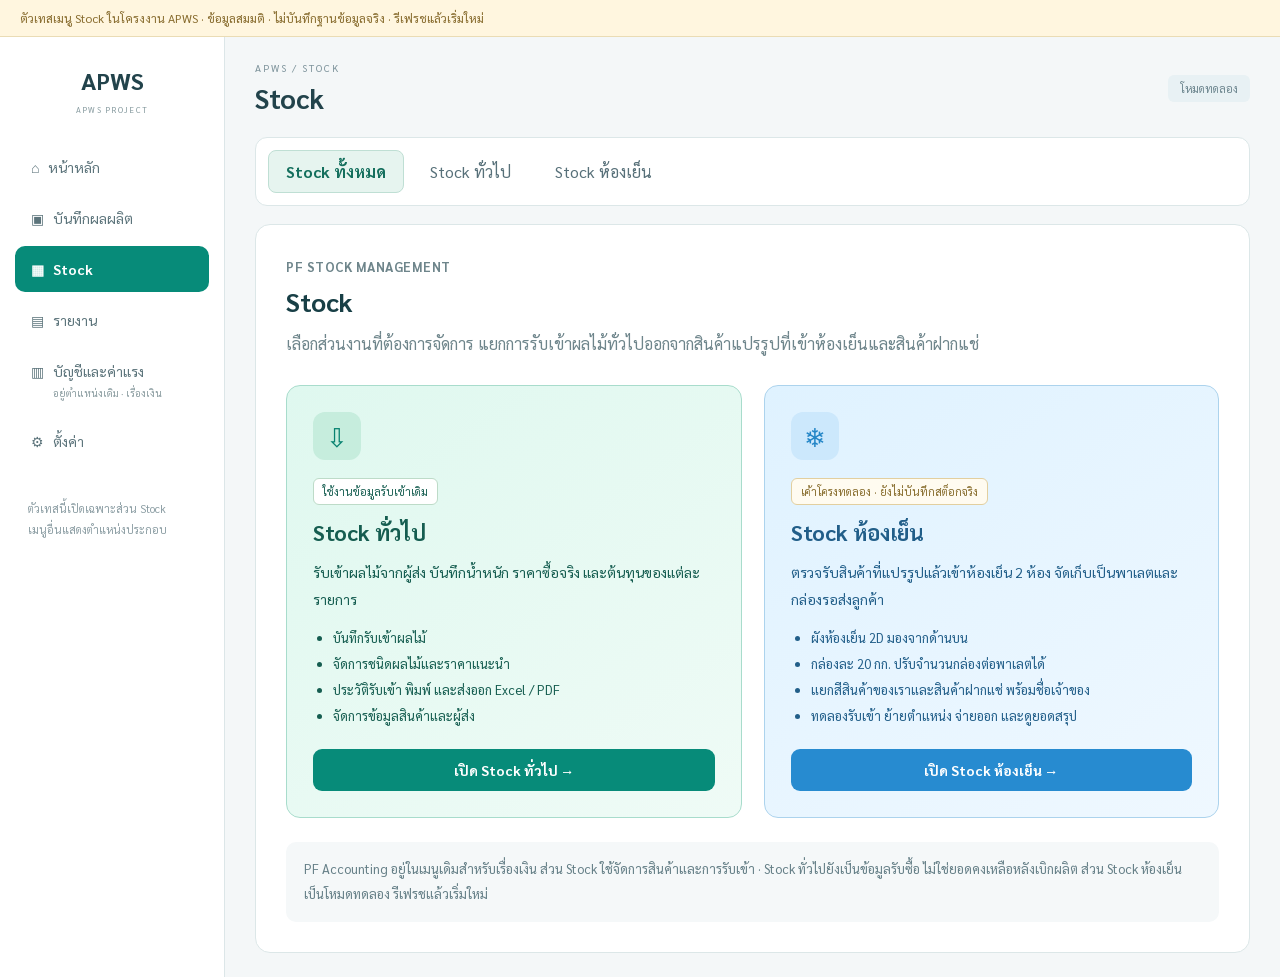
==== commit 3916464a: "Complete APWS project labels and remove production URL fallbacks" ====
--- a/stock-test.html
+++ b/stock-test.html
@@ -1 +1 @@
-<!doctype html><html lang="th"><head><meta charset="utf-8"><meta name="viewport" content="width=device-width,initial-scale=1"><title>พิศมัย · ตัวเทส Stock สองส่วน</title><link rel="stylesheet" href="styles.css"><link rel="stylesheet" href="stock.css?v=stock-colors"><link rel="stylesheet" href="stock-test.css"></head><body><div class="st-banner">ตัวเทสเมนู Stock ในโปรเจกต์พิศมัยเดิม · ข้อมูลสมมติ · ไม่บันทึกฐานข้อมูลจริง · รีเฟรชแล้วเริ่มใหม่</div><div class="st-shell"><aside class="st-sidebar"><div class="st-brand"><img src="assets/pitsamai-logo.png" alt=""><strong>พิศมัย</strong><small>PITSAMAI FROZEN FRUITS</small></div><div class="st-item">⌂ &nbsp; หน้าหลัก</div><div class="st-item">▣ &nbsp; บันทึกผลผลิต</div><button class="st-item st-active" data-route="stock" type="button">▦ &nbsp; Stock</button><div class="st-item">▤ &nbsp; รายงาน</div><div class="st-item">▥ &nbsp; PF Accounting<small>อยู่ตำแหน่งเดิม · เรื่องเงิน</small></div><div class="st-item">⚙ &nbsp; ตั้งค่า</div><p class="st-sidebar-note">ตัวเทสนี้เปิดเฉพาะส่วน Stock<br>เมนูอื่นแสดงตำแหน่งประกอบ</p></aside><main class="st-main"><header class="st-header"><div><p>PITSAMAI / STOCK</p><h1 id="st-title">Stock</h1></div><span>โหมดทดลอง</span></header><div id="st-content"></div></main></div><script src="stock-test.js"></script></body></html>+<!doctype html><html lang="th"><head><meta charset="utf-8"><meta name="viewport" content="width=device-width,initial-scale=1"><title>APWS · ตัวเทส Stock สองส่วน</title><link rel="stylesheet" href="styles.css"><link rel="stylesheet" href="stock.css?v=stock-colors"><link rel="stylesheet" href="stock-test.css"></head><body><div class="st-banner">ตัวเทสเมนู Stock ในโครงงาน APWS · ข้อมูลสมมติ · ไม่บันทึกฐานข้อมูลจริง · รีเฟรชแล้วเริ่มใหม่</div><div class="st-shell"><aside class="st-sidebar"><div class="st-brand"><strong>APWS</strong><small>APWS PROJECT</small></div><div class="st-item">⌂ &nbsp; หน้าหลัก</div><div class="st-item">▣ &nbsp; บันทึกผลผลิต</div><button class="st-item st-active" data-route="stock" type="button">▦ &nbsp; Stock</button><div class="st-item">▤ &nbsp; รายงาน</div><div class="st-item">▥ &nbsp; บัญชีและค่าแรง<small>อยู่ตำแหน่งเดิม · เรื่องเงิน</small></div><div class="st-item">⚙ &nbsp; ตั้งค่า</div><p class="st-sidebar-note">ตัวเทสนี้เปิดเฉพาะส่วน Stock<br>เมนูอื่นแสดงตำแหน่งประกอบ</p></aside><main class="st-main"><header class="st-header"><div><p>APWS / STOCK</p><h1 id="st-title">Stock</h1></div><span>โหมดทดลอง</span></header><div id="st-content"></div></main></div><script src="stock-test.js"></script></body></html>
